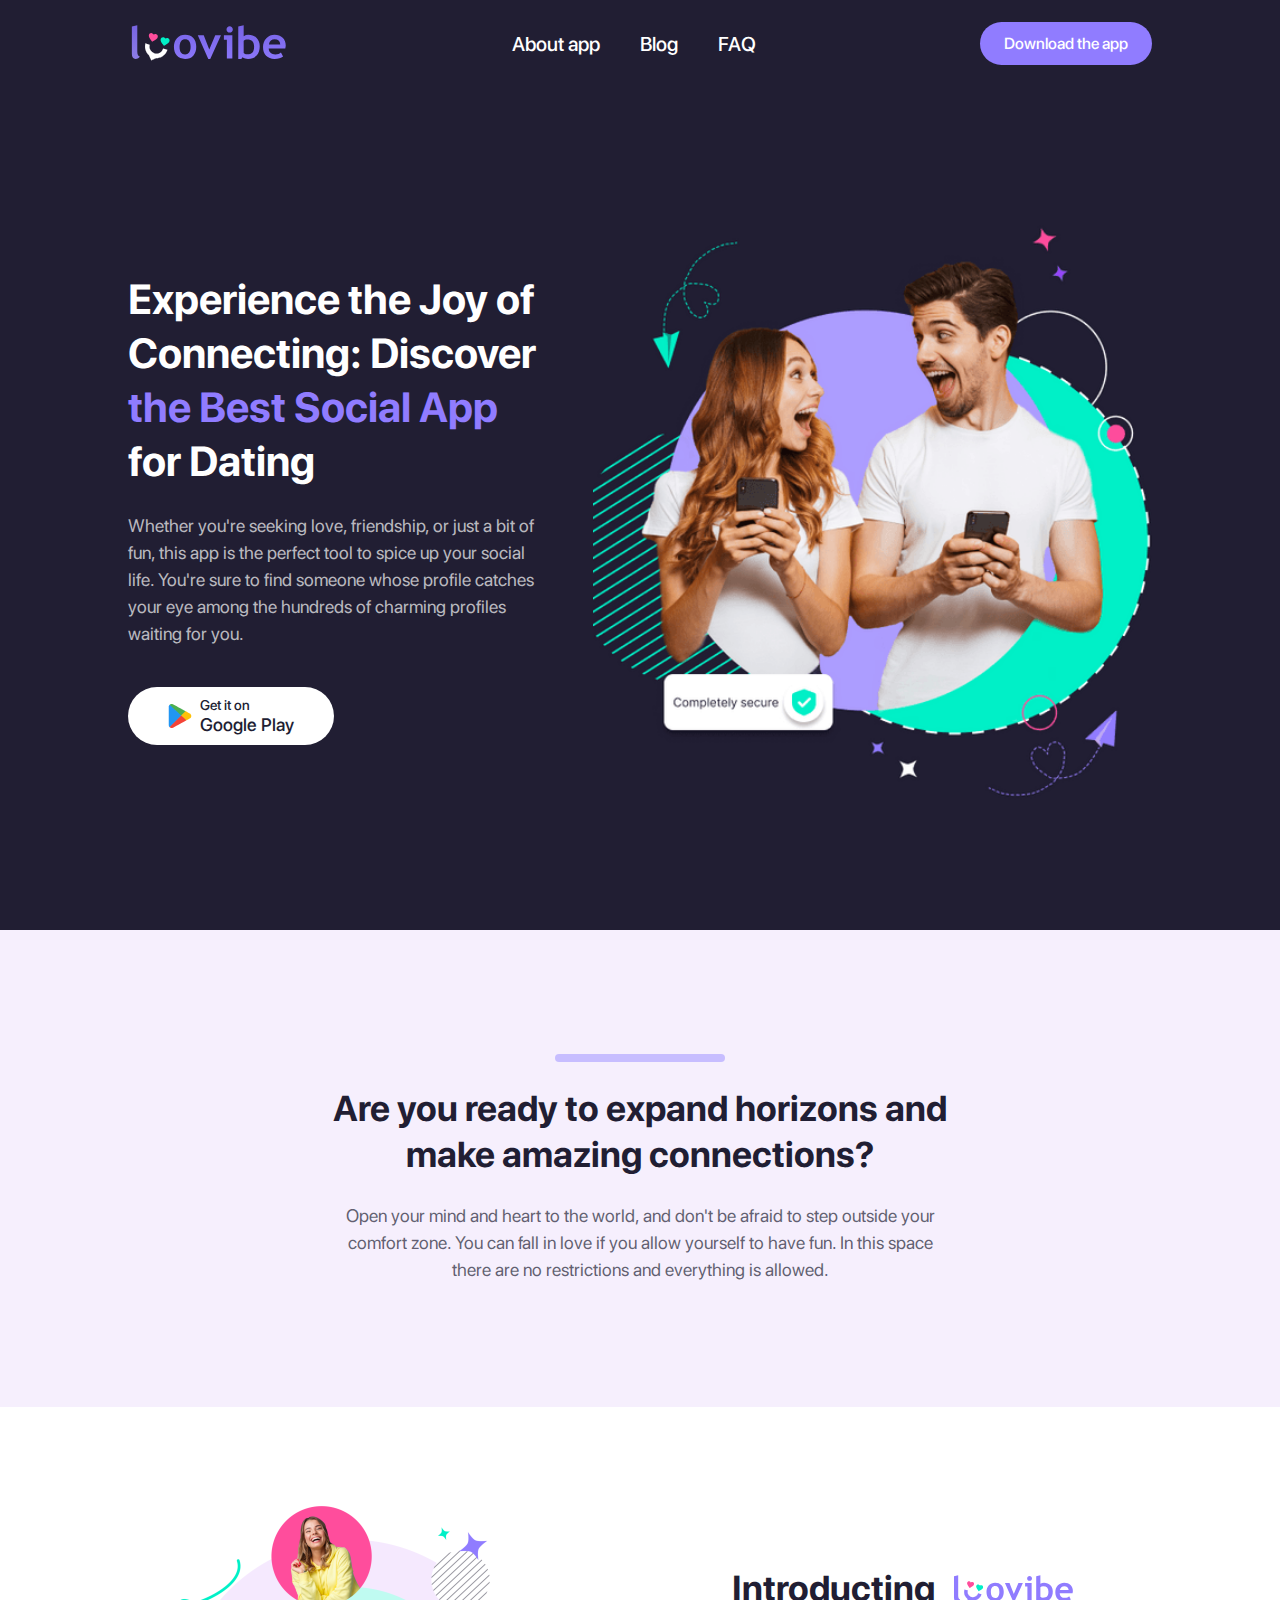
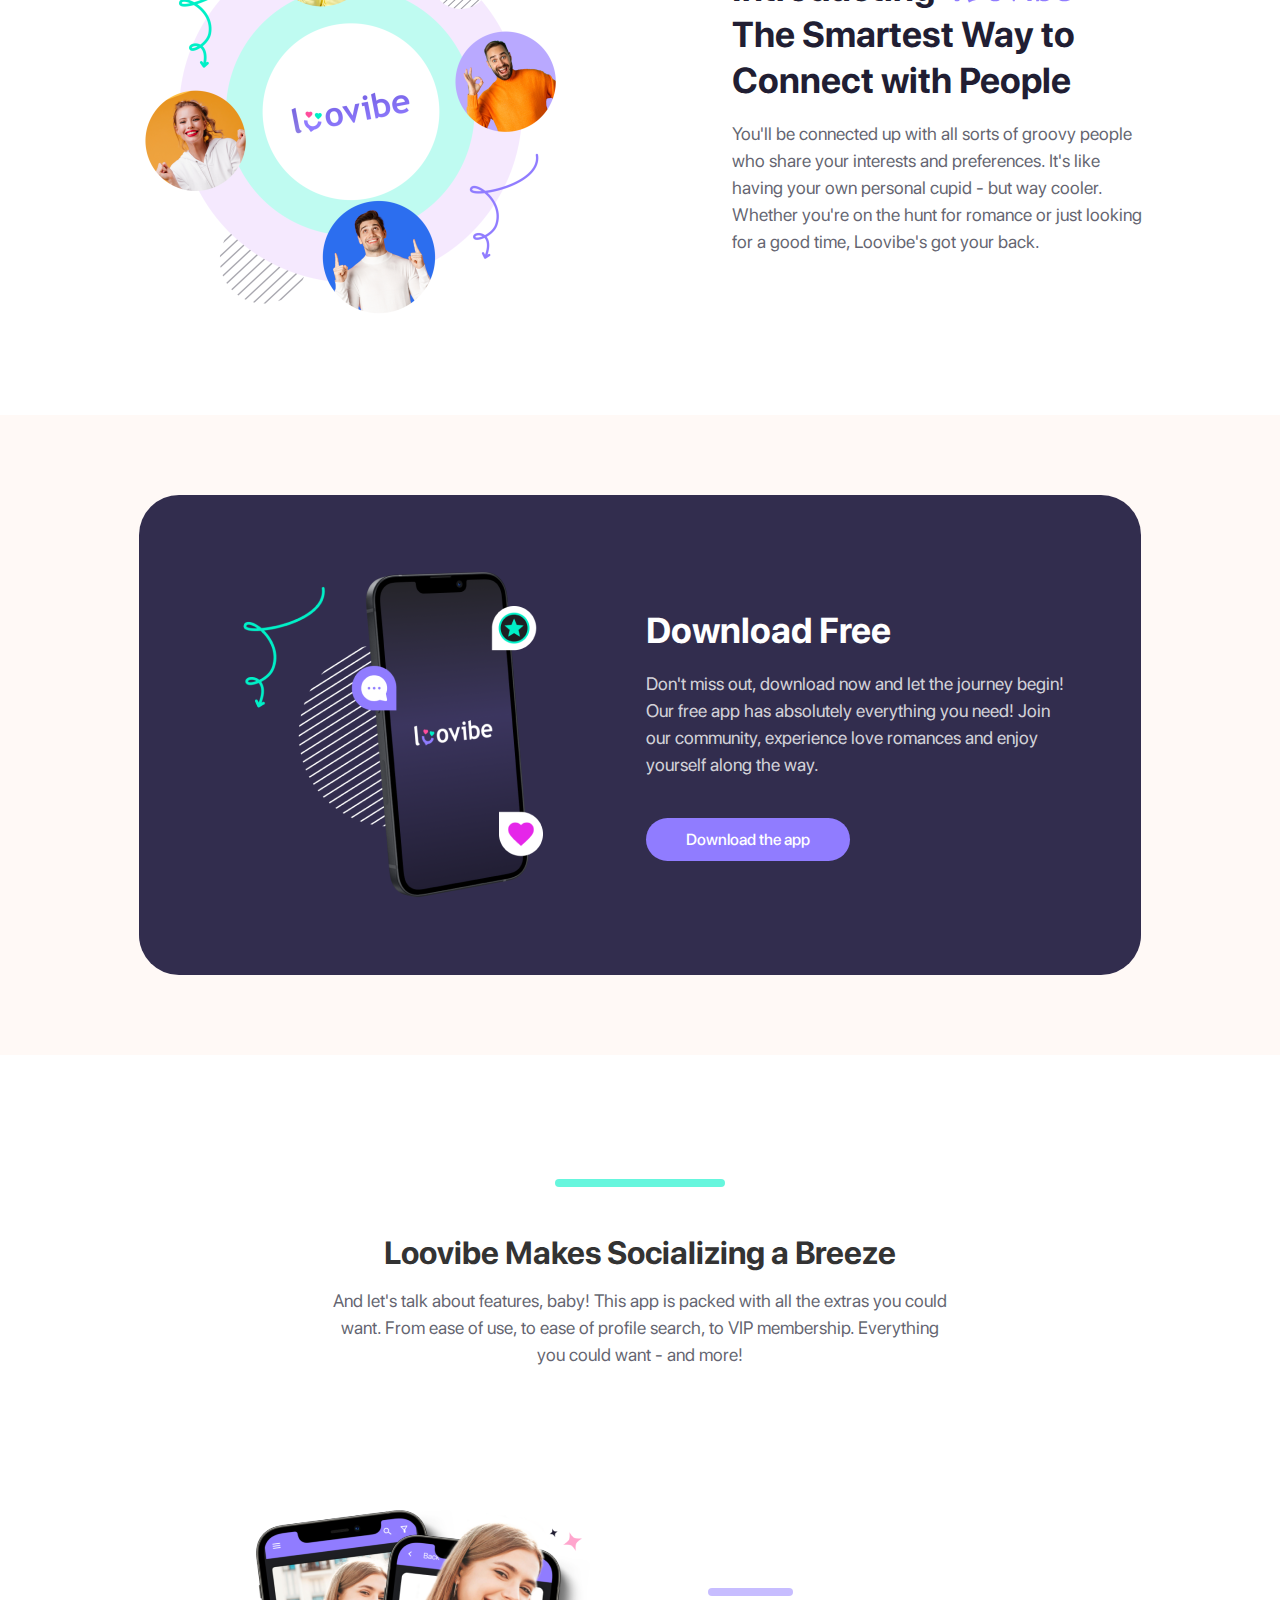
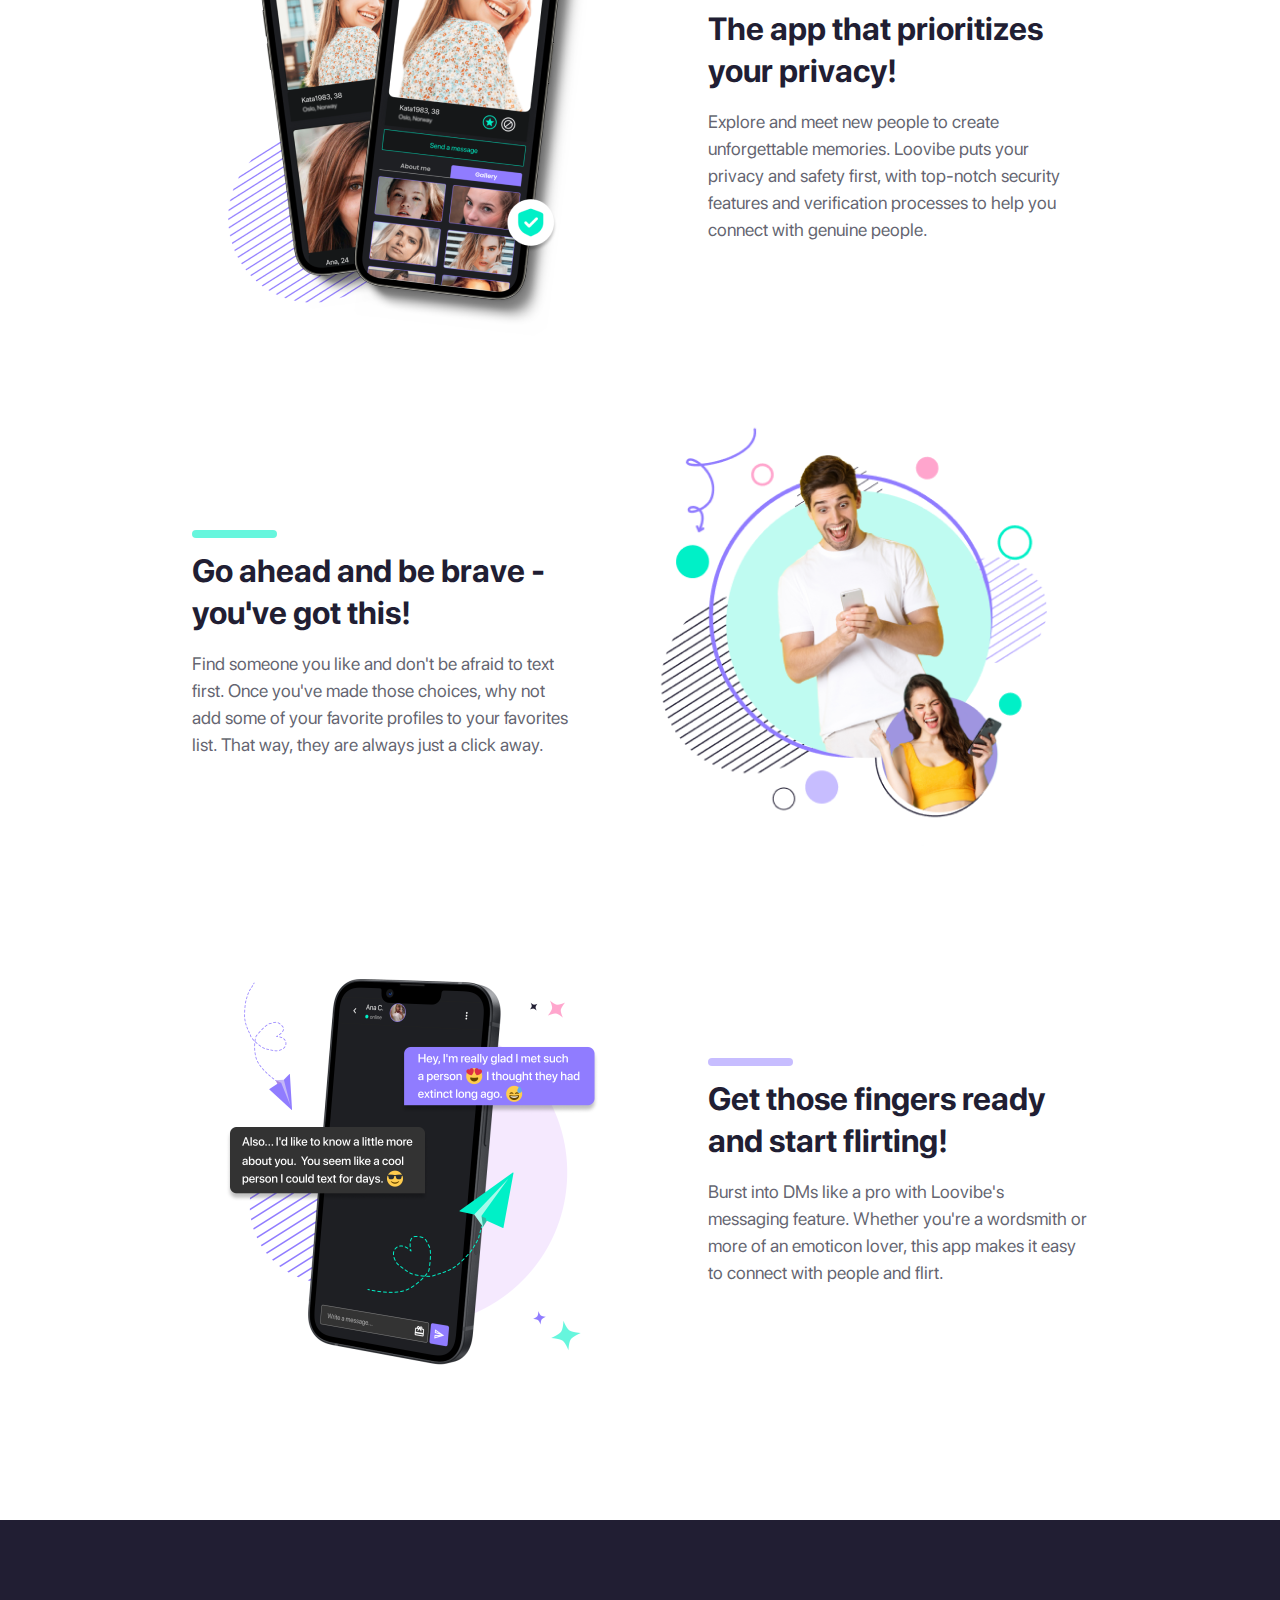
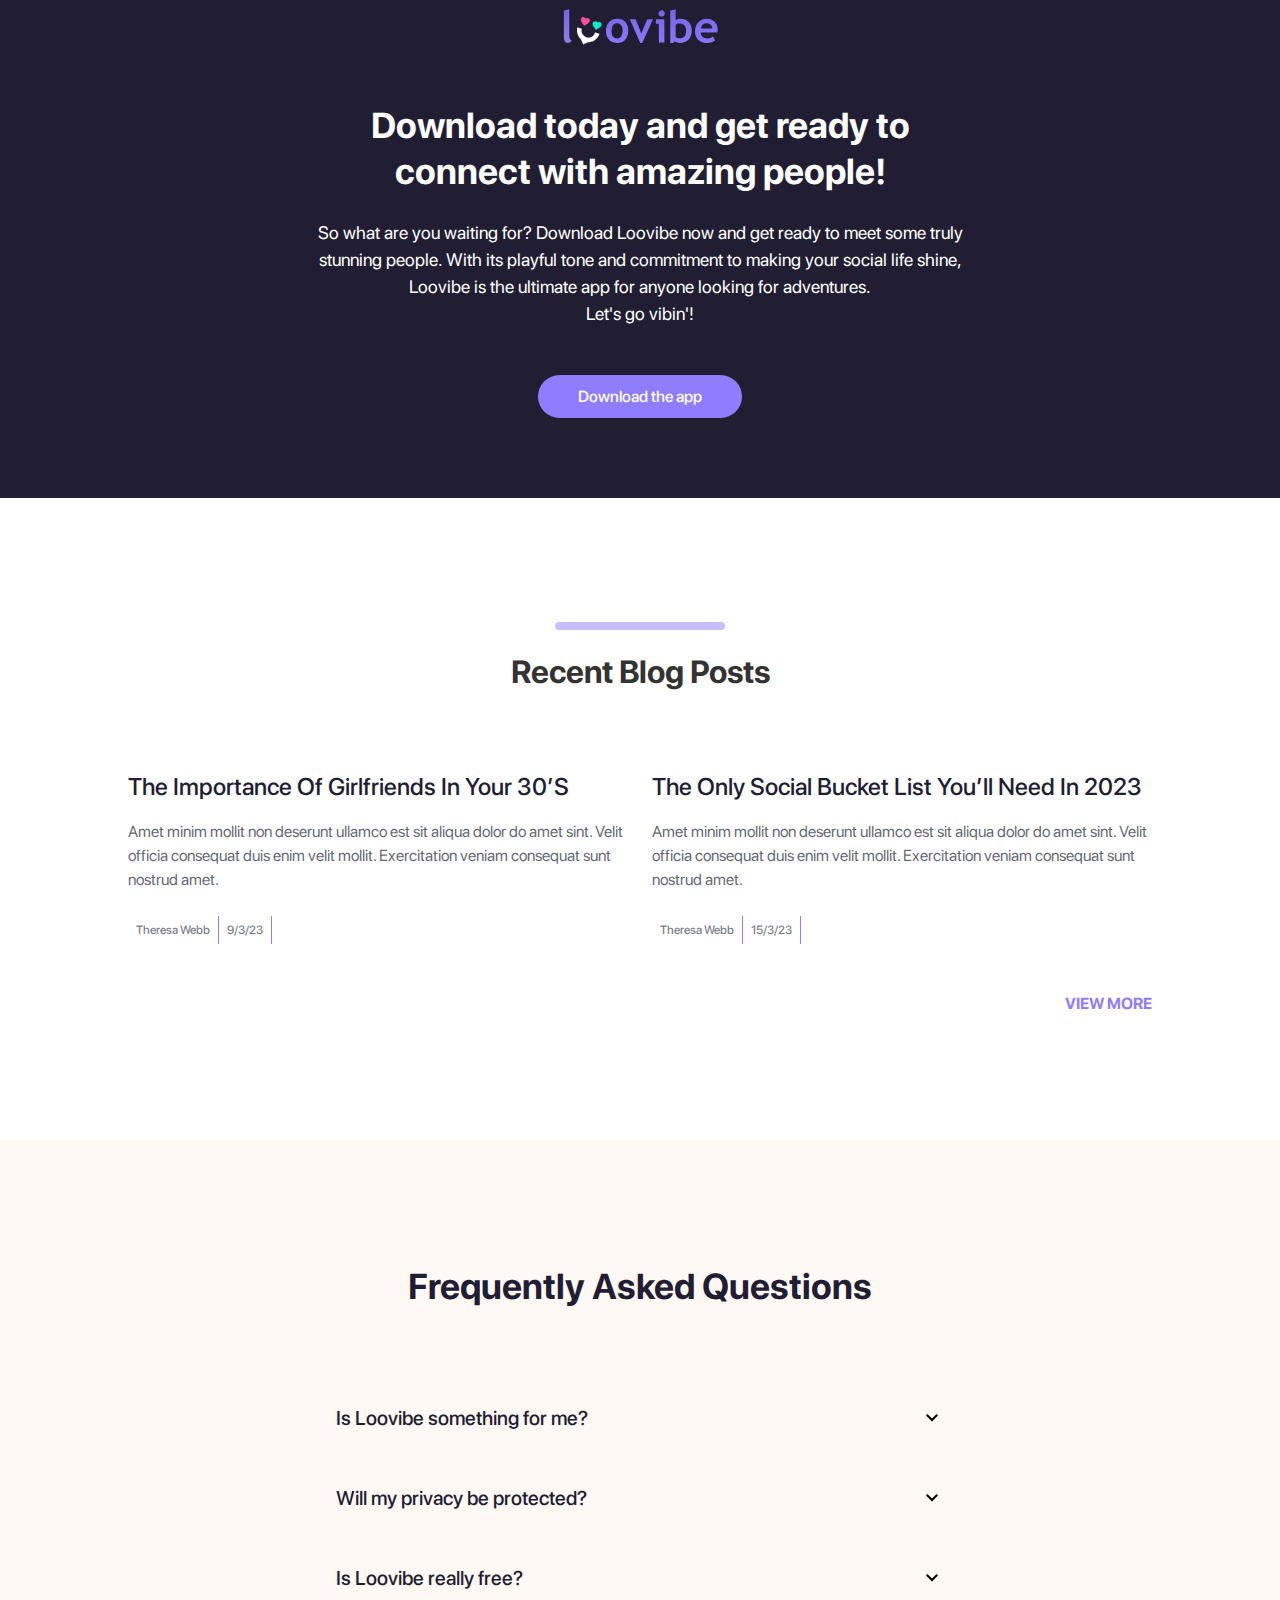
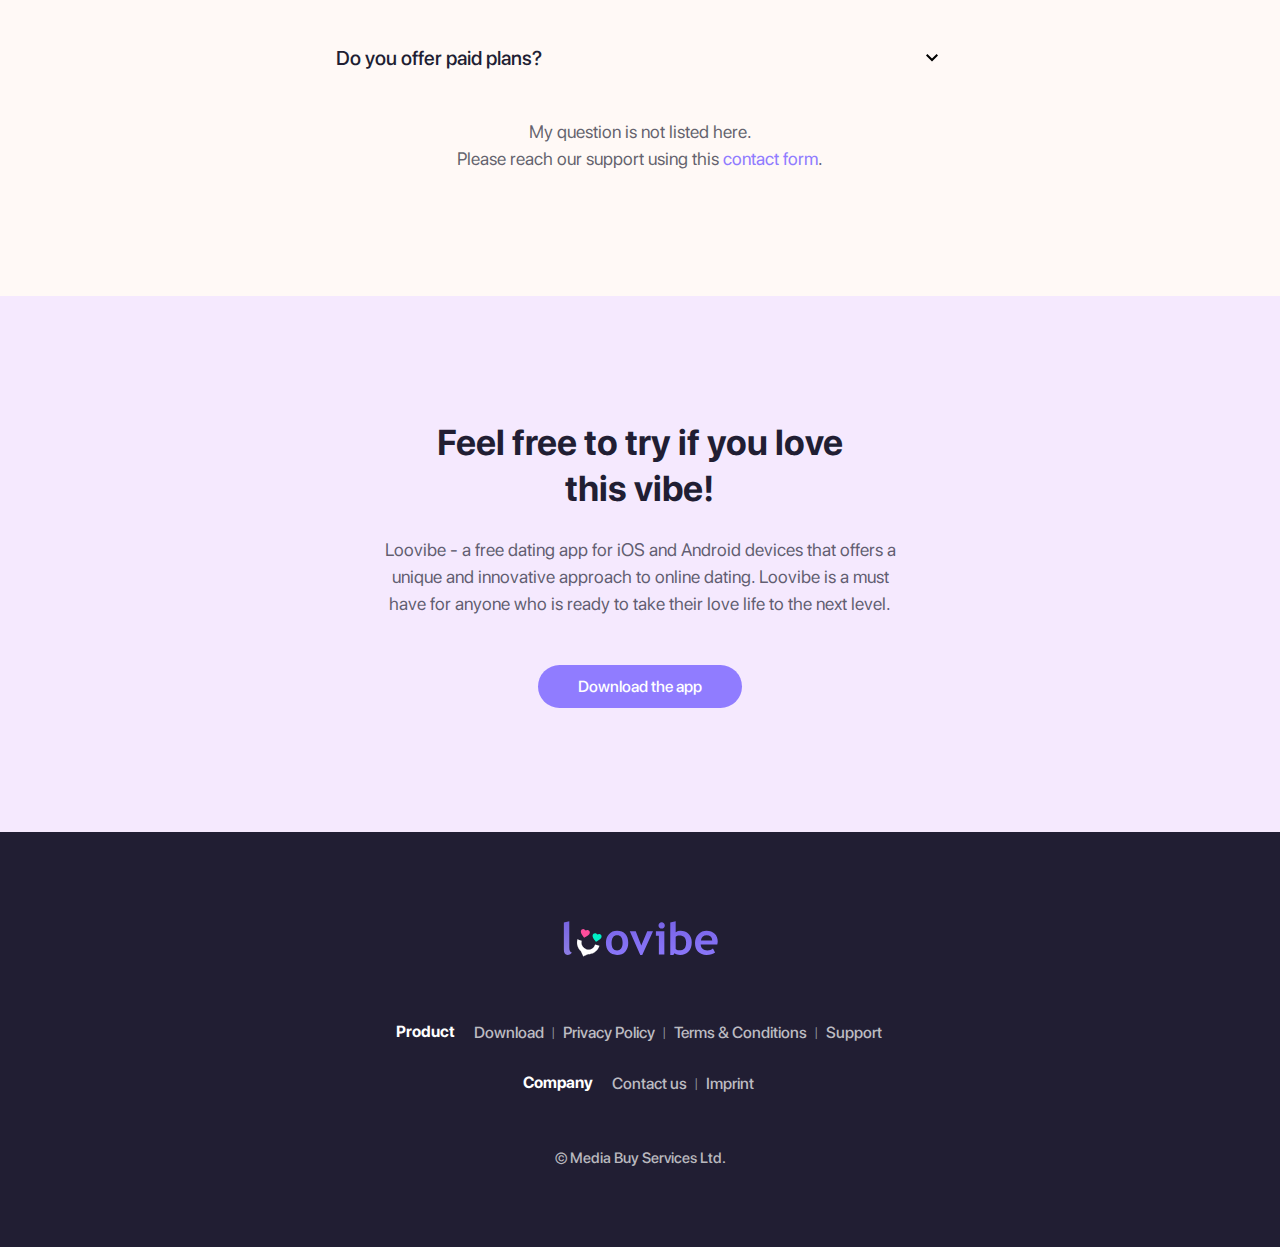
==== index.html @ 2ec96de6 "Add files via upload" ====
<!DOCTYPE html><!--  This site was created in Webflow. https://www.webflow.com  -->
<!--  Last Published: Wed Apr 12 2023 08:12:07 GMT+0000 (Coordinated Universal Time)  -->
<html data-wf-page="641c3a6ebd36a17bdd7d5344" data-wf-site="641c3a6ebd36a1222f7d5343">
<head>
  <meta charset="utf-8">
  <title>loovibe</title>
  <meta content="width=device-width, initial-scale=1" name="viewport">
  <meta content="Webflow" name="generator">
  <link href="css/normalize.css" rel="stylesheet" type="text/css">
  <link href="css/webflow.css" rel="stylesheet" type="text/css">
  <link href="css/loovibe.webflow.css" rel="stylesheet" type="text/css">
  <!-- [if lt IE 9]><script src="https://cdnjs.cloudflare.com/ajax/libs/html5shiv/3.7.3/html5shiv.min.js" type="text/javascript"></script><![endif] -->
  <script type="text/javascript">!function(o,c){var n=c.documentElement,t=" w-mod-";n.className+=t+"js",("ontouchstart"in o||o.DocumentTouch&&c instanceof DocumentTouch)&&(n.className+=t+"touch")}(window,document);</script>
  <link href="images/favicon.ico" rel="shortcut icon" type="image/x-icon">
  <link href="images/webclip.png" rel="apple-touch-icon">
</head>
<body class="body">
  <div data-animation="default" class="nav_section w-nav" data-easing2="ease-out-quad" data-easing="ease-in-quad" data-collapse="medium" role="banner" data-no-scroll="1" data-duration="300" id="nav" data-doc-height="1">
    <div class="nav_container">
      <a href="index.html" aria-current="page" class="nav_logo w-nav-brand w--current"><img src="images/loovibe-logo.svg" loading="lazy" width="160" alt="loovibe-logo" class="nav_logoimg"></a>
      <nav role="navigation" class="nav_menu w-nav-menu">
        <a href="#aboutapp" data-w-id="bc05e1d2-9b88-e75f-3259-f4c88f6879fb" class="nav_link w-nav-link">About app</a>
        <a href="#blog" data-w-id="bc05e1d2-9b88-e75f-3259-f4c88f6879fd" class="nav_link w-nav-link">Blog</a>
        <a href="#faq" data-w-id="bc05e1d2-9b88-e75f-3259-f4c88f6879ff" class="nav_link w-nav-link">FAQ</a>
      </nav>
      <a href="#" class="nav_cta w-button">Download the app</a>
      <div data-w-id="bc05e1d2-9b88-e75f-3259-f4c88f687a01" class="nav_menubtn w-nav-button"><img src="images/menu-icon.svg" loading="lazy" alt="burger-menu-icon" class="nav_menuicon"><img src="images/close-icon.svg" loading="lazy" alt="close-icon" class="nav_menuclose"></div>
    </div>
  </div>
  <section data-w-id="629a0a87-279d-8a51-fc5c-9bcc86206d7f" class="hero_section">
    <div class="hero_container">
      <div class="hero_col01">
        <div class="hero_txtcont">
          <h1 class="hero_h1">Experience the Joy of Connecting: Discover <span class="hero_h1_span">the Best Social App </span>for Dating</h1>
          <div class="hero_txt">Whether you&#x27;re seeking love, friendship, or just a bit of fun, this app is the perfect tool to spice up your social life. You&#x27;re sure to find someone whose profile catches your eye among the hundreds of charming profiles waiting for you.</div>
        </div>
        <a href="#" class="hero_googlebtn w-inline-block">
          <div class="hero_googlebtninner"><img src="images/google-play-icon.png" loading="lazy" alt="google-play-icon" class="hero_googlebtnicon">
            <div class="hero_googlebtncont">
              <div class="hero_googlebtntoptxt">Get it on</div>
              <div class="hero_googlebtntxt">Google Play</div>
            </div>
          </div>
        </a>
      </div>
      <div class="hero_col02"><img src="images/hero-image.png" loading="lazy" sizes="(max-width: 479px) 100vw, (max-width: 767px) 85vw, (max-width: 991px) 480px, 34vw" srcset="images/hero-image-p-500.png 500w, images/hero-image.png 559w" alt="hero-image" class="hero_image"></div>
    </div>
  </section>
  <div class="intro_section">
    <div class="intro_container">
      <div class="separator"></div>
      <h2 class="intro_h2">Are you ready to expand horizons and make amazing connections?</h2>
      <div class="intro_text">Open your mind and heart to the world, and don&#x27;t be afraid to step outside your comfort zone. You can fall in love if you allow yourself to have fun. In this space there are no restrictions and everything is allowed.</div>
    </div>
  </div>
  <section id="aboutapp" class="connect_section">
    <div class="connect_container">
      <div class="connect_col01"><img src="images/mockup01.png" loading="lazy" alt="mockup01" class="connect_image"></div>
      <div class="connect_col02">
        <div class="connect_txtcont">
          <div class="connect_h2topblock">
            <h2 class="connect_h2">Introducting</h2><img src="images/loovibe-logo02.svg" loading="lazy" alt="loovibe-logo" class="connect_logo">
          </div>
          <h2 class="connect_h2">The Smartest Way to Connect with People</h2>
        </div>
        <div class="connect_text">You&#x27;ll be connected up with all sorts of groovy people who share your interests and preferences. It&#x27;s like having your own personal cupid - but way cooler. Whether you&#x27;re on the hunt for romance or just looking for a good time, Loovibe&#x27;s got your back.</div>
      </div>
    </div>
  </section>
  <div class="download_section">
    <div class="download_container">
      <div class="download_col01"><img src="images/mockup02.png" loading="lazy" alt="mockup02" class="download_image"></div>
      <div class="download_col02">
        <div class="download_txtcont">
          <h2 class="download_h2">Download Free</h2>
          <div class="download_txt">Don&#x27;t miss out, download now and let the journey begin! Our free app has absolutely everything you need! Join our community, experience love romances and enjoy yourself along the way.</div>
        </div>
        <a href="#" class="download_cta w-button">Download the app</a>
      </div>
    </div>
  </div>
  <div class="features_section">
    <div class="features_topcontainer">
      <div class="separator cyan"></div>
      <div class="features_txtcont">
        <h2 class="features_h2">Loovibe Makes Socializing a Breeze</h2>
        <div class="features_text">And let&#x27;s talk about features, baby! This app is packed with all the extras you could want. From ease of use, to ease of profile search, to VIP membership. Everything you could want - and more!</div>
      </div>
    </div>
    <div class="features_container">
      <div class="profile_section">
        <div class="profile_col01"><img src="images/mockup03.png" loading="lazy" alt="mockup03" class="profile_image"></div>
        <div class="profile_col02">
          <div class="separator short"></div>
          <div class="profile_textcont">
            <h3 class="profile_h3">The app that prioritizes your privacy!</h3>
            <div class="profile_text">Explore and meet new people to create unforgettable memories. Loovibe puts your privacy and safety first, with top-notch security features and verification processes to help you connect with genuine people.</div>
          </div>
        </div>
      </div>
      <div class="favourites_section">
        <div class="favourites_col01">
          <div class="separator short cyan"></div>
          <div class="favourites_textcont">
            <h3 class="favourites_h3">Go ahead and be brave -you&#x27;ve got this!</h3>
            <div class="profile_text">Find someone you like and don&#x27;t be afraid to text first. Once you&#x27;ve made those choices, why not add some of your favorite profiles to your favorites list. That way, they are always just a click away.</div>
          </div>
        </div>
        <div class="favourites_col02"><img src="images/mockup04.png" loading="lazy" alt="mockup04" class="favourites_image"></div>
      </div>
      <div class="chat_section">
        <div class="chat_col01"><img src="images/mockup05.png" loading="lazy" alt="mockup05" class="chat_image"></div>
        <div class="chat_col02">
          <div class="separator short"></div>
          <div class="chat_textcont">
            <h3 class="chat_h3">Get those fingers ready and start flirting!</h3>
            <div class="chat_text">Burst into DMs like a pro with Loovibe&#x27;s messaging feature. Whether you&#x27;re a wordsmith or more of an emoticon lover, this app makes it easy to connect with people and flirt.</div>
          </div>
        </div>
      </div>
    </div>
  </div>
  <div class="download02_section">
    <div class="download02_container"><img src="images/loovibe-logo.svg" loading="lazy" width="160" alt="loovibe-logo" class="download02_logoimg">
      <div class="download02_content">
        <div class="download02_contentinner">
          <h2 class="download02_h2">Download today and get ready to connect with amazing people!</h2>
          <div class="download02_text">So what are you waiting for? Download Loovibe now and get ready to meet some truly stunning people. With its playful tone and commitment to making your social life shine, Loovibe is the ultimate app for anyone looking for adventures. <br>Let&#x27;s go vibin&#x27;!</div>
        </div>
        <a href="#" class="download_cta w-button">Download the app</a>
      </div>
    </div>
  </div>
  <section id="blog" class="blog_section">
    <div class="blog_topcontainer">
      <div class="separator"></div>
      <h2 class="blog_h2">Recent Blog Posts</h2>
    </div>
    <div class="blog_container">
      <div class="blog_recent">
        <div class="blog_post">
          <a href="#" class="blog_imgholder w-inline-block">
            <div class="blog_category">
              <div class="blog_categorytext">Love</div>
            </div><img src="images/blog-recentimg.png" loading="lazy" sizes="(max-width: 479px) 100vw, (max-width: 558px) 91vw, (max-width: 767px) 508px, 39vw" srcset="images/blog-recentimg-p-500.png 500w, images/blog-recentimg.png 508w" alt="blog-image" class="blog_img">
          </a>
          <div class="blog_infoblock">
            <div class="blog_postinfo">
              <a href="#" class="blog_posttitle">The Importance Of Girlfriends In Your 30’S</a>
              <div class="blog_postdescription">Amet minim mollit non deserunt ullamco est sit aliqua dolor do amet sint. Velit officia consequat duis enim velit mollit. Exercitation veniam consequat sunt nostrud amet.</div>
            </div>
            <div class="blog_writinginfo">
              <div class="blog_postwritter">Theresa Webb</div>
              <div class="blog_postdate">9/3/23</div>
            </div>
          </div>
        </div>
        <div class="blog_post">
          <a href="#" class="blog_imgholder w-inline-block">
            <div class="blog_category cat2">
              <div class="blog_categorytext cat2">Friendship</div>
            </div><img src="images/blog-recentimg-1.png" loading="lazy" sizes="(max-width: 479px) 100vw, (max-width: 558px) 91vw, (max-width: 767px) 508px, 39vw" srcset="images/blog-recentimg-1-p-500.png 500w, images/blog-recentimg-1.png 508w" alt="blog-image" class="blog_img">
          </a>
          <div class="blog_infoblock">
            <div class="blog_postinfo">
              <a href="#" class="blog_posttitle">The Only Social Bucket List You’ll Need In 2023</a>
              <div class="blog_postdescription">Amet minim mollit non deserunt ullamco est sit aliqua dolor do amet sint. Velit officia consequat duis enim velit mollit. Exercitation veniam consequat sunt nostrud amet.</div>
            </div>
            <div class="blog_writinginfo">
              <div class="blog_postwritter">Theresa Webb</div>
              <div class="blog_postdate">15/3/23</div>
            </div>
          </div>
        </div>
      </div>
      <div class="blog_bottomcontainer">
        <a href="https://blog.loovibe.com/" class="blog_viewmore">View More</a>
      </div>
    </div>
  </section>
  <section id="faq" class="faq_section">
    <div class="faq_container">
      <h2 class="faq_h2">Frequently Asked Questions</h2>
      <div class="faq_content">
        <div class="faq_accordionitem">
          <div data-w-id="cb8a6625-52f7-55cf-3844-a4502b5ee578" class="faq_accordionitemtrigger">
            <div class="faq_accordiontitle">Is Loovibe something for me?</div><img src="images/more-icon.svg" loading="lazy" style="-webkit-transform:translate3d(0, 0, 0) scale3d(1, 1, 1) rotateX(0) rotateY(0) rotateZ(0deg) skew(0, 0);-moz-transform:translate3d(0, 0, 0) scale3d(1, 1, 1) rotateX(0) rotateY(0) rotateZ(0deg) skew(0, 0);-ms-transform:translate3d(0, 0, 0) scale3d(1, 1, 1) rotateX(0) rotateY(0) rotateZ(0deg) skew(0, 0);transform:translate3d(0, 0, 0) scale3d(1, 1, 1) rotateX(0) rotateY(0) rotateZ(0deg) skew(0, 0)" alt="more-less-icon" class="faq_accordionicon">
          </div>
          <div style="height:0px" class="faq_accordionitemcategory">
            <div class="faq_accordionitemtext">Are you tired of your mundane social life and looking for some excitement? Look no further than Loovibe! With our app, you can expand your social circle and experience the thrill of flirtation without any obligations. Imagine meeting new people and deciding together what your next step will be. Worried about the cost? Registration is entirely free and gives you some free coins to try out the app. And if you decide not to go further, you can simply delete your profile - you have nothing to lose! Don&#x27;t miss out on the opportunity to meet new people and experience excitement. Register now and start exploring the possibilities!</div>
          </div>
        </div>
        <div class="faq_accordionitem">
          <div data-w-id="3a4e5a91-8314-db6e-c9ba-4a854ff11b45" class="faq_accordionitemtrigger">
            <div class="faq_accordiontitle">Will my privacy be protected?</div><img src="images/more-icon.svg" loading="lazy" style="-webkit-transform:translate3d(0, 0, 0) scale3d(1, 1, 1) rotateX(0) rotateY(0) rotateZ(0deg) skew(0, 0);-moz-transform:translate3d(0, 0, 0) scale3d(1, 1, 1) rotateX(0) rotateY(0) rotateZ(0deg) skew(0, 0);-ms-transform:translate3d(0, 0, 0) scale3d(1, 1, 1) rotateX(0) rotateY(0) rotateZ(0deg) skew(0, 0);transform:translate3d(0, 0, 0) scale3d(1, 1, 1) rotateX(0) rotateY(0) rotateZ(0deg) skew(0, 0)" alt="more-less-icon" class="faq_accordionicon">
          </div>
          <div style="height:0px" class="faq_accordionitemcategory">
            <div class="faq_accordionitemtext">At Loovibe, your privacy and security are our top priorities. Rest assured that all the information you provide to us is protected and cannot be misused by other parties. We will not use your data for commercial purposes or share it with third parties. Only Loovibe can access your data, and we do so solely for functional purposes related to the services of our site. Our strict privacy and secrecy policies ensure that your data is safe with us. So, you can enjoy the benefits of our app with complete peace of mind. Join now and connect with like-minded individuals without any privacy concerns!</div>
          </div>
        </div>
        <div class="faq_accordionitem">
          <div data-w-id="9646d0c1-8380-aa60-569c-55b79234f111" class="faq_accordionitemtrigger">
            <div class="faq_accordiontitle">Is Loovibe really free?</div><img src="images/more-icon.svg" loading="lazy" style="-webkit-transform:translate3d(0, 0, 0) scale3d(1, 1, 1) rotateX(0) rotateY(0) rotateZ(0deg) skew(0, 0);-moz-transform:translate3d(0, 0, 0) scale3d(1, 1, 1) rotateX(0) rotateY(0) rotateZ(0deg) skew(0, 0);-ms-transform:translate3d(0, 0, 0) scale3d(1, 1, 1) rotateX(0) rotateY(0) rotateZ(0deg) skew(0, 0);transform:translate3d(0, 0, 0) scale3d(1, 1, 1) rotateX(0) rotateY(0) rotateZ(0deg) skew(0, 0)" alt="more-less-icon" class="faq_accordionicon">
          </div>
          <div style="height:0px" class="faq_accordionitemcategory">
            <div class="faq_accordionitemtext">At Loovibe, we believe that meeting new people should be accessible to everyone. That&#x27;s why our app registration is entirely free and comes with some free coins to try out our app and send messages. While using our app is free, you may run out of coins and can&#x27;t send any more messages unless you top up more coins. The good news is that coins can be earned by logging in daily or can be bought directly on our app using Google Pay. We also offer a subscription plan that provides additional VIP features for those who want to enhance their experience. However, please know that you can keep using our app without paying a dime.</div>
          </div>
        </div>
        <div class="faq_accordionitem">
          <div data-w-id="e6ae7832-9a5f-fc91-de48-1d8c7c3df5b2" class="faq_accordionitemtrigger">
            <div class="faq_accordiontitle">Do you offer paid plans?</div><img src="images/more-icon.svg" loading="lazy" style="-webkit-transform:translate3d(0, 0, 0) scale3d(1, 1, 1) rotateX(0) rotateY(0) rotateZ(0deg) skew(0, 0);-moz-transform:translate3d(0, 0, 0) scale3d(1, 1, 1) rotateX(0) rotateY(0) rotateZ(0deg) skew(0, 0);-ms-transform:translate3d(0, 0, 0) scale3d(1, 1, 1) rotateX(0) rotateY(0) rotateZ(0deg) skew(0, 0);transform:translate3d(0, 0, 0) scale3d(1, 1, 1) rotateX(0) rotateY(0) rotateZ(0deg) skew(0, 0)" alt="more-less-icon" class="faq_accordionicon">
          </div>
          <div style="height:0px" class="faq_accordionitemcategory">
            <div class="faq_accordionitemtext">At Loovibe, we offer a free social chat app that lets you connect with people. However, for those who want to take their experience to the next level, we offer a premium membership (VIP) with various benefits. For more information on the exclusive perks of being a VIP member, please visit our premium membership page within our app. Join Loovibe today and start exploring the limitless possibilities!</div>
          </div>
        </div>
        <div class="faq_underaccordion">My question is not listed here.<br>Please reach our support using this <a href="support.html" class="faq_link">contact form</a>.</div>
      </div>
    </div>
  </section>
  <div class="tryfree_section">
    <div class="tryfree_container">
      <div class="tryfree_content">
        <h2 class="tryfree_h2">Feel free to try if you love this vibe!</h2>
        <div class="tryfree_text">Loovibe - a free dating app for iOS and Android devices that offers a unique and innovative approach to online dating. Loovibe is a must have for anyone who is ready to take their love life to the next level.</div>
      </div>
      <a href="#" class="download_cta w-button">Download the app</a>
    </div><img src="images/mockup06.png" loading="lazy" srcset="images/mockup06-p-500.png 500w, images/mockup06.png 638w" sizes="(max-width: 991px) 100vw, 460px" alt="mockup06" class="tryfree_image">
  </div>
  <div class="footer_section">
    <div class="footer_container">
      <a href="index.html" aria-current="page" class="download02_logoimg w-inline-block w--current"><img src="images/loovibe-logo.svg" loading="lazy" width="160" alt="loovibe-logo" class="download02_logoimg"></a>
      <div class="footer_tos">
        <div class="footer_productblock">
          <div class="footer_tostext">Product</div>
          <div class="footer_productinner">
            <a href="#" class="footer_link">Download</a>
            <div class="footer_linkseprator">|</div>
            <a href="privacy.html" class="footer_link">Privacy Policy</a>
            <div class="footer_linkseprator">|</div>
            <a href="terms.html" class="footer_link">Terms &amp; Conditions</a>
            <div class="footer_linkseprator">|</div>
            <a href="support.html" class="footer_link">Support</a>
          </div>
        </div>
        <div class="footer_productblock">
          <div class="footer_tostext">Company</div>
          <div class="footer_productinner">
            <a href="contact.html" class="footer_link">Contact us</a>
            <div class="footer_linkseprator">|</div>
            <a href="imprint.html" class="footer_link">Imprint</a>
          </div>
        </div>
      </div>
      <div class="footer_copyright">© Media Buy Services Ltd.</div>
    </div>
  </div>
  <a href="#nav" style="opacity:0;-webkit-transform:translate3d(0, 500px, 0) scale3d(1, 1, 1) rotateX(0) rotateY(0) rotateZ(0) skew(0, 0);-moz-transform:translate3d(0, 500px, 0) scale3d(1, 1, 1) rotateX(0) rotateY(0) rotateZ(0) skew(0, 0);-ms-transform:translate3d(0, 500px, 0) scale3d(1, 1, 1) rotateX(0) rotateY(0) rotateZ(0) skew(0, 0);transform:translate3d(0, 500px, 0) scale3d(1, 1, 1) rotateX(0) rotateY(0) rotateZ(0) skew(0, 0)" class="scrolltotop_block w-inline-block"><img src="images/more-icon.svg" loading="lazy" alt="more-less-icon" class="scrolltotop_icon"></a>
  <div id="modal" style="-webkit-transform:translate3d(0, 500px, 0) scale3d(1, 1, 1) rotateX(0) rotateY(0) rotateZ(0) skew(0, 0);-moz-transform:translate3d(0, 500px, 0) scale3d(1, 1, 1) rotateX(0) rotateY(0) rotateZ(0) skew(0, 0);-ms-transform:translate3d(0, 500px, 0) scale3d(1, 1, 1) rotateX(0) rotateY(0) rotateZ(0) skew(0, 0);transform:translate3d(0, 500px, 0) scale3d(1, 1, 1) rotateX(0) rotateY(0) rotateZ(0) skew(0, 0);display:none" class="cookie_bar">
    <div class="cookie_text">We use cookies to make our site work better. For more information, please check our <a href="#" data-w-id="9afa5213-35c0-133e-0913-5f9e02a175f1" class="cookie_link">Cookie Policy</a>
    </div><img src="images/close-icon02.svg" loading="lazy" data-w-id="6d38db11-4a2e-62c0-aa4f-a21ce26b2fbb" id="close-modal" alt="close-icon" class="cookie_close">
  </div>
  <div style="display:none" class="cookie_overlay">
    <div class="cookie_modal">
      <div class="cookie_modaltop">
        <div class="cookie_modaltitle">Use of Cookies and Comparable Technologies</div><img src="images/close-icon02.svg" loading="lazy" data-w-id="e570c8a0-57df-6626-ae8e-699d32980c93" alt="close-icon" class="cookie_closemodal">
      </div>
      <div class="cookie_modalbox">
        <div class="cookie_modaltext">In order to provide you with a better service and user experience, most websites utilize cookies. Cookies are helpful techniques that collect and utilize information to optimize the user experience. They enable users to remain logged in on a website and ensure that preferences, such as language and location settings, are saved.<br><br>Furthermore, cookies ensure that your shopping basket remains updated during online shopping. They also allow website owners to track user activity and analyze which pages are being visited the most. While some cookies may track online behavior, this is typically necessary for advertisers to provide relevant ads and cover the costs of maintaining the website. Overall, cookies play a crucial role in enhancing the user experience of websites.<br><br>Please note that cookies are stored on your computer and can be removed whenever desired. This can be done through a few simple steps, which are outlined in the user manual of your browser (click on one of the links below to access the manual). It&#x27;s important to keep in mind that some websites may require you to reset your preferences or log in again after removing their cookies.</div>
        <div class="cookie_modalbrowsers">
          <a href="https://support.google.com/chrome/answer/95647" target="_blank" class="cookie_modallink w-inline-block"><img src="images/chrome-icon.svg" loading="lazy" alt="chrome-icon" class="cookie_modalbrowsericon"></a>
          <a href="https://support.microsoft.com/en-us/microsoft-edge/delete-cookies-in-microsoft-edge-63947406-40ac-c3b8-57b9-2a946a29ae09" target="_blank" class="cookie_modallink w-inline-block"><img src="images/edge-icon.svg" loading="lazy" alt="edge-icon" class="cookie_modalbrowsericon"></a>
          <a href="https://support.mozilla.org/en-US/kb/cookies-information-websites-store-on-your-computer" target="_blank" class="cookie_modallink w-inline-block"><img src="images/firefox-icon.svg" loading="lazy" alt="firefox-icon" class="cookie_modalbrowsericon"></a>
          <a href="https://support.apple.com/sr-rs/guide/safari/sfri11471/mac" target="_blank" class="cookie_modallink w-inline-block"><img src="images/safari-icon.svg" loading="lazy" alt="safari-icon" class="cookie_modalbrowsericon"></a>
        </div>
        <div class="cookie_modaltext">It&#x27;s important to note that using cookies is a safe practice. Cookies do not result in email or telemarketing activities as they do not save your email address or phone number. Furthermore, advertisers are unable to construct a profile linked to a specific person through the use of cookies.</div>
        <a data-w-id="e5646a4d-a806-4cb4-6197-50e795d4041e" href="#" class="modal_cta w-button">Close this window and don&#x27;t show me again.</a>
      </div>
    </div>
  </div>
  <script src="https://d3e54v103j8qbb.cloudfront.net/js/jquery-3.5.1.min.dc5e7f18c8.js?site=641c3a6ebd36a1222f7d5343" type="text/javascript" integrity="sha256-9/aliU8dGd2tb6OSsuzixeV4y/faTqgFtohetphbbj0=" crossorigin="anonymous"></script>
  <script src="js/webflow.js" type="text/javascript"></script>
  <!-- [if lte IE 9]><script src="https://cdnjs.cloudflare.com/ajax/libs/placeholders/3.0.2/placeholders.min.js"></script><![endif] -->
  <script>
$(document).ready(function() {
  $('.nav_menubtn').click(function() {
    $('body').toggleClass('overflow__hidden');
  });
  $('.cookie_link').click(function() {
    $('body').toggleClass('overflow__hidden');
  });
  $(".nav_link").click(function() {
    $('body').removeClass('overflow__hidden');
  });
  $(".cookie_closemodal").click(function() {
    $('body').removeClass('overflow__hidden');
  });
  $(".modal_cta").click(function() {
    $('body').removeClass('overflow__hidden');
  });
});
</script>
</body>
</html>
---- css/webflow.css ----
@font-face {
  font-family: 'webflow-icons';
  src: url("[data-uri]") format('truetype');
  font-weight: normal;
  font-style: normal;
}
[class^="w-icon-"],
[class*=" w-icon-"] {
  /* use !important to prevent issues with browser extensions that change fonts */
  font-family: 'webflow-icons' !important;
  speak: none;
  font-style: normal;
  font-weight: normal;
  font-variant: normal;
  text-transform: none;
  line-height: 1;
  /* Better Font Rendering =========== */
  -webkit-font-smoothing: antialiased;
  -moz-osx-font-smoothing: grayscale;
}
.w-icon-slider-right:before {
  content: "\e600";
}
.w-icon-slider-left:before {
  content: "\e601";
}
.w-icon-nav-menu:before {
  content: "\e602";
}
.w-icon-arrow-down:before,
.w-icon-dropdown-toggle:before {
  content: "\e603";
}
.w-icon-file-upload-remove:before {
  content: "\e900";
}
.w-icon-file-upload-icon:before {
  content: "\e903";
}
* {
  -webkit-box-sizing: border-box;
  -moz-box-sizing: border-box;
  box-sizing: border-box;
}
html {
  height: 100%;
}
body {
  margin: 0;
  min-height: 100%;
  background-color: #fff;
  font-family: Arial, sans-serif;
  font-size: 14px;
  line-height: 20px;
  color: #333;
}
img {
  max-width: 100%;
  vertical-align: middle;
  display: inline-block;
}
html.w-mod-touch * {
  background-attachment: scroll !important;
}
.w-block {
  display: block;
}
.w-inline-block {
  max-width: 100%;
  display: inline-block;
}
.w-clearfix:before,
.w-clearfix:after {
  content: " ";
  display: table;
  grid-column-start: 1;
  grid-row-start: 1;
  grid-column-end: 2;
  grid-row-end: 2;
}
.w-clearfix:after {
  clear: both;
}
.w-hidden {
  display: none;
}
.w-button {
  display: inline-block;
  padding: 9px 15px;
  background-color: #3898EC;
  color: white;
  border: 0;
  line-height: inherit;
  text-decoration: none;
  cursor: pointer;
  border-radius: 0;
}
input.w-button {
  -webkit-appearance: button;
}
html[data-w-dynpage] [data-w-cloak] {
  color: transparent !important;
}
.w-webflow-badge,
.w-webflow-badge * {
  position: static;
  left: auto;
  top: auto;
  right: auto;
  bottom: auto;
  z-index: auto;
  display: block;
  visibility: visible;
  overflow: visible;
  overflow-x: visible;
  overflow-y: visible;
  box-sizing: border-box;
  width: auto;
  height: auto;
  max-height: none;
  max-width: none;
  min-height: 0;
  min-width: 0;
  margin: 0;
  padding: 0;
  float: none;
  clear: none;
  border: 0 none transparent;
  border-radius: 0;
  background: none;
  background-image: none;
  background-position: 0% 0%;
  background-size: auto auto;
  background-repeat: repeat;
  background-origin: padding-box;
  background-clip: border-box;
  background-attachment: scroll;
  background-color: transparent;
  box-shadow: none;
  opacity: 1;
  transform: none;
  transition: none;
  direction: ltr;
  font-family: inherit;
  font-weight: inherit;
  color: inherit;
  font-size: inherit;
  line-height: inherit;
  font-style: inherit;
  font-variant: inherit;
  text-align: inherit;
  letter-spacing: inherit;
  text-decoration: inherit;
  text-indent: 0;
  text-transform: inherit;
  list-style-type: disc;
  text-shadow: none;
  font-smoothing: auto;
  vertical-align: baseline;
  cursor: inherit;
  white-space: inherit;
  word-break: normal;
  word-spacing: normal;
  word-wrap: normal;
}
.w-webflow-badge {
  position: fixed !important;
  display: inline-block !important;
  visibility: visible !important;
  z-index: 2147483647 !important;
  top: auto !important;
  right: 12px !important;
  bottom: 12px !important;
  left: auto !important;
  color: #AAADB0 !important;
  background-color: #fff !important;
  border-radius: 3px !important;
  padding: 6px 8px 6px 6px !important;
  font-size: 12px !important;
  opacity: 1 !important;
  line-height: 14px !important;
  text-decoration: none !important;
  transform: none !important;
  margin: 0 !important;
  width: auto !important;
  height: auto !important;
  overflow: visible !important;
  white-space: nowrap;
  box-shadow: 0 0 0 1px rgba(0, 0, 0, 0.1), 0px 1px 3px rgba(0, 0, 0, 0.1);
  cursor: pointer;
}
.w-webflow-badge > img {
  display: inline-block !important;
  visibility: visible !important;
  opacity: 1 !important;
  vertical-align: middle !important;
}
h1,
h2,
h3,
h4,
h5,
h6 {
  font-weight: bold;
  margin-bottom: 10px;
}
h1 {
  font-size: 38px;
  line-height: 44px;
  margin-top: 20px;
}
h2 {
  font-size: 32px;
  line-height: 36px;
  margin-top: 20px;
}
h3 {
  font-size: 24px;
  line-height: 30px;
  margin-top: 20px;
}
h4 {
  font-size: 18px;
  line-height: 24px;
  margin-top: 10px;
}
h5 {
  font-size: 14px;
  line-height: 20px;
  margin-top: 10px;
}
h6 {
  font-size: 12px;
  line-height: 18px;
  margin-top: 10px;
}
p {
  margin-top: 0;
  margin-bottom: 10px;
}
blockquote {
  margin: 0 0 10px 0;
  padding: 10px 20px;
  border-left: 5px solid #E2E2E2;
  font-size: 18px;
  line-height: 22px;
}
figure {
  margin: 0;
  margin-bottom: 10px;
}
figcaption {
  margin-top: 5px;
  text-align: center;
}
ul,
ol {
  margin-top: 0px;
  margin-bottom: 10px;
  padding-left: 40px;
}
.w-list-unstyled {
  padding-left: 0;
  list-style: none;
}
.w-embed:before,
.w-embed:after {
  content: " ";
  display: table;
  grid-column-start: 1;
  grid-row-start: 1;
  grid-column-end: 2;
  grid-row-end: 2;
}
.w-embed:after {
  clear: both;
}
.w-video {
  width: 100%;
  position: relative;
  padding: 0;
}
.w-video iframe,
.w-video object,
.w-video embed {
  position: absolute;
  top: 0;
  left: 0;
  width: 100%;
  height: 100%;
  border: none;
}
fieldset {
  padding: 0;
  margin: 0;
  border: 0;
}
button,
[type='button'],
[type='reset'] {
  border: 0;
  cursor: pointer;
  -webkit-appearance: button;
}
.w-form {
  margin: 0 0 15px;
}
.w-form-done {
  display: none;
  padding: 20px;
  text-align: center;
  background-color: #dddddd;
}
.w-form-fail {
  display: none;
  margin-top: 10px;
  padding: 10px;
  background-color: #ffdede;
}
label {
  display: block;
  margin-bottom: 5px;
  font-weight: bold;
}
.w-input,
.w-select {
  display: block;
  width: 100%;
  height: 38px;
  padding: 8px 12px;
  margin-bottom: 10px;
  font-size: 14px;
  line-height: 1.42857143;
  color: #333333;
  vertical-align: middle;
  background-color: #ffffff;
  border: 1px solid #cccccc;
}
.w-input:-moz-placeholder,
.w-select:-moz-placeholder {
  color: #999;
}
.w-input::-moz-placeholder,
.w-select::-moz-placeholder {
  color: #999;
  opacity: 1;
}
.w-input:-ms-input-placeholder,
.w-select:-ms-input-placeholder {
  color: #999;
}
.w-input::-webkit-input-placeholder,
.w-select::-webkit-input-placeholder {
  color: #999;
}
.w-input:focus,
.w-select:focus {
  border-color: #3898EC;
  outline: 0;
}
.w-input[disabled],
.w-select[disabled],
.w-input[readonly],
.w-select[readonly],
fieldset[disabled] .w-input,
fieldset[disabled] .w-select {
  cursor: not-allowed;
}
.w-input[disabled]:not(.w-input-disabled),
.w-select[disabled]:not(.w-input-disabled),
.w-input[readonly],
.w-select[readonly],
fieldset[disabled]:not(.w-input-disabled) .w-input,
fieldset[disabled]:not(.w-input-disabled) .w-select {
  background-color: #eeeeee;
}
textarea.w-input,
textarea.w-select {
  height: auto;
}
.w-select {
  background-color: #f3f3f3;
}
.w-select[multiple] {
  height: auto;
}
.w-form-label {
  display: inline-block;
  cursor: pointer;
  font-weight: normal;
  margin-bottom: 0px;
}
.w-radio {
  display: block;
  margin-bottom: 5px;
  padding-left: 20px;
}
.w-radio:before,
.w-radio:after {
  content: " ";
  display: table;
  grid-column-start: 1;
  grid-row-start: 1;
  grid-column-end: 2;
  grid-row-end: 2;
}
.w-radio:after {
  clear: both;
}
.w-radio-input {
  margin: 4px 0 0;
  margin-top: 1px \9;
  line-height: normal;
  float: left;
  margin-left: -20px;
}
.w-radio-input {
  margin-top: 3px;
}
.w-file-upload {
  display: block;
  margin-bottom: 10px;
}
.w-file-upload-input {
  width: 0.1px;
  height: 0.1px;
  opacity: 0;
  overflow: hidden;
  position: absolute;
  z-index: -100;
}
.w-file-upload-default,
.w-file-upload-uploading,
.w-file-upload-success {
  display: inline-block;
  color: #333333;
}
.w-file-upload-error {
  display: block;
  margin-top: 10px;
}
.w-file-upload-default.w-hidden,
.w-file-upload-uploading.w-hidden,
.w-file-upload-error.w-hidden,
.w-file-upload-success.w-hidden {
  display: none;
}
.w-file-upload-uploading-btn {
  display: flex;
  font-size: 14px;
  font-weight: normal;
  cursor: pointer;
  margin: 0;
  padding: 8px 12px;
  border: 1px solid #cccccc;
  background-color: #fafafa;
}
.w-file-upload-file {
  display: flex;
  flex-grow: 1;
  justify-content: space-between;
  margin: 0;
  padding: 8px 9px 8px 11px;
  border: 1px solid #cccccc;
  background-color: #fafafa;
}
.w-file-upload-file-name {
  font-size: 14px;
  font-weight: normal;
  display: block;
}
.w-file-remove-link {
  margin-top: 3px;
  margin-left: 10px;
  width: auto;
  height: auto;
  padding: 3px;
  display: block;
  cursor: pointer;
}
.w-icon-file-upload-remove {
  margin: auto;
  font-size: 10px;
}
.w-file-upload-error-msg {
  display: inline-block;
  color: #ea384c;
  padding: 2px 0;
}
.w-file-upload-info {
  display: inline-block;
  line-height: 38px;
  padding: 0 12px;
}
.w-file-upload-label {
  display: inline-block;
  font-size: 14px;
  font-weight: normal;
  cursor: pointer;
  margin: 0;
  padding: 8px 12px;
  border: 1px solid #cccccc;
  background-color: #fafafa;
}
.w-icon-file-upload-icon,
.w-icon-file-upload-uploading {
  display: inline-block;
  margin-right: 8px;
  width: 20px;
}
.w-icon-file-upload-uploading {
  height: 20px;
}
.w-container {
  margin-left: auto;
  margin-right: auto;
  max-width: 940px;
}
.w-container:before,
.w-container:after {
  content: " ";
  display: table;
  grid-column-start: 1;
  grid-row-start: 1;
  grid-column-end: 2;
  grid-row-end: 2;
}
.w-container:after {
  clear: both;
}
.w-container .w-row {
  margin-left: -10px;
  margin-right: -10px;
}
.w-row:before,
.w-row:after {
  content: " ";
  display: table;
  grid-column-start: 1;
  grid-row-start: 1;
  grid-column-end: 2;
  grid-row-end: 2;
}
.w-row:after {
  clear: both;
}
.w-row .w-row {
  margin-left: 0;
  margin-right: 0;
}
.w-col {
  position: relative;
  float: left;
  width: 100%;
  min-height: 1px;
  padding-left: 10px;
  padding-right: 10px;
}
.w-col .w-col {
  padding-left: 0;
  padding-right: 0;
}
.w-col-1 {
  width: 8.33333333%;
}
.w-col-2 {
  width: 16.66666667%;
}
.w-col-3 {
  width: 25%;
}
.w-col-4 {
  width: 33.33333333%;
}
.w-col-5 {
  width: 41.66666667%;
}
.w-col-6 {
  width: 50%;
}
.w-col-7 {
  width: 58.33333333%;
}
.w-col-8 {
  width: 66.66666667%;
}
.w-col-9 {
  width: 75%;
}
.w-col-10 {
  width: 83.33333333%;
}
.w-col-11 {
  width: 91.66666667%;
}
.w-col-12 {
  width: 100%;
}
.w-hidden-main {
  display: none !important;
}
@media screen and (max-width: 991px) {
  .w-container {
    max-width: 728px;
  }
  .w-hidden-main {
    display: inherit !important;
  }
  .w-hidden-medium {
    display: none !important;
  }
  .w-col-medium-1 {
    width: 8.33333333%;
  }
  .w-col-medium-2 {
    width: 16.66666667%;
  }
  .w-col-medium-3 {
    width: 25%;
  }
  .w-col-medium-4 {
    width: 33.33333333%;
  }
  .w-col-medium-5 {
    width: 41.66666667%;
  }
  .w-col-medium-6 {
    width: 50%;
  }
  .w-col-medium-7 {
    width: 58.33333333%;
  }
  .w-col-medium-8 {
    width: 66.66666667%;
  }
  .w-col-medium-9 {
    width: 75%;
  }
  .w-col-medium-10 {
    width: 83.33333333%;
  }
  .w-col-medium-11 {
    width: 91.66666667%;
  }
  .w-col-medium-12 {
    width: 100%;
  }
  .w-col-stack {
    width: 100%;
    left: auto;
    right: auto;
  }
}
@media screen and (max-width: 767px) {
  .w-hidden-main {
    display: inherit !important;
  }
  .w-hidden-medium {
    display: inherit !important;
  }
  .w-hidden-small {
    display: none !important;
  }
  .w-row,
  .w-container .w-row {
    margin-left: 0;
    margin-right: 0;
  }
  .w-col {
    width: 100%;
    left: auto;
    right: auto;
  }
  .w-col-small-1 {
    width: 8.33333333%;
  }
  .w-col-small-2 {
    width: 16.66666667%;
  }
  .w-col-small-3 {
    width: 25%;
  }
  .w-col-small-4 {
    width: 33.33333333%;
  }
  .w-col-small-5 {
    width: 41.66666667%;
  }
  .w-col-small-6 {
    width: 50%;
  }
  .w-col-small-7 {
    width: 58.33333333%;
  }
  .w-col-small-8 {
    width: 66.66666667%;
  }
  .w-col-small-9 {
    width: 75%;
  }
  .w-col-small-10 {
    width: 83.33333333%;
  }
  .w-col-small-11 {
    width: 91.66666667%;
  }
  .w-col-small-12 {
    width: 100%;
  }
}
@media screen and (max-width: 479px) {
  .w-container {
    max-width: none;
  }
  .w-hidden-main {
    display: inherit !important;
  }
  .w-hidden-medium {
    display: inherit !important;
  }
  .w-hidden-small {
    display: inherit !important;
  }
  .w-hidden-tiny {
    display: none !important;
  }
  .w-col {
    width: 100%;
  }
  .w-col-tiny-1 {
    width: 8.33333333%;
  }
  .w-col-tiny-2 {
    width: 16.66666667%;
  }
  .w-col-tiny-3 {
    width: 25%;
  }
  .w-col-tiny-4 {
    width: 33.33333333%;
  }
  .w-col-tiny-5 {
    width: 41.66666667%;
  }
  .w-col-tiny-6 {
    width: 50%;
  }
  .w-col-tiny-7 {
    width: 58.33333333%;
  }
  .w-col-tiny-8 {
    width: 66.66666667%;
  }
  .w-col-tiny-9 {
    width: 75%;
  }
  .w-col-tiny-10 {
    width: 83.33333333%;
  }
  .w-col-tiny-11 {
    width: 91.66666667%;
  }
  .w-col-tiny-12 {
    width: 100%;
  }
}
.w-widget {
  position: relative;
}
.w-widget-map {
  width: 100%;
  height: 400px;
}
.w-widget-map label {
  width: auto;
  display: inline;
}
.w-widget-map img {
  max-width: inherit;
}
.w-widget-map .gm-style-iw {
  text-align: center;
}
.w-widget-map .gm-style-iw > button {
  display: none !important;
}
.w-widget-twitter {
  overflow: hidden;
}
.w-widget-twitter-count-shim {
  display: inline-block;
  vertical-align: top;
  position: relative;
  width: 28px;
  height: 20px;
  text-align: center;
  background: white;
  border: #758696 solid 1px;
  border-radius: 3px;
}
.w-widget-twitter-count-shim * {
  pointer-events: none;
  -webkit-user-select: none;
  -moz-user-select: none;
  -ms-user-select: none;
  user-select: none;
}
.w-widget-twitter-count-shim .w-widget-twitter-count-inner {
  position: relative;
  font-size: 15px;
  line-height: 12px;
  text-align: center;
  color: #999;
  font-family: serif;
}
.w-widget-twitter-count-shim .w-widget-twitter-count-clear {
  position: relative;
  display: block;
}
.w-widget-twitter-count-shim.w--large {
  width: 36px;
  height: 28px;
}
.w-widget-twitter-count-shim.w--large .w-widget-twitter-count-inner {
  font-size: 18px;
  line-height: 18px;
}
.w-widget-twitter-count-shim:not(.w--vertical) {
  margin-left: 5px;
  margin-right: 8px;
}
.w-widget-twitter-count-shim:not(.w--vertical).w--large {
  margin-left: 6px;
}
.w-widget-twitter-count-shim:not(.w--vertical):before,
.w-widget-twitter-count-shim:not(.w--vertical):after {
  top: 50%;
  left: 0;
  border: solid transparent;
  content: ' ';
  height: 0;
  width: 0;
  position: absolute;
  pointer-events: none;
}
.w-widget-twitter-count-shim:not(.w--vertical):before {
  border-color: rgba(117, 134, 150, 0);
  border-right-color: #5d6c7b;
  border-width: 4px;
  margin-left: -9px;
  margin-top: -4px;
}
.w-widget-twitter-count-shim:not(.w--vertical).w--large:before {
  border-width: 5px;
  margin-left: -10px;
  margin-top: -5px;
}
.w-widget-twitter-count-shim:not(.w--vertical):after {
  border-color: rgba(255, 255, 255, 0);
  border-right-color: white;
  border-width: 4px;
  margin-left: -8px;
  margin-top: -4px;
}
.w-widget-twitter-count-shim:not(.w--vertical).w--large:after {
  border-width: 5px;
  margin-left: -9px;
  margin-top: -5px;
}
.w-widget-twitter-count-shim.w--vertical {
  width: 61px;
  height: 33px;
  margin-bottom: 8px;
}
.w-widget-twitter-count-shim.w--vertical:before,
.w-widget-twitter-count-shim.w--vertical:after {
  top: 100%;
  left: 50%;
  border: solid transparent;
  content: ' ';
  height: 0;
  width: 0;
  position: absolute;
  pointer-events: none;
}
.w-widget-twitter-count-shim.w--vertical:before {
  border-color: rgba(117, 134, 150, 0);
  border-top-color: #5d6c7b;
  border-width: 5px;
  margin-left: -5px;
}
.w-widget-twitter-count-shim.w--vertical:after {
  border-color: rgba(255, 255, 255, 0);
  border-top-color: white;
  border-width: 4px;
  margin-left: -4px;
}
.w-widget-twitter-count-shim.w--vertical .w-widget-twitter-count-inner {
  font-size: 18px;
  line-height: 22px;
}
.w-widget-twitter-count-shim.w--vertical.w--large {
  width: 76px;
}
.w-background-video {
  position: relative;
  overflow: hidden;
  height: 500px;
  color: white;
}
.w-background-video > video {
  background-size: cover;
  background-position: 50% 50%;
  position: absolute;
  margin: auto;
  width: 100%;
  height: 100%;
  right: -100%;
  bottom: -100%;
  top: -100%;
  left: -100%;
  object-fit: cover;
  z-index: -100;
}
.w-background-video > video::-webkit-media-controls-start-playback-button {
  display: none !important;
  -webkit-appearance: none;
}
.w-background-video--control {
  position: absolute;
  bottom: 1em;
  right: 1em;
  background-color: transparent;
  padding: 0;
}
.w-background-video--control > [hidden] {
  display: none !important;
}
.w-slider {
  position: relative;
  height: 300px;
  text-align: center;
  background: #dddddd;
  clear: both;
  -webkit-tap-highlight-color: rgba(0, 0, 0, 0);
  tap-highlight-color: rgba(0, 0, 0, 0);
}
.w-slider-mask {
  position: relative;
  display: block;
  overflow: hidden;
  z-index: 1;
  left: 0;
  right: 0;
  height: 100%;
  white-space: nowrap;
}
.w-slide {
  position: relative;
  display: inline-block;
  vertical-align: top;
  width: 100%;
  height: 100%;
  white-space: normal;
  text-align: left;
}
.w-slider-nav {
  position: absolute;
  z-index: 2;
  top: auto;
  right: 0;
  bottom: 0;
  left: 0;
  margin: auto;
  padding-top: 10px;
  height: 40px;
  text-align: center;
  -webkit-tap-highlight-color: rgba(0, 0, 0, 0);
  tap-highlight-color: rgba(0, 0, 0, 0);
}
.w-slider-nav.w-round > div {
  border-radius: 100%;
}
.w-slider-nav.w-num > div {
  width: auto;
  height: auto;
  padding: 0.2em 0.5em;
  font-size: inherit;
  line-height: inherit;
}
.w-slider-nav.w-shadow > div {
  box-shadow: 0 0 3px rgba(51, 51, 51, 0.4);
}
.w-slider-nav-invert {
  color: #fff;
}
.w-slider-nav-invert > div {
  background-color: rgba(34, 34, 34, 0.4);
}
.w-slider-nav-invert > div.w-active {
  background-color: #222;
}
.w-slider-dot {
  position: relative;
  display: inline-block;
  width: 1em;
  height: 1em;
  background-color: rgba(255, 255, 255, 0.4);
  cursor: pointer;
  margin: 0 3px 0.5em;
  transition: background-color 100ms, color 100ms;
}
.w-slider-dot.w-active {
  background-color: #fff;
}
.w-slider-dot:focus {
  outline: none;
  box-shadow: 0px 0px 0px 2px #fff;
}
.w-slider-dot:focus.w-active {
  box-shadow: none;
}
.w-slider-arrow-left,
.w-slider-arrow-right {
  position: absolute;
  width: 80px;
  top: 0;
  right: 0;
  bottom: 0;
  left: 0;
  margin: auto;
  cursor: pointer;
  overflow: hidden;
  color: white;
  font-size: 40px;
  -webkit-tap-highlight-color: rgba(0, 0, 0, 0);
  tap-highlight-color: rgba(0, 0, 0, 0);
  -webkit-user-select: none;
  -moz-user-select: none;
  -ms-user-select: none;
  user-select: none;
}
.w-slider-arrow-left [class^='w-icon-'],
.w-slider-arrow-right [class^='w-icon-'],
.w-slider-arrow-left [class*=' w-icon-'],
.w-slider-arrow-right [class*=' w-icon-'] {
  position: absolute;
}
.w-slider-arrow-left:focus,
.w-slider-arrow-right:focus {
  outline: 0;
}
.w-slider-arrow-left {
  z-index: 3;
  right: auto;
}
.w-slider-arrow-right {
  z-index: 4;
  left: auto;
}
.w-icon-slider-left,
.w-icon-slider-right {
  top: 0;
  right: 0;
  bottom: 0;
  left: 0;
  margin: auto;
  width: 1em;
  height: 1em;
}
.w-slider-aria-label {
  border: 0;
  clip: rect(0 0 0 0);
  height: 1px;
  margin: -1px;
  overflow: hidden;
  padding: 0;
  position: absolute;
  width: 1px;
}
.w-slider-force-show {
  display: block !important;
}
.w-dropdown {
  display: inline-block;
  position: relative;
  text-align: left;
  margin-left: auto;
  margin-right: auto;
  z-index: 900;
}
.w-dropdown-btn,
.w-dropdown-toggle,
.w-dropdown-link {
  position: relative;
  vertical-align: top;
  text-decoration: none;
  color: #222222;
  padding: 20px;
  text-align: left;
  margin-left: auto;
  margin-right: auto;
  white-space: nowrap;
}
.w-dropdown-toggle {
  -webkit-user-select: none;
  -moz-user-select: none;
  -ms-user-select: none;
  user-select: none;
  display: inline-block;
  cursor: pointer;
  padding-right: 40px;
}
.w-dropdown-toggle:focus {
  outline: 0;
}
.w-icon-dropdown-toggle {
  position: absolute;
  top: 0;
  right: 0;
  bottom: 0;
  margin: auto;
  margin-right: 20px;
  width: 1em;
  height: 1em;
}
.w-dropdown-list {
  position: absolute;
  background: #dddddd;
  display: none;
  min-width: 100%;
}
.w-dropdown-list.w--open {
  display: block;
}
.w-dropdown-link {
  padding: 10px 20px;
  display: block;
  color: #222222;
}
.w-dropdown-link.w--current {
  color: #0082f3;
}
.w-dropdown-link:focus {
  outline: 0;
}
@media screen and (max-width: 767px) {
  .w-nav-brand {
    padding-left: 10px;
  }
}
/**
 * ## Note
 * Safari (on both iOS and OS X) does not handle viewport units (vh, vw) well.
 * For example percentage units do not work on descendants of elements that
 * have any dimensions expressed in viewport units. It also doesn’t handle them at
 * all in `calc()`.
 */
/**
 * Wrapper around all lightbox elements
 *
 * 1. Since the lightbox can receive focus, IE also gives it an outline.
 * 2. Fixes flickering on Chrome when a transition is in progress
 *    underneath the lightbox.
 */
.w-lightbox-backdrop {
  cursor: auto;
  font-style: normal;
  letter-spacing: normal;
  list-style: disc;
  text-indent: 0;
  text-shadow: none;
  text-transform: none;
  visibility: visible;
  white-space: normal;
  word-break: normal;
  word-spacing: normal;
  word-wrap: normal;
  position: fixed;
  top: 0;
  right: 0;
  bottom: 0;
  left: 0;
  color: #fff;
  font-family: "Helvetica Neue", Helvetica, Ubuntu, "Segoe UI", Verdana, sans-serif;
  font-size: 17px;
  line-height: 1.2;
  font-weight: 300;
  text-align: center;
  background: rgba(0, 0, 0, 0.9);
  z-index: 2000;
  outline: 0;
  /* 1 */
  opacity: 0;
  -webkit-user-select: none;
  -moz-user-select: none;
  -ms-user-select: none;
  -webkit-tap-highlight-color: transparent;
  -webkit-transform: translate(0, 0);
  /* 2 */
}
/**
 * Neat trick to bind the rubberband effect to our canvas instead of the whole
 * document on iOS. It also prevents a bug that causes the document underneath to scroll.
 */
.w-lightbox-backdrop,
.w-lightbox-container {
  height: 100%;
  overflow: auto;
  -webkit-overflow-scrolling: touch;
}
.w-lightbox-content {
  position: relative;
  height: 100vh;
  overflow: hidden;
}
.w-lightbox-view {
  position: absolute;
  width: 100vw;
  height: 100vh;
  opacity: 0;
}
.w-lightbox-view:before {
  content: "";
  height: 100vh;
}
/* .w-lightbox-content */
.w-lightbox-group,
.w-lightbox-group .w-lightbox-view,
.w-lightbox-group .w-lightbox-view:before {
  height: 86vh;
}
.w-lightbox-frame,
.w-lightbox-view:before {
  display: inline-block;
  vertical-align: middle;
}
/*
 * 1. Remove default margin set by user-agent on the <figure> element.
 */
.w-lightbox-figure {
  position: relative;
  margin: 0;
  /* 1 */
}
.w-lightbox-group .w-lightbox-figure {
  cursor: pointer;
}
/**
 * IE adds image dimensions as width and height attributes on the IMG tag,
 * but we need both width and height to be set to auto to enable scaling.
 */
.w-lightbox-img {
  width: auto;
  height: auto;
  max-width: none;
}
/**
 * 1. Reset if style is set by user on "All Images"
 */
.w-lightbox-image {
  display: block;
  float: none;
  /* 1 */
  max-width: 100vw;
  max-height: 100vh;
}
.w-lightbox-group .w-lightbox-image {
  max-height: 86vh;
}
.w-lightbox-caption {
  position: absolute;
  right: 0;
  bottom: 0;
  left: 0;
  padding: 0.5em 1em;
  background: rgba(0, 0, 0, 0.4);
  text-align: left;
  text-overflow: ellipsis;
  white-space: nowrap;
  overflow: hidden;
}
.w-lightbox-embed {
  position: absolute;
  top: 0;
  right: 0;
  bottom: 0;
  left: 0;
  width: 100%;
  height: 100%;
}
.w-lightbox-control {
  position: absolute;
  top: 0;
  width: 4em;
  background-size: 24px;
  background-repeat: no-repeat;
  background-position: center;
  cursor: pointer;
  -webkit-transition: all 0.3s;
  transition: all 0.3s;
}
.w-lightbox-left {
  display: none;
  bottom: 0;
  left: 0;
  /* <svg xmlns="http://www.w3.org/2000/svg" viewBox="-20 0 24 40" width="24" height="40"><g transform="rotate(45)"><path d="m0 0h5v23h23v5h-28z" opacity=".4"/><path d="m1 1h3v23h23v3h-26z" fill="#fff"/></g></svg> */
  background-image: url("[data-uri]");
}
.w-lightbox-right {
  display: none;
  right: 0;
  bottom: 0;
  /* <svg xmlns="http://www.w3.org/2000/svg" viewBox="-4 0 24 40" width="24" height="40"><g transform="rotate(45)"><path d="m0-0h28v28h-5v-23h-23z" opacity=".4"/><path d="m1 1h26v26h-3v-23h-23z" fill="#fff"/></g></svg> */
  background-image: url("[data-uri]");
}
/*
 * Without specifying the with and height inside the SVG, all versions of IE render the icon too small.
 * The bug does not seem to manifest itself if the elements are tall enough such as the above arrows.
 * (http://stackoverflow.com/questions/16092114/background-size-differs-in-internet-explorer)
 */
.w-lightbox-close {
  right: 0;
  height: 2.6em;
  /* <svg xmlns="http://www.w3.org/2000/svg" viewBox="-4 0 18 17" width="18" height="17"><g transform="rotate(45)"><path d="m0 0h7v-7h5v7h7v5h-7v7h-5v-7h-7z" opacity=".4"/><path d="m1 1h7v-7h3v7h7v3h-7v7h-3v-7h-7z" fill="#fff"/></g></svg> */
  background-image: url("[data-uri]");
  background-size: 18px;
}
/**
 * 1. All IE versions add extra space at the bottom without this.
 */
.w-lightbox-strip {
  position: absolute;
  bottom: 0;
  left: 0;
  right: 0;
  padding: 0 1vh;
  line-height: 0;
  /* 1 */
  white-space: nowrap;
  overflow-x: auto;
  overflow-y: hidden;
}
/*
 * 1. We use content-box to avoid having to do `width: calc(10vh + 2vw)`
 *    which doesn’t work in Safari anyway.
 * 2. Chrome renders images pixelated when switching to GPU. Making sure
 *    the parent is also rendered on the GPU (by setting translate3d for
 *    example) fixes this behavior.
 */
.w-lightbox-item {
  display: inline-block;
  width: 10vh;
  padding: 2vh 1vh;
  box-sizing: content-box;
  /* 1 */
  cursor: pointer;
  -webkit-transform: translate3d(0, 0, 0);
  /* 2 */
}
.w-lightbox-active {
  opacity: 0.3;
}
.w-lightbox-thumbnail {
  position: relative;
  height: 10vh;
  background: #222;
  overflow: hidden;
}
.w-lightbox-thumbnail-image {
  position: absolute;
  top: 0;
  left: 0;
}
.w-lightbox-thumbnail .w-lightbox-tall {
  top: 50%;
  width: 100%;
  -webkit-transform: translate(0, -50%);
  -ms-transform: translate(0, -50%);
  transform: translate(0, -50%);
}
.w-lightbox-thumbnail .w-lightbox-wide {
  left: 50%;
  height: 100%;
  -webkit-transform: translate(-50%, 0);
  -ms-transform: translate(-50%, 0);
  transform: translate(-50%, 0);
}
/*
 * Spinner
 *
 * Absolute pixel values are used to avoid rounding errors that would cause
 * the white spinning element to be misaligned with the track.
 */
.w-lightbox-spinner {
  position: absolute;
  top: 50%;
  left: 50%;
  box-sizing: border-box;
  width: 40px;
  height: 40px;
  margin-top: -20px;
  margin-left: -20px;
  border: 5px solid rgba(0, 0, 0, 0.4);
  border-radius: 50%;
  -webkit-animation: spin 0.8s infinite linear;
  animation: spin 0.8s infinite linear;
}
.w-lightbox-spinner:after {
  content: "";
  position: absolute;
  top: -4px;
  right: -4px;
  bottom: -4px;
  left: -4px;
  border: 3px solid transparent;
  border-bottom-color: #fff;
  border-radius: 50%;
}
/*
 * Utility classes
 */
.w-lightbox-hide {
  display: none;
}
.w-lightbox-noscroll {
  overflow: hidden;
}
@media (min-width: 768px) {
  .w-lightbox-content {
    height: 96vh;
    margin-top: 2vh;
  }
  .w-lightbox-view,
  .w-lightbox-view:before {
    height: 96vh;
  }
  /* .w-lightbox-content */
  .w-lightbox-group,
  .w-lightbox-group .w-lightbox-view,
  .w-lightbox-group .w-lightbox-view:before {
    height: 84vh;
  }
  .w-lightbox-image {
    max-width: 96vw;
    max-height: 96vh;
  }
  .w-lightbox-group .w-lightbox-image {
    max-width: 82.3vw;
    max-height: 84vh;
  }
  .w-lightbox-left,
  .w-lightbox-right {
    display: block;
    opacity: 0.5;
  }
  .w-lightbox-close {
    opacity: 0.8;
  }
  .w-lightbox-control:hover {
    opacity: 1;
  }
}
.w-lightbox-inactive,
.w-lightbox-inactive:hover {
  opacity: 0;
}
.w-richtext:before,
.w-richtext:after {
  content: " ";
  display: table;
  grid-column-start: 1;
  grid-row-start: 1;
  grid-column-end: 2;
  grid-row-end: 2;
}
.w-richtext:after {
  clear: both;
}
.w-richtext[contenteditable="true"]:before,
.w-richtext[contenteditable="true"]:after {
  white-space: initial;
}
.w-richtext ol,
.w-richtext ul {
  overflow: hidden;
}
.w-richtext .w-richtext-figure-selected.w-richtext-figure-type-video div:after,
.w-richtext .w-richtext-figure-selected[data-rt-type="video"] div:after {
  outline: 2px solid #2895f7;
}
.w-richtext .w-richtext-figure-selected.w-richtext-figure-type-image div,
.w-richtext .w-richtext-figure-selected[data-rt-type="image"] div {
  outline: 2px solid #2895f7;
}
.w-richtext figure.w-richtext-figure-type-video > div:after,
.w-richtext figure[data-rt-type="video"] > div:after {
  content: '';
  position: absolute;
  display: none;
  left: 0;
  top: 0;
  right: 0;
  bottom: 0;
}
.w-richtext figure {
  position: relative;
  max-width: 60%;
}
.w-richtext figure > div:before {
  cursor: default!important;
}
.w-richtext figure img {
  width: 100%;
}
.w-richtext figure figcaption.w-richtext-figcaption-placeholder {
  opacity: 0.6;
}
.w-richtext figure div {
  /* fix incorrectly sized selection border in the data manager */
  font-size: 0px;
  color: transparent;
}
.w-richtext figure.w-richtext-figure-type-image,
.w-richtext figure[data-rt-type="image"] {
  display: table;
}
.w-richtext figure.w-richtext-figure-type-image > div,
.w-richtext figure[data-rt-type="image"] > div {
  display: inline-block;
}
.w-richtext figure.w-richtext-figure-type-image > figcaption,
.w-richtext figure[data-rt-type="image"] > figcaption {
  display: table-caption;
  caption-side: bottom;
}
.w-richtext figure.w-richtext-figure-type-video,
.w-richtext figure[data-rt-type="video"] {
  width: 60%;
  height: 0;
}
.w-richtext figure.w-richtext-figure-type-video iframe,
.w-richtext figure[data-rt-type="video"] iframe {
  position: absolute;
  top: 0;
  left: 0;
  width: 100%;
  height: 100%;
}
.w-richtext figure.w-richtext-figure-type-video > div,
.w-richtext figure[data-rt-type="video"] > div {
  width: 100%;
}
.w-richtext figure.w-richtext-align-center {
  margin-right: auto;
  margin-left: auto;
  clear: both;
}
.w-richtext figure.w-richtext-align-center.w-richtext-figure-type-image > div,
.w-richtext figure.w-richtext-align-center[data-rt-type="image"] > div {
  max-width: 100%;
}
.w-richtext figure.w-richtext-align-normal {
  clear: both;
}
.w-richtext figure.w-richtext-align-fullwidth {
  width: 100%;
  max-width: 100%;
  text-align: center;
  clear: both;
  display: block;
  margin-right: auto;
  margin-left: auto;
}
.w-richtext figure.w-richtext-align-fullwidth > div {
  display: inline-block;
  /* padding-bottom is used for aspect ratios in video figures
      we want the div to inherit that so hover/selection borders in the designer-canvas
      fit right*/
  padding-bottom: inherit;
}
.w-richtext figure.w-richtext-align-fullwidth > figcaption {
  display: block;
}
.w-richtext figure.w-richtext-align-floatleft {
  float: left;
  margin-right: 15px;
  clear: none;
}
.w-richtext figure.w-richtext-align-floatright {
  float: right;
  margin-left: 15px;
  clear: none;
}
.w-nav {
  position: relative;
  background: #dddddd;
  z-index: 1000;
}
.w-nav:before,
.w-nav:after {
  content: " ";
  display: table;
  grid-column-start: 1;
  grid-row-start: 1;
  grid-column-end: 2;
  grid-row-end: 2;
}
.w-nav:after {
  clear: both;
}
.w-nav-brand {
  position: relative;
  float: left;
  text-decoration: none;
  color: #333333;
}
.w-nav-link {
  position: relative;
  display: inline-block;
  vertical-align: top;
  text-decoration: none;
  color: #222222;
  padding: 20px;
  text-align: left;
  margin-left: auto;
  margin-right: auto;
}
.w-nav-link.w--current {
  color: #0082f3;
}
.w-nav-menu {
  position: relative;
  float: right;
}
[data-nav-menu-open] {
  display: block !important;
  position: absolute;
  top: 100%;
  left: 0;
  right: 0;
  background: #C8C8C8;
  text-align: center;
  overflow: visible;
  min-width: 200px;
}
.w--nav-link-open {
  display: block;
  position: relative;
}
.w-nav-overlay {
  position: absolute;
  overflow: hidden;
  display: none;
  top: 100%;
  left: 0;
  right: 0;
  width: 100%;
}
.w-nav-overlay [data-nav-menu-open] {
  top: 0;
}
.w-nav[data-animation="over-left"] .w-nav-overlay {
  width: auto;
}
.w-nav[data-animation="over-left"] .w-nav-overlay,
.w-nav[data-animation="over-left"] [data-nav-menu-open] {
  right: auto;
  z-index: 1;
  top: 0;
}
.w-nav[data-animation="over-right"] .w-nav-overlay {
  width: auto;
}
.w-nav[data-animation="over-right"] .w-nav-overlay,
.w-nav[data-animation="over-right"] [data-nav-menu-open] {
  left: auto;
  z-index: 1;
  top: 0;
}
.w-nav-button {
  position: relative;
  float: right;
  padding: 18px;
  font-size: 24px;
  display: none;
  cursor: pointer;
  -webkit-tap-highlight-color: rgba(0, 0, 0, 0);
  tap-highlight-color: rgba(0, 0, 0, 0);
  -webkit-user-select: none;
  -moz-user-select: none;
  -ms-user-select: none;
  user-select: none;
}
.w-nav-button:focus {
  outline: 0;
}
.w-nav-button.w--open {
  background-color: #C8C8C8;
  color: white;
}
.w-nav[data-collapse="all"] .w-nav-menu {
  display: none;
}
.w-nav[data-collapse="all"] .w-nav-button {
  display: block;
}
.w--nav-dropdown-open {
  display: block;
}
.w--nav-dropdown-toggle-open {
  display: block;
}
.w--nav-dropdown-list-open {
  position: static;
}
@media screen and (max-width: 991px) {
  .w-nav[data-collapse="medium"] .w-nav-menu {
    display: none;
  }
  .w-nav[data-collapse="medium"] .w-nav-button {
    display: block;
  }
}
@media screen and (max-width: 767px) {
  .w-nav[data-collapse="small"] .w-nav-menu {
    display: none;
  }
  .w-nav[data-collapse="small"] .w-nav-button {
    display: block;
  }
  .w-nav-brand {
    padding-left: 10px;
  }
}
@media screen and (max-width: 479px) {
  .w-nav[data-collapse="tiny"] .w-nav-menu {
    display: none;
  }
  .w-nav[data-collapse="tiny"] .w-nav-button {
    display: block;
  }
}
.w-tabs {
  position: relative;
}
.w-tabs:before,
.w-tabs:after {
  content: " ";
  display: table;
  grid-column-start: 1;
  grid-row-start: 1;
  grid-column-end: 2;
  grid-row-end: 2;
}
.w-tabs:after {
  clear: both;
}
.w-tab-menu {
  position: relative;
}
.w-tab-link {
  position: relative;
  display: inline-block;
  vertical-align: top;
  text-decoration: none;
  padding: 9px 30px;
  text-align: left;
  cursor: pointer;
  color: #222222;
  background-color: #dddddd;
}
.w-tab-link.w--current {
  background-color: #C8C8C8;
}
.w-tab-link:focus {
  outline: 0;
}
.w-tab-content {
  position: relative;
  display: block;
  overflow: hidden;
}
.w-tab-pane {
  position: relative;
  display: none;
}
.w--tab-active {
  display: block;
}
@media screen and (max-width: 479px) {
  .w-tab-link {
    display: block;
  }
}
.w-ix-emptyfix:after {
  content: "";
}
@keyframes spin {
  0% {
    transform: rotate(0deg);
  }
  100% {
    transform: rotate(360deg);
  }
}
.w-dyn-empty {
  padding: 10px;
  background-color: #dddddd;
}
.w-dyn-hide {
  display: none !important;
}
.w-dyn-bind-empty {
  display: none !important;
}
.w-condition-invisible {
  display: none !important;
}
---- css/loovibe.webflow.css ----
.w-form-formrecaptcha {
  margin-bottom: 8px;
}

.nav_section {
  z-index: 9998;
  width: 100%;
  padding-top: 16px;
  padding-bottom: 16px;
  background-color: #211e33;
}

.nav_container {
  display: flex;
  width: 80%;
  max-width: 1145px;
  margin-right: auto;
  margin-left: auto;
  justify-content: space-between;
  align-items: center;
}

.nav_logo {
  flex: 0 0 auto;
}

.nav_menu {
  display: flex;
  justify-content: center;
  align-items: center;
  flex: 0 0 auto;
  grid-column-gap: 40px;
}

.nav_link {
  padding: 0px;
  transition: all 300ms ease-in-out;
  color: #fff;
  font-size: 20px;
  line-height: 24px;
  font-weight: 500;
  text-align: center;
  text-decoration: none;
  cursor: pointer;
}

.nav_link:hover {
  color: #907cff;
}

.body {
  font-family: 'SF Pro Display', sans-serif;
}

.nav_logoimg {
  width: 160px;
}

.nav_cta {
  padding: 12px 24px;
  flex: 0 0 auto;
  border-radius: 640px;
  background-color: #907cff;
  transition: background-color 300ms ease-in-out;
  color: #fff;
  font-size: 16px;
  line-height: 19px;
  font-weight: 500;
  text-align: center;
  text-decoration: none;
  cursor: pointer;
}

.nav_cta:hover {
  background-color: #725ee1;
}

.hero_section {
  display: flex;
  width: 100%;
  padding-top: 124px;
  padding-bottom: 124px;
  justify-content: center;
  align-items: center;
  background-color: #211e33;
}

.hero_container {
  display: flex;
  width: 80%;
  max-width: 1145px;
  justify-content: space-between;
  align-items: center;
  grid-column-gap: 32px;
  grid-row-gap: 32px;
}

.hero_col01 {
  display: flex;
  width: 100%;
  max-width: 420px;
  flex-direction: column;
  justify-content: flex-start;
  align-items: flex-start;
  grid-row-gap: 40px;
}

.hero_col02 {
  width: 559px;
  min-width: 340px;
}

.hero_image {
  width: 100%;
}

.hero_h1 {
  margin-top: 0px;
  margin-bottom: 0px;
  color: #fff;
  font-size: 42px;
  line-height: 54px;
  text-align: left;
}

.hero_h1_span {
  color: #907cff;
}

.hero_txt {
  color: hsla(0, 0%, 100%, 0.7);
  font-size: 18px;
  line-height: 27px;
  font-weight: 400;
}

.hero_googlebtn {
  display: inline-block;
  padding: 10px 40px;
  justify-content: center;
  align-items: center;
  border-radius: 640px;
  background-color: #fff;
  transition: background-color 300ms ease-in-out;
  text-decoration: none;
  cursor: pointer;
}

.hero_googlebtn:hover {
  background-color: #ece5f3;
}

.hero_googlebtnicon {
  width: 24px;
  height: 24px;
}

.hero_googlebtninner {
  display: flex;
  justify-content: center;
  align-items: center;
  grid-column-gap: 8px;
}

.hero_googlebtntoptxt {
  color: #211e33;
  font-size: 14px;
  line-height: 17px;
  font-weight: 500;
  text-align: left;
}

.hero_googlebtntxt {
  color: #211e33;
  font-size: 18px;
  line-height: 21px;
  font-weight: 500;
  text-align: left;
}

.intro_section {
  display: flex;
  width: 100%;
  padding-top: 124px;
  padding-bottom: 124px;
  justify-content: center;
  align-items: center;
  background-color: #f6effd;
}

.intro_container {
  display: flex;
  width: 100%;
  max-width: 620px;
  flex-direction: column;
  justify-content: flex-start;
  align-items: center;
  grid-row-gap: 24px;
}

.separator {
  width: 170px;
  height: 8px;
  flex: 0 0 auto;
  border-radius: 640px;
  background-color: #c7bdff;
}

.separator.cyan {
  background-color: rgba(0, 240, 199, 0.6);
}

.separator.short {
  width: 85px;
}

.intro_h2 {
  margin-top: 0px;
  margin-bottom: 0px;
  color: #211e33;
  font-size: 36px;
  line-height: 46px;
  font-weight: 700;
  text-align: center;
}

.hero_txtcont {
  display: flex;
  width: 100%;
  flex-direction: column;
  justify-content: flex-start;
  align-items: flex-start;
  grid-row-gap: 24px;
}

.intro_text {
  color: rgba(33, 30, 51, 0.7);
  font-size: 18px;
  line-height: 27px;
  font-weight: 400;
  text-align: center;
}

.connect_section {
  display: flex;
  width: 100%;
  padding-top: 80px;
  padding-bottom: 80px;
  justify-content: center;
  align-items: center;
  background-color: #fff;
}

.connect_container {
  display: flex;
  width: 80%;
  max-width: 1023px;
  justify-content: space-between;
  align-items: center;
  grid-column-gap: 32px;
  grid-row-gap: 32px;
}

.connect_col01 {
  width: 448px;
  min-width: 340px;
}

.connect_image {
  width: 100%;
}

.connect_col02 {
  display: flex;
  width: 100%;
  max-width: 420px;
  flex-direction: column;
  justify-content: flex-start;
  align-items: flex-start;
  grid-row-gap: 16px;
}

.connect_h2 {
  margin-top: 0px;
  margin-bottom: 0px;
  color: #211e33;
  font-size: 36px;
  line-height: 46px;
  font-weight: 700;
  text-align: left;
}

.connect_logo {
  width: 124px;
}

.connect_h2topblock {
  display: flex;
  width: 100%;
  justify-content: flex-start;
  align-items: center;
  grid-column-gap: 16px;
}

.connect_text {
  color: rgba(33, 30, 51, 0.7);
  font-size: 18px;
  line-height: 27px;
  font-weight: 400;
  text-align: left;
}

.download_section {
  display: flex;
  width: 100%;
  padding-top: 80px;
  padding-bottom: 80px;
  justify-content: center;
  align-items: center;
  background-color: #fff9f6;
}

.download_container {
  display: flex;
  width: 80%;
  max-width: 1002px;
  padding: 40px 64px;
  justify-content: center;
  align-items: center;
  grid-column-gap: 32px;
  grid-row-gap: 32px;
  border-radius: 40px;
  background-color: #322d4e;
}

.download_col01 {
  width: 400px;
  min-width: 280px;
}

.download_image {
  width: 100%;
}

.download_col02 {
  display: flex;
  width: 100%;
  max-width: 420px;
  flex-direction: column;
  justify-content: flex-start;
  align-items: flex-start;
  grid-row-gap: 40px;
}

.download_txtcont {
  display: flex;
  width: 100%;
  flex-direction: column;
  justify-content: flex-start;
  align-items: flex-start;
  grid-row-gap: 16px;
}

.download_h2 {
  margin-top: 0px;
  margin-bottom: 0px;
  color: #fff;
  font-size: 36px;
  line-height: 46px;
  font-weight: 700;
  text-align: left;
}

.download_txt {
  color: hsla(0, 0%, 100%, 0.8);
  font-size: 18px;
  line-height: 27px;
  font-weight: 400;
}

.download_cta {
  padding: 12px 40px;
  flex: 0 0 auto;
  border-radius: 640px;
  background-color: #907cff;
  transition: background-color 300ms ease-in-out;
  color: #fff;
  font-size: 16px;
  line-height: 19px;
  font-weight: 500;
  text-align: center;
  text-decoration: none;
  cursor: pointer;
}

.download_cta:hover {
  background-color: #725ee1;
}

.features_section {
  display: flex;
  width: 100%;
  padding-top: 124px;
  padding-bottom: 124px;
  flex-direction: column;
  justify-content: flex-start;
  align-items: center;
  grid-row-gap: 124px;
  background-color: #fff;
}

.features_topcontainer {
  display: flex;
  width: 100%;
  max-width: 620px;
  flex-direction: column;
  justify-content: flex-start;
  align-items: center;
  grid-row-gap: 48px;
}

.features_h2 {
  display: flex;
  margin-top: 0px;
  margin-bottom: 0px;
  flex-direction: column;
}

.features_text {
  color: rgba(33, 30, 51, 0.7);
  font-size: 18px;
  line-height: 27px;
  font-weight: 400;
  text-align: center;
}

.features_txtcont {
  display: flex;
  width: 100%;
  flex-direction: column;
  justify-content: flex-start;
  align-items: center;
  grid-row-gap: 16px;
}

.features_container {
  display: flex;
  width: 70%;
  max-width: 984px;
  flex-direction: column;
  justify-content: flex-start;
  align-items: center;
  grid-row-gap: 80px;
}

.profile_section {
  display: flex;
  width: 100%;
  justify-content: space-between;
  align-items: center;
  grid-column-gap: 32px;
  grid-row-gap: 32px;
}

.profile_col01 {
  width: 448px;
  min-width: 320px;
}

.profile_image {
  width: 100%;
}

.profile_col02 {
  display: flex;
  width: 100%;
  max-width: 380px;
  flex-direction: column;
  justify-content: flex-start;
  align-items: flex-start;
  grid-row-gap: 12px;
}

.profile_h3 {
  margin-top: 0px;
  margin-bottom: 0px;
  color: #211e33;
  font-size: 32px;
  line-height: 42px;
  font-weight: 700;
  text-align: left;
}

.profile_text {
  color: rgba(33, 30, 51, 0.7);
  font-size: 18px;
  line-height: 27px;
  font-weight: 400;
  text-align: left;
}

.profile_textcont {
  display: flex;
  width: 100%;
  flex-direction: column;
  justify-content: flex-start;
  align-items: flex-start;
  grid-row-gap: 16px;
}

.chat_section {
  display: flex;
  width: 100%;
  justify-content: space-between;
  align-items: center;
  grid-column-gap: 32px;
  grid-row-gap: 32px;
}

.chat_col01 {
  width: 448px;
  min-width: 320px;
}

.chat_image {
  width: 100%;
}

.chat_col02 {
  display: flex;
  width: 100%;
  max-width: 380px;
  flex-direction: column;
  justify-content: flex-start;
  align-items: flex-start;
  grid-row-gap: 12px;
}

.chat_text {
  color: rgba(33, 30, 51, 0.7);
  font-size: 18px;
  line-height: 27px;
  font-weight: 400;
  text-align: left;
}

.chat_h3 {
  margin-top: 0px;
  margin-bottom: 0px;
  color: #211e33;
  font-size: 32px;
  line-height: 42px;
  font-weight: 700;
  text-align: left;
}

.chat_textcont {
  display: flex;
  width: 100%;
  flex-direction: column;
  justify-content: flex-start;
  align-items: flex-start;
  grid-row-gap: 16px;
}

.favourites_section {
  display: flex;
  width: 100%;
  justify-content: space-between;
  align-items: center;
  grid-column-gap: 32px;
  grid-row-gap: 32px;
}

.favourites_col02 {
  width: 448px;
  min-width: 320px;
}

.favourites_image {
  width: 100%;
}

.favourites_col01 {
  display: flex;
  width: 100%;
  max-width: 380px;
  flex-direction: column;
  justify-content: flex-start;
  align-items: flex-start;
  grid-row-gap: 12px;
}

.favourites_textcont {
  display: flex;
  width: 100%;
  flex-direction: column;
  justify-content: flex-start;
  align-items: flex-start;
  grid-row-gap: 16px;
}

.favourites_h3 {
  margin-top: 0px;
  margin-bottom: 0px;
  color: #211e33;
  font-size: 32px;
  line-height: 42px;
  font-weight: 700;
  text-align: left;
}

.download02_section {
  display: flex;
  width: 100%;
  padding-top: 80px;
  padding-bottom: 80px;
  justify-content: center;
  align-items: center;
  background-color: #211e33;
}

.download02_container {
  display: flex;
  width: 100%;
  max-width: 660px;
  flex-direction: column;
  justify-content: flex-start;
  align-items: center;
  grid-row-gap: 48px;
}

.download02_logoimg {
  width: 160px;
}

.download02_content {
  display: flex;
  width: 100%;
  flex-direction: column;
  justify-content: flex-start;
  align-items: center;
  grid-row-gap: 48px;
}

.download02_contentinner {
  display: flex;
  width: 100%;
  flex-direction: column;
  justify-content: flex-start;
  align-items: center;
  grid-row-gap: 24px;
}

.download02_h2 {
  margin-top: 0px;
  margin-bottom: 0px;
  font-family: 'SF Pro Display', sans-serif;
  color: #fff;
  font-size: 36px;
  line-height: 46px;
  font-weight: 700;
  text-align: center;
}

.download02_text {
  font-family: 'SF Pro Display', sans-serif;
  color: #fff;
  font-size: 18px;
  line-height: 27px;
  font-weight: 400;
  text-align: center;
}

.tryfree_section {
  position: relative;
  display: flex;
  overflow: hidden;
  padding-top: 124px;
  padding-bottom: 124px;
  justify-content: center;
  align-items: center;
  background-color: #f5e9fe;
}

.tryfree_h2 {
  width: 80%;
  margin-top: 0px;
  margin-bottom: 0px;
  color: #211e33;
  font-size: 36px;
  line-height: 46px;
  font-weight: 700;
  text-align: center;
}

.tryfree_text {
  color: rgba(33, 30, 51, 0.7);
  font-size: 18px;
  line-height: 27px;
  font-weight: 400;
  text-align: center;
}

.tryfree_container {
  position: relative;
  z-index: 1;
  display: flex;
  width: 100%;
  max-width: 526px;
  flex-direction: column;
  justify-content: flex-start;
  align-items: center;
  grid-row-gap: 48px;
}

.tryfree_content {
  display: flex;
  width: 100%;
  flex-direction: column;
  justify-content: flex-start;
  align-items: center;
  grid-row-gap: 24px;
}

.tryfree_image {
  position: absolute;
  left: auto;
  top: auto;
  right: 0%;
  bottom: 0%;
  z-index: 0;
  width: 460px;
}

.footer_section {
  display: flex;
  width: 100%;
  padding: 80px 24px;
  justify-content: center;
  align-items: center;
  background-color: #211e33;
}

.footer_container {
  display: flex;
  width: 520px;
  flex-direction: column;
  justify-content: flex-start;
  align-items: center;
  grid-row-gap: 48px;
}

.footer_tos {
  display: flex;
  width: 100%;
  flex-direction: column;
  justify-content: flex-start;
  align-items: center;
  grid-row-gap: 16px;
}

.footer_productblock {
  display: flex;
  justify-content: flex-start;
  align-items: center;
  grid-column-gap: 16px;
}

.footer_tostext {
  font-family: 'SF Pro Display', sans-serif;
  color: #fff;
  font-size: 16px;
  line-height: 24px;
  font-weight: 700;
  text-align: left;
}

.footer_productinner {
  display: flex;
  width: 100%;
  justify-content: flex-start;
  align-items: center;
  grid-column-gap: 4px;
}

.footer_link {
  padding: 8px 3px;
  transition: color 300ms ease-in-out;
  font-family: 'SF Pro Display', sans-serif;
  color: #bcbbc1;
  font-size: 16px;
  line-height: 19px;
  font-weight: 500;
  text-align: center;
  text-decoration: none;
  cursor: pointer;
}

.footer_link:hover {
  color: #fff;
}

.footer_linkseprator {
  color: rgba(188, 187, 193, 0.7);
}

.footer_copyright {
  font-family: 'SF Pro Display', sans-serif;
  color: hsla(0, 0%, 100%, 0.7);
  font-size: 15px;
  line-height: 18px;
  font-weight: 500;
  text-align: center;
}

.faq_section {
  display: flex;
  width: 100%;
  padding-top: 124px;
  padding-bottom: 124px;
  justify-content: center;
  align-items: center;
  background-color: #fff9f6;
}

.faq_container {
  display: flex;
  width: 100%;
  max-width: 624px;
  flex-direction: column;
  justify-content: flex-start;
  align-items: center;
  grid-row-gap: 88px;
}

.faq_h2 {
  width: 80%;
  margin-top: 0px;
  margin-bottom: 0px;
  color: #211e33;
  font-size: 36px;
  line-height: 46px;
  font-weight: 700;
  text-align: center;
}

.faq_content {
  display: flex;
  width: 100%;
  flex-direction: column;
  justify-content: flex-start;
  align-items: center;
  grid-row-gap: 24px;
}

.faq_accordionitem {
  display: flex;
  width: 100%;
  padding: 8px;
  flex-direction: column;
  justify-content: flex-start;
  align-items: center;
  grid-row-gap: 16px;
}

.faq_accordionitemtrigger {
  display: flex;
  width: 100%;
  justify-content: space-between;
  align-items: center;
  grid-column-gap: 8px;
  cursor: pointer;
}

.faq_accordiontitle {
  font-family: 'SF Pro Display', sans-serif;
  color: #211e33;
  font-size: 20px;
  line-height: 24px;
  font-weight: 500;
  text-align: left;
}

.faq_accordionicon {
  width: 24px;
  height: 24px;
}

.faq_accordionitemcategory {
  overflow: hidden;
}

.faq_accordionitemtext {
  font-family: 'SF Pro Display', sans-serif;
  color: rgba(33, 30, 51, 0.7);
  font-size: 18px;
  line-height: 27px;
  font-weight: 400;
  text-align: left;
}

.blog_section {
  display: flex;
  padding-top: 124px;
  padding-bottom: 124px;
  flex-direction: column;
  justify-content: flex-start;
  align-items: center;
  grid-row-gap: 64px;
  background-color: #fff;
}

.blog_topcontainer {
  display: flex;
  width: 100%;
  max-width: 620px;
  flex-direction: column;
  justify-content: flex-start;
  align-items: center;
  grid-row-gap: 24px;
}

.blog_h2 {
  display: flex;
  margin-top: 0px;
  margin-bottom: 0px;
  flex-direction: column;
}

.blog_recent {
  display: flex;
  width: 100%;
  grid-column-gap: 24px;
  grid-row-gap: 24px;
}

.blog_container {
  display: flex;
  width: 80%;
  max-width: 1040px;
  flex-direction: column;
  justify-content: flex-start;
  align-items: center;
  grid-row-gap: 48px;
}

.blog_post {
  display: flex;
  width: 100%;
  max-width: 508px;
  flex-direction: column;
  justify-content: flex-start;
  align-items: flex-start;
  grid-row-gap: 16px;
  text-decoration: none;
  cursor: pointer;
}

.blog_imgholder {
  position: relative;
  display: flex;
  overflow: hidden;
  width: 100%;
  justify-content: center;
  align-items: center;
  border-radius: 8px;
  cursor: pointer;
}

.blog_img {
  transition: all 300ms ease-in-out;
}

.blog_img:hover {
  transform: scale(1.2);
}

.blog_infoblock {
  display: flex;
  width: 100%;
  flex-direction: column;
  justify-content: flex-start;
  align-items: flex-start;
  grid-row-gap: 24px;
}

.blog_postinfo {
  display: flex;
  width: 100%;
  flex-direction: column;
  justify-content: flex-start;
  align-items: flex-start;
  grid-row-gap: 16px;
  text-decoration: none;
}

.blog_posttitle {
  margin-top: 0px;
  margin-bottom: 0px;
  transition: all 300ms ease-in-out;
  color: #211e33;
  font-size: 24px;
  line-height: 34px;
  font-weight: 500;
  text-align: left;
  text-decoration: none;
  cursor: pointer;
}

.blog_posttitle:hover {
  text-decoration: underline;
}

.blog_postdescription {
  color: rgba(33, 30, 51, 0.7);
  font-size: 16px;
  line-height: 24px;
  font-weight: 400;
  text-align: left;
  text-decoration: none;
}

.blog_writinginfo {
  display: flex;
  width: 100%;
  justify-content: flex-start;
  align-items: center;
}

.blog_postwritter {
  padding: 2px 8px;
  color: rgba(33, 30, 51, 0.6);
  font-size: 12px;
  line-height: 24px;
  font-weight: 500;
}

.blog_postdate {
  padding: 2px 8px;
  border-right: 1px solid #907cff;
  border-left: 1px solid #907cff;
  color: rgba(33, 30, 51, 0.6);
  font-size: 12px;
  line-height: 24px;
  font-weight: 500;
}

.blog_category {
  position: absolute;
  left: 16px;
  top: 16px;
  right: auto;
  bottom: auto;
  z-index: 2;
  display: flex;
  padding: 10px 40px;
  justify-content: center;
  align-items: center;
  border-radius: 8px;
  background-color: #907cff;
}

.blog_category.cat2 {
  background-color: #00f0c7;
}

.blog_categorytext {
  color: #fff;
  font-size: 12px;
  line-height: 14px;
  font-weight: 500;
  text-transform: uppercase;
}

.blog_categorytext.cat2 {
  color: #211e33;
}

.blog_bottomcontainer {
  display: flex;
  width: 100%;
  justify-content: flex-end;
}

.blog_viewmore {
  transition: all 300ms ease-in-out;
  color: #907cff;
  font-size: 16px;
  line-height: 24px;
  font-weight: 700;
  text-align: right;
  text-decoration: none;
  text-transform: uppercase;
  cursor: pointer;
}

.blog_viewmore:hover {
  text-decoration: underline;
}

.scrolltotop_block {
  position: fixed;
  left: auto;
  top: auto;
  right: 48px;
  bottom: 48px;
  z-index: 90;
  display: flex;
  width: 48px;
  height: 48px;
  justify-content: center;
  align-items: center;
  border-radius: 50%;
  background-color: #00f0c7;
  transition: all 1200ms ease-in-out;
  cursor: pointer;
}

.scrolltotop_icon {
  width: 24px;
  height: 24px;
  transform: rotateX(180deg) rotateY(0deg) rotateZ(0deg);
  transform-style: preserve-3d;
}

.utility-page-wrap {
  display: flex;
  width: 100vw;
  height: 100vh;
  max-height: 100%;
  max-width: 100%;
  justify-content: center;
  align-items: center;
}

.utility-page-content {
  display: flex;
  width: 260px;
  flex-direction: column;
  text-align: center;
}

.utility-page-form {
  display: flex;
  flex-direction: column;
  align-items: stretch;
}

.tosheader_section {
  width: 100%;
  padding: 48px 24px;
  background-color: #211e33;
}

.tosheader_container {
  display: flex;
  width: 100%;
  flex-direction: column;
  justify-content: flex-start;
  align-items: center;
  grid-row-gap: 24px;
}

.tosheader_logo {
  width: 200px;
  flex: 0 0 auto;
  cursor: pointer;
}

.tosheader_h1 {
  margin-top: 0px;
  margin-bottom: 0px;
  color: #fff;
  font-size: 36px;
  line-height: 43px;
  font-weight: 700;
  text-align: center;
}

.tosmain_container {
  display: flex;
  width: 100%;
  max-width: 994px;
  margin-right: auto;
  margin-left: auto;
  padding: 80px 24px;
  flex-direction: column;
  justify-content: flex-start;
  align-items: flex-start;
  grid-row-gap: 48px;
}

.tosmain_section {
  display: flex;
  width: 100%;
  flex-direction: column;
  justify-content: flex-start;
  align-items: flex-start;
  grid-row-gap: 24px;
}

.tosmain_h2 {
  margin-top: 0px;
  margin-bottom: 0px;
  color: #211e33;
  font-size: 32px;
  line-height: 38px;
  text-align: left;
}

.tosmain_text {
  color: rgba(33, 30, 51, 0.7);
  font-size: 18px;
  line-height: 27px;
  font-weight: 400;
  text-align: left;
}

.tosmain_h3 {
  margin-top: 0px;
  margin-bottom: 0px;
  color: #211e33;
  font-size: 24px;
  line-height: 29px;
  text-align: left;
}

.tos_scrolltotop_block {
  position: fixed;
  left: auto;
  top: auto;
  right: 48px;
  bottom: 48px;
  z-index: 99;
  display: flex;
  width: 48px;
  height: 48px;
  justify-content: center;
  align-items: center;
  border-radius: 50%;
  background-color: #00f0c7;
  transition: all 1200ms ease-in-out;
  cursor: pointer;
}

.cookie_bar {
  position: fixed;
  left: 0%;
  top: auto;
  right: 0%;
  bottom: 0%;
  z-index: 99;
  display: none;
  width: 100%;
  padding: 24px;
  justify-content: center;
  align-items: center;
  grid-column-gap: 24px;
  background-color: #fff;
}

.cookie_text {
  color: #211e33;
  font-size: 16px;
  line-height: 24px;
  font-weight: 400;
  text-align: center;
}

.cookie_link {
  transition: all 300ms ease-in-out;
  color: #907cff;
  font-weight: 500;
  text-decoration: none;
}

.cookie_link:hover {
  text-decoration: underline;
}

.cookie_close {
  width: 24px;
  height: 24px;
  cursor: pointer;
}

.tosmain_listblock {
  display: flex;
  width: 100%;
  margin-top: 0px;
  margin-bottom: 0px;
  padding-left: 24px;
  flex-direction: column;
  justify-content: flex-start;
  align-items: flex-start;
  grid-row-gap: 8px;
}

.tosmain_link {
  transition: all 300ms ease-in-out;
  color: #907cff;
  text-decoration: none;
  cursor: pointer;
}

.tosmain_link:hover {
  text-decoration: underline;
}

.faq_underaccordion {
  font-family: 'SF Pro Display', sans-serif;
  color: rgba(33, 30, 51, 0.7);
  font-size: 18px;
  line-height: 27px;
  font-weight: 400;
  text-align: center;
}

.faq_link {
  transition: all 300ms ease-in-out;
  color: #907cff;
  text-decoration: none;
  cursor: pointer;
}

.faq_link:hover {
  text-decoration: underline;
}

.cookie_overlay {
  position: fixed;
  left: 0%;
  top: 0%;
  right: 0%;
  bottom: 0%;
  z-index: 9999;
  display: none;
  width: 100vw;
  height: 100vh;
  padding: 64px;
  justify-content: center;
  align-items: center;
  background-color: rgba(0, 0, 0, 0.7);
}

.cookie_modal {
  position: absolute;
  left: auto;
  top: auto;
  right: auto;
  bottom: auto;
  display: flex;
  width: 100%;
  max-width: 1024px;
  flex-direction: column;
  justify-content: flex-start;
  align-items: center;
  border-radius: 16px;
}

.cookie_modaltop {
  position: relative;
  width: 100%;
  padding: 12px 24px;
  background-color: #f6effd;
}

.cookie_modaltitle {
  color: #211e33;
  font-size: 20px;
  line-height: 24px;
  font-weight: 700;
  text-align: center;
}

.cookie_closemodal {
  position: absolute;
  left: auto;
  top: 12px;
  right: 24px;
  bottom: 12px;
  width: 24px;
  height: 24px;
  cursor: pointer;
}

.cookie_modalbox {
  position: relative;
  display: flex;
  width: 100%;
  padding: 32px 24px;
  flex-direction: column;
  justify-content: flex-start;
  align-items: center;
  grid-row-gap: 16px;
  background-color: #fff;
}

.cookie_modaltext {
  color: rgba(33, 30, 51, 0.7);
  font-size: 18px;
  line-height: 27px;
  font-weight: 400;
  text-align: left;
}

.cookie_modalbrowsers {
  display: flex;
  width: 100%;
  justify-content: center;
  align-items: center;
  grid-column-gap: 24px;
}

.cookie_modallink {
  width: 48px;
  height: 48px;
  flex: 0 0 auto;
  cursor: pointer;
}

.modal_cta {
  padding: 12px 40px;
  flex: 0 0 auto;
  border-radius: 640px;
  background-color: #907cff;
  transition: background-color 300ms ease-in-out;
  color: #fff;
  font-size: 16px;
  line-height: 19px;
  font-weight: 500;
  text-align: center;
  text-decoration: none;
  cursor: pointer;
}

.modal_cta:hover {
  background-color: #725ee1;
}

.contact_formblock {
  width: 100%;
  max-width: 600px;
  margin-right: auto;
  margin-bottom: 0px;
  margin-left: auto;
  padding: 64px;
  box-shadow: 0 0 4px 0 rgba(0, 0, 0, 0.25);
}

.contact_input {
  width: 100%;
  height: 56px;
  margin-bottom: 0px;
  padding: 16px;
  border-style: solid;
  border-width: 1px;
  border-color: rgba(33, 30, 51, 0.5);
  border-radius: 4px;
  background-color: #fff;
  transition: all 300ms ease-in-out;
  color: #211e33;
  font-size: 16px;
  line-height: 24px;
  font-weight: 400;
  text-align: left;
  cursor: text;
}

.contact_input:hover {
  border-color: rgba(33, 30, 51, 0.72);
}

.contact_input:focus {
  border-color: #907cff;
}

.contact_input:focus-visible {
  border-color: #907cff;
}

.contact_input[data-wf-focus-visible] {
  border-color: #907cff;
}

.contact_input::-moz-placeholder {
  color: #211e33;
  text-align: left;
}

.contact_input::-ms-input-placeholder {
  color: #211e33;
  text-align: left;
}

.contact_input::placeholder {
  color: #211e33;
  text-align: left;
}

.contact_form {
  display: flex;
  width: 100%;
  flex-direction: column;
  justify-content: flex-start;
  align-items: flex-start;
  grid-row-gap: 32px;
}

.contact_msgbox {
  overflow: auto;
  width: 100%;
  height: 100%;
  max-height: 244px;
  min-height: 244px;
  margin-bottom: 0px;
  border-style: solid;
  border-width: 1px;
  border-color: rgba(33, 30, 51, 0.5);
  border-radius: 4px;
  background-color: #fff;
  color: #211e33;
  font-size: 16px;
  line-height: 24px;
  text-align: left;
  cursor: text;
}

.contact_msgbox:hover {
  border-color: rgba(33, 30, 51, 0.72);
}

.contact_msgbox:focus {
  border-color: #907cff;
}

.contact_msgbox::-moz-placeholder {
  color: #211e33;
  font-weight: 400;
  text-align: left;
}

.contact_msgbox::-ms-input-placeholder {
  color: #211e33;
  font-weight: 400;
  text-align: left;
}

.contact_msgbox::placeholder {
  color: #211e33;
  font-weight: 400;
  text-align: left;
}

.contact_recaptcha {
  margin-bottom: 0px;
}

.contact_cta {
  width: 100%;
  max-width: 364px;
  margin-right: auto;
  margin-left: auto;
  padding: 12px 40px;
  flex: 0 0 auto;
  border-radius: 640px;
  background-color: #907cff;
  transition: background-color 300ms ease-in-out;
  color: #fff;
  font-size: 24px;
  line-height: 28px;
  font-weight: 500;
  text-align: center;
  text-decoration: none;
  cursor: pointer;
}

.contact_cta:hover {
  background-color: #725ee1;
}

@media screen and (max-width: 991px) {
  .nav_container {
    width: 100%;
    max-width: 85%;
  }

  .nav_menu {
    z-index: 9999;
    overflow: hidden;
    width: 100%;
    min-height: 100%;
    background-color: #211e33;
  }

  .nav_link {
    padding-top: 32px;
    padding-bottom: 32px;
    background-color: #211e33;
    font-size: 28px;
    line-height: 42px;
  }

  .body.overflow__hidden {
    overflow: hidden;
  }

  .nav_cta {
    display: none;
  }

  .hero_section {
    padding-top: 80px;
    padding-bottom: 80px;
  }

  .hero_container {
    width: 100%;
    max-width: 85%;
    flex-direction: column;
  }

  .hero_col01 {
    max-width: 100%;
  }

  .hero_col02 {
    width: 480px;
  }

  .intro_section {
    padding-top: 80px;
    padding-bottom: 80px;
  }

  .intro_container {
    max-width: 85%;
    grid-row-gap: 16px;
  }

  .hero_txtcont {
    width: 70%;
  }

  .connect_section {
    padding-top: 40px;
    padding-bottom: 40px;
  }

  .connect_container {
    width: 100%;
    max-width: 85%;
    flex-direction: column-reverse;
  }

  .connect_col01 {
    width: 400px;
  }

  .connect_col02 {
    max-width: 100%;
    align-items: center;
    grid-row-gap: 12px;
  }

  .connect_h2 {
    text-align: center;
  }

  .connect_txtcont {
    display: flex;
    width: 75%;
    flex-direction: column;
    justify-content: flex-start;
    align-items: center;
  }

  .connect_h2topblock {
    justify-content: center;
  }

  .download_section {
    padding-top: 40px;
    padding-bottom: 40px;
  }

  .download_container {
    width: 100%;
    max-width: 85%;
    flex-direction: column-reverse;
  }

  .download_col02 {
    max-width: 400px;
    align-items: center;
    grid-row-gap: 32px;
  }

  .download_txtcont {
    align-items: center;
    grid-row-gap: 12px;
  }

  .download_txt {
    text-align: center;
  }

  .features_section {
    padding-top: 80px;
    padding-bottom: 80px;
    grid-row-gap: 80px;
  }

  .features_topcontainer {
    max-width: 85%;
    grid-row-gap: 32px;
  }

  .features_txtcont {
    grid-row-gap: 12px;
  }

  .features_container {
    width: 100%;
    max-width: 85%;
    grid-row-gap: 40px;
  }

  .profile_section {
    flex-direction: column-reverse;
  }

  .profile_col01 {
    width: 400px;
  }

  .profile_col02 {
    max-width: 100%;
    grid-row-gap: 8px;
  }

  .profile_textcont {
    grid-row-gap: 12px;
  }

  .chat_section {
    flex-direction: column-reverse;
  }

  .chat_col01 {
    width: 400px;
  }

  .chat_col02 {
    max-width: 100%;
    grid-row-gap: 8px;
  }

  .chat_textcont {
    grid-row-gap: 12px;
  }

  .favourites_section {
    flex-direction: column;
  }

  .favourites_col02 {
    width: 400px;
  }

  .favourites_col01 {
    max-width: 100%;
    grid-row-gap: 8px;
  }

  .favourites_textcont {
    grid-row-gap: 12px;
  }

  .download02_section {
    padding-top: 64px;
    padding-bottom: 64px;
  }

  .tryfree_section {
    padding-top: 80px;
    padding-bottom: 0px;
    flex-direction: column;
    grid-row-gap: 32px;
  }

  .tryfree_container {
    grid-row-gap: 32px;
  }

  .tryfree_content {
    grid-row-gap: 16px;
  }

  .tryfree_image {
    position: relative;
    width: 100%;
  }

  .footer_section {
    padding-top: 64px;
    padding-bottom: 64px;
  }

  .faq_section {
    padding-top: 80px;
    padding-bottom: 80px;
  }

  .faq_container {
    grid-row-gap: 64px;
  }

  .blog_section {
    padding-top: 80px;
    padding-bottom: 80px;
  }

  .blog_category {
    left: 12px;
    top: 12px;
  }

  .nav_menubtn {
    display: flex;
    padding: 16px;
    flex-direction: column;
    justify-content: center;
    align-items: center;
  }

  .nav_menubtn.w--open {
    background-color: #211e33;
  }

  .nav_menuicon {
    width: 24px;
    height: 24px;
  }

  .scrolltotop_block {
    right: 32px;
    bottom: 32px;
  }

  .tosheader_section {
    padding-top: 32px;
    padding-bottom: 32px;
  }

  .tosmain_container {
    max-width: 100%;
    padding-top: 40px;
    padding-bottom: 40px;
    grid-row-gap: 24px;
  }

  .tosmain_section {
    grid-row-gap: 16px;
  }

  .tos_scrolltotop_block {
    right: 32px;
    bottom: 32px;
  }

  .cookie_bar {
    z-index: 999;
    grid-column-gap: 16px;
  }

  .nav_menuclose {
    display: none;
    width: 24px;
    height: 24px;
  }

  .cookie_overlay {
    padding-right: 40px;
    padding-left: 40px;
  }

  .cookie_modal {
    width: 90%;
  }

  .cookie_modalbox {
    padding-top: 24px;
    padding-bottom: 24px;
  }
}

@media screen and (max-width: 767px) {
  .nav_section {
    padding-right: 24px;
    padding-left: 24px;
  }

  .nav_container {
    max-width: 100%;
  }

  .nav_logoimg {
    width: 118px;
  }

  .hero_section {
    padding-top: 24px;
    padding-bottom: 24px;
  }

  .hero_col02 {
    width: 100%;
  }

  .hero_h1 {
    font-size: 32px;
    line-height: 42px;
  }

  .hero_txt {
    font-size: 16px;
    line-height: 24px;
  }

  .hero_googlebtn {
    padding: 4px 24px;
  }

  .hero_googlebtntxt {
    font-size: 16px;
    line-height: 19px;
  }

  .intro_section {
    padding: 40px 24px;
  }

  .intro_container {
    max-width: 100%;
  }

  .separator {
    width: 136px;
  }

  .intro_h2 {
    font-size: 26px;
    line-height: 34px;
  }

  .hero_txtcont {
    width: 100%;
  }

  .intro_text {
    font-size: 16px;
    line-height: 24px;
  }

  .connect_section {
    padding-right: 24px;
    padding-left: 24px;
  }

  .connect_container {
    max-width: 100%;
  }

  .connect_col01 {
    width: 100%;
  }

  .connect_h2 {
    font-size: 26px;
    line-height: 34px;
  }

  .connect_logo {
    width: 98px;
  }

  .connect_txtcont {
    width: 100%;
  }

  .connect_h2topblock {
    grid-column-gap: 8px;
  }

  .connect_text {
    font-size: 16px;
    line-height: 24px;
  }

  .download_section {
    padding: 24px;
  }

  .download_container {
    max-width: 100%;
    padding: 24px;
    border-radius: 24px;
  }

  .download_col01 {
    width: 100%;
  }

  .download_col02 {
    max-width: 100%;
    align-items: flex-start;
  }

  .download_txtcont {
    align-items: flex-start;
    grid-row-gap: 16px;
  }

  .download_h2 {
    font-size: 26px;
    line-height: 34px;
  }

  .download_txt {
    font-size: 16px;
    line-height: 24px;
    text-align: left;
  }

  .download_cta {
    padding: 10px 24px;
    font-size: 14px;
    line-height: 16px;
  }

  .features_section {
    padding: 40px 24px;
    grid-row-gap: 64px;
  }

  .features_topcontainer {
    max-width: 100%;
    grid-row-gap: 16px;
  }

  .features_h2 {
    font-size: 26px;
    line-height: 34px;
    text-align: center;
  }

  .features_text {
    font-size: 16px;
    line-height: 24px;
  }

  .features_txtcont {
    grid-row-gap: 16px;
  }

  .features_container {
    max-width: 100%;
    grid-row-gap: 80px;
  }

  .profile_col01 {
    width: 100%;
  }

  .profile_col02 {
    grid-row-gap: 12px;
  }

  .profile_h3 {
    font-size: 22px;
    line-height: 28px;
  }

  .profile_text {
    font-size: 16px;
    line-height: 24px;
  }

  .profile_textcont {
    grid-row-gap: 16px;
  }

  .chat_col01 {
    width: 100%;
  }

  .chat_col02 {
    grid-row-gap: 12px;
  }

  .chat_text {
    font-size: 16px;
    line-height: 24px;
  }

  .chat_h3 {
    font-size: 22px;
    line-height: 28px;
  }

  .chat_textcont {
    grid-row-gap: 16px;
  }

  .favourites_col02 {
    width: 100%;
  }

  .favourites_col01 {
    grid-row-gap: 12px;
  }

  .favourites_textcont {
    grid-row-gap: 16px;
  }

  .favourites_h3 {
    font-size: 22px;
    line-height: 28px;
  }

  .download02_section {
    padding: 40px 24px;
  }

  .download02_container {
    max-width: 100%;
    grid-row-gap: 32px;
  }

  .download02_logoimg {
    width: 120px;
  }

  .download02_content {
    grid-row-gap: 32px;
  }

  .download02_contentinner {
    grid-row-gap: 16px;
  }

  .download02_h2 {
    font-size: 26px;
    line-height: 34px;
  }

  .download02_text {
    font-size: 16px;
    line-height: 24px;
  }

  .tryfree_section {
    padding-top: 40px;
  }

  .tryfree_h2 {
    width: 100%;
    max-width: 288px;
    font-size: 26px;
    line-height: 34px;
  }

  .tryfree_container {
    max-width: 100%;
    padding-right: 24px;
    padding-left: 24px;
  }

  .tryfree_content {
    grid-row-gap: 24px;
  }

  .footer_section {
    padding-top: 24px;
    padding-bottom: 24px;
  }

  .footer_container {
    width: 100%;
    grid-row-gap: 24px;
  }

  .footer_productblock {
    flex-direction: column;
    justify-content: flex-start;
    grid-row-gap: 8px;
  }

  .footer_tostext {
    font-size: 14px;
    line-height: 16px;
  }

  .footer_link {
    padding-top: 4px;
    padding-bottom: 4px;
    font-size: 12px;
    line-height: 14px;
  }

  .footer_copyright {
    font-size: 12px;
    line-height: 14px;
  }

  .faq_section {
    padding: 40px 24px;
  }

  .faq_container {
    max-width: 100%;
    grid-row-gap: 32px;
  }

  .faq_h2 {
    width: auto;
    font-size: 26px;
    line-height: 34px;
  }

  .faq_accordionitem {
    grid-row-gap: 8px;
  }

  .faq_accordiontitle {
    font-size: 16px;
    line-height: 18px;
  }

  .faq_accordionitemtext {
    font-size: 14px;
    line-height: 21px;
  }

  .blog_section {
    padding: 40px 24px;
    grid-row-gap: 32px;
  }

  .blog_topcontainer {
    max-width: 100%;
    grid-row-gap: 16px;
  }

  .blog_h2 {
    font-size: 26px;
    line-height: 34px;
  }

  .blog_recent {
    flex-direction: column;
    justify-content: flex-start;
    align-items: center;
  }

  .blog_container {
    width: 100%;
    max-width: 100%;
    grid-row-gap: 16px;
  }

  .blog_img:hover {
    transform: scale(1.1);
  }

  .blog_infoblock {
    grid-row-gap: 16px;
  }

  .blog_postinfo {
    grid-row-gap: 5px;
  }

  .blog_posttitle {
    font-size: 20px;
    line-height: 27px;
  }

  .blog_postdescription {
    font-size: 14px;
    line-height: 21px;
  }

  .blog_category {
    left: 16px;
    top: 16px;
    padding: 4px 16px;
  }

  .blog_viewmore {
    font-size: 14px;
  }

  .scrolltotop_block {
    right: 24px;
    bottom: 24px;
    width: 40px;
    height: 40px;
  }

  .tosheader_logo {
    width: 128px;
  }

  .tosheader_h1 {
    font-size: 28px;
    line-height: 33px;
  }

  .tosmain_container {
    padding-top: 32px;
    padding-bottom: 32px;
  }

  .tosmain_h2 {
    font-size: 24px;
    line-height: 28px;
  }

  .tosmain_text {
    font-size: 16px;
    line-height: 24px;
  }

  .tosmain_h3 {
    font-size: 20px;
    line-height: 24px;
  }

  .tos_scrolltotop_block {
    right: 24px;
    bottom: 24px;
    width: 40px;
    height: 40px;
  }

  .cookie_bar {
    padding-top: 8px;
    flex-direction: column-reverse;
    align-items: flex-end;
  }

  .cookie_text {
    font-size: 14px;
    line-height: 21px;
  }

  .cookie_close {
    width: 16px;
    height: 16px;
  }

  .faq_underaccordion {
    font-size: 14px;
    line-height: 21px;
  }

  .cookie_overlay {
    z-index: 9999;
    overflow: auto;
    height: 100%;
    min-height: 100vh;
    padding: 0px;
  }

  .cookie_modal {
    top: 0%;
    bottom: 0%;
    overflow: auto;
    width: 100%;
    max-width: 100%;
    border-radius: 0px;
  }

  .cookie_modaltop {
    padding-right: 16px;
    padding-left: 16px;
  }

  .cookie_modaltitle {
    font-size: 16px;
  }

  .cookie_closemodal {
    top: 14px;
    right: 16px;
    bottom: 14px;
    width: 20px;
    height: 20px;
  }

  .cookie_modalbox {
    padding-right: 16px;
    padding-bottom: 64px;
    padding-left: 16px;
  }

  .cookie_modaltext {
    font-size: 16px;
    line-height: 24px;
  }

  .cookie_modallink {
    width: 40px;
    height: 40px;
  }

  .modal_cta {
    padding: 10px 24px;
    font-size: 14px;
    line-height: 16px;
  }

  .contact_formblock {
    padding: 24px;
  }

  .contact_input {
    height: 48px;
    padding-top: 12px;
    padding-bottom: 12px;
    font-size: 14px;
    line-height: 20px;
  }

  .contact_msgbox {
    max-height: 122px;
    min-height: 122px;
    font-size: 14px;
    line-height: 20px;
  }

  .contact_cta {
    max-width: 100%;
    font-size: 18px;
    line-height: 22px;
  }
}

@media screen and (max-width: 479px) {
  .cookie_modaltitle {
    text-align: left;
  }

  .cookie_modalbrowsers {
    grid-column-gap: 16px;
  }
}

@font-face {
  font-family: 'SF Pro Display';
  src: url('../fonts/SF-Pro-Display-Regular.OTF') format('opentype');
  font-weight: 400;
  font-style: normal;
  font-display: swap;
}
@font-face {
  font-family: 'SF Pro Display';
  src: url('../fonts/SF-Pro-Display-Medium.OTF') format('opentype');
  font-weight: 500;
  font-style: normal;
  font-display: swap;
}
@font-face {
  font-family: 'SF Pro Display';
  src: url('../fonts/SF-Pro-Display-Bold.OTF') format('opentype');
  font-weight: 700;
  font-style: normal;
  font-display: swap;
}
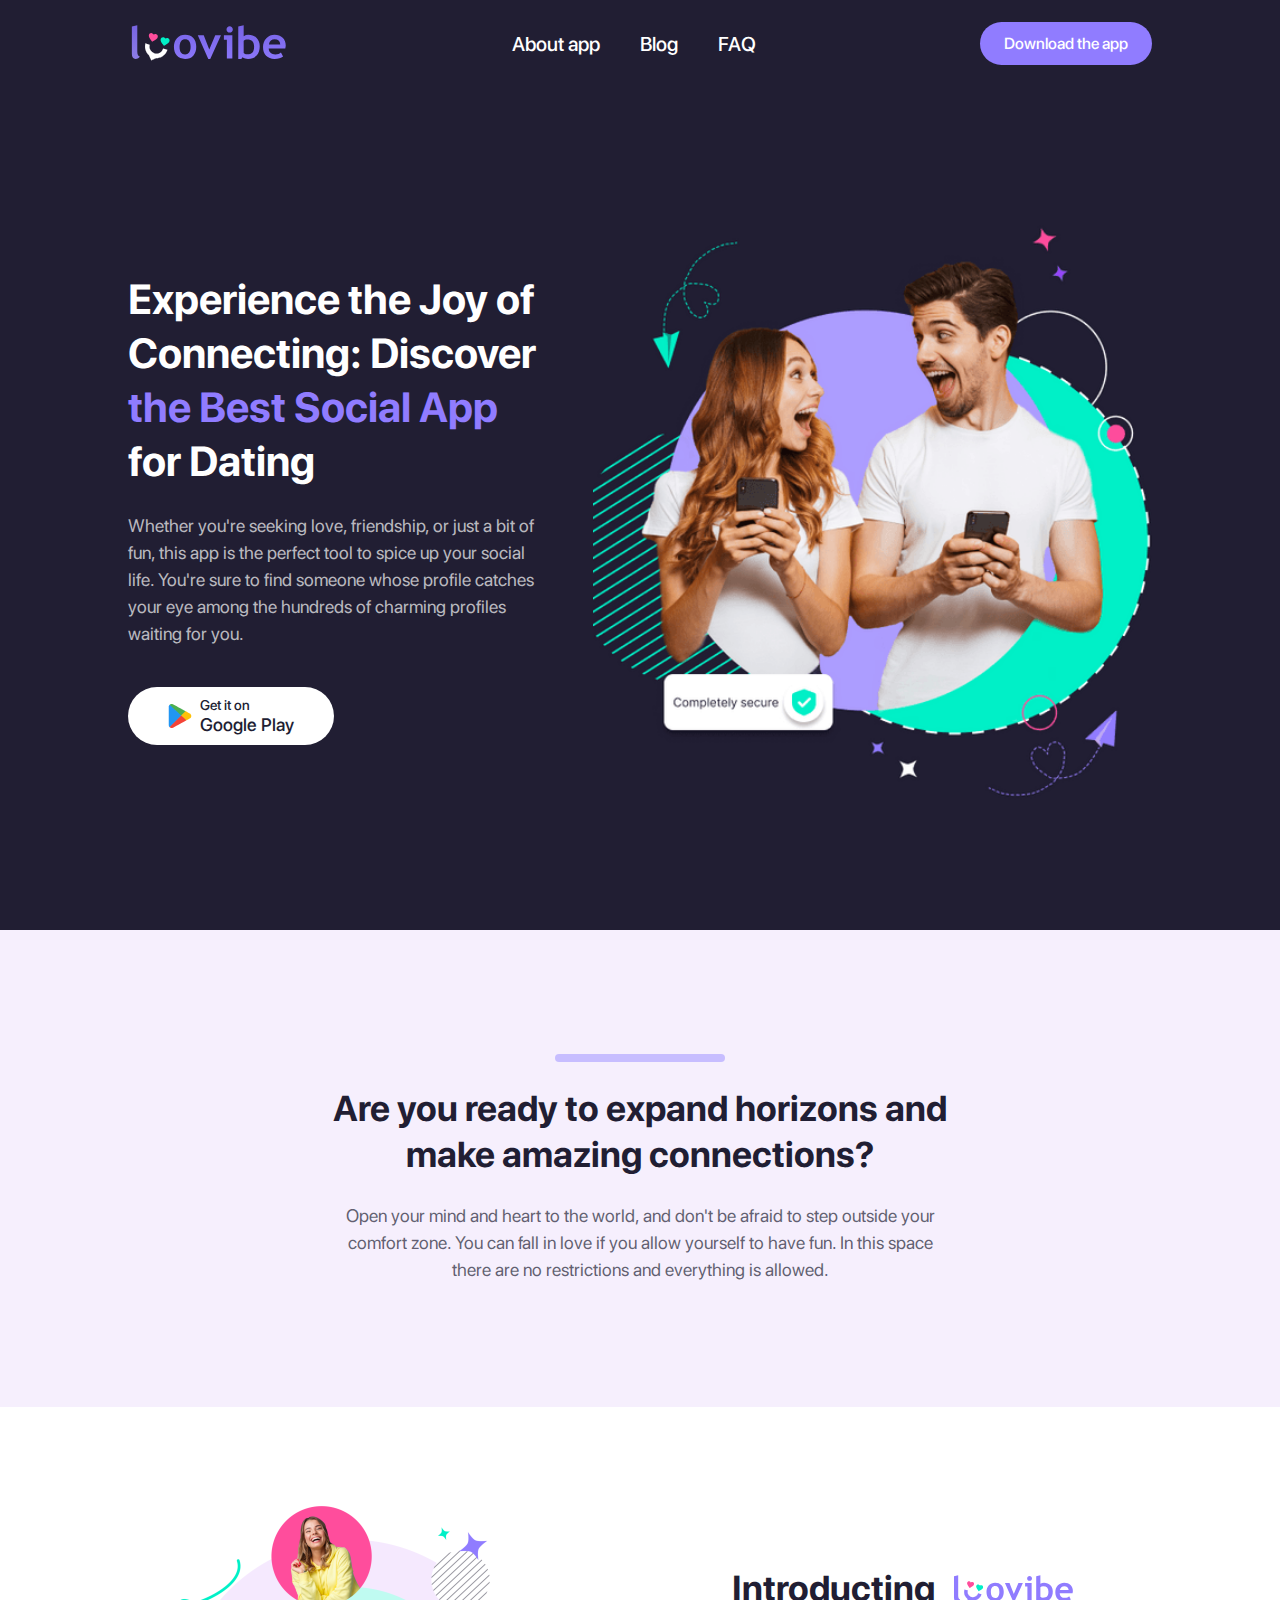
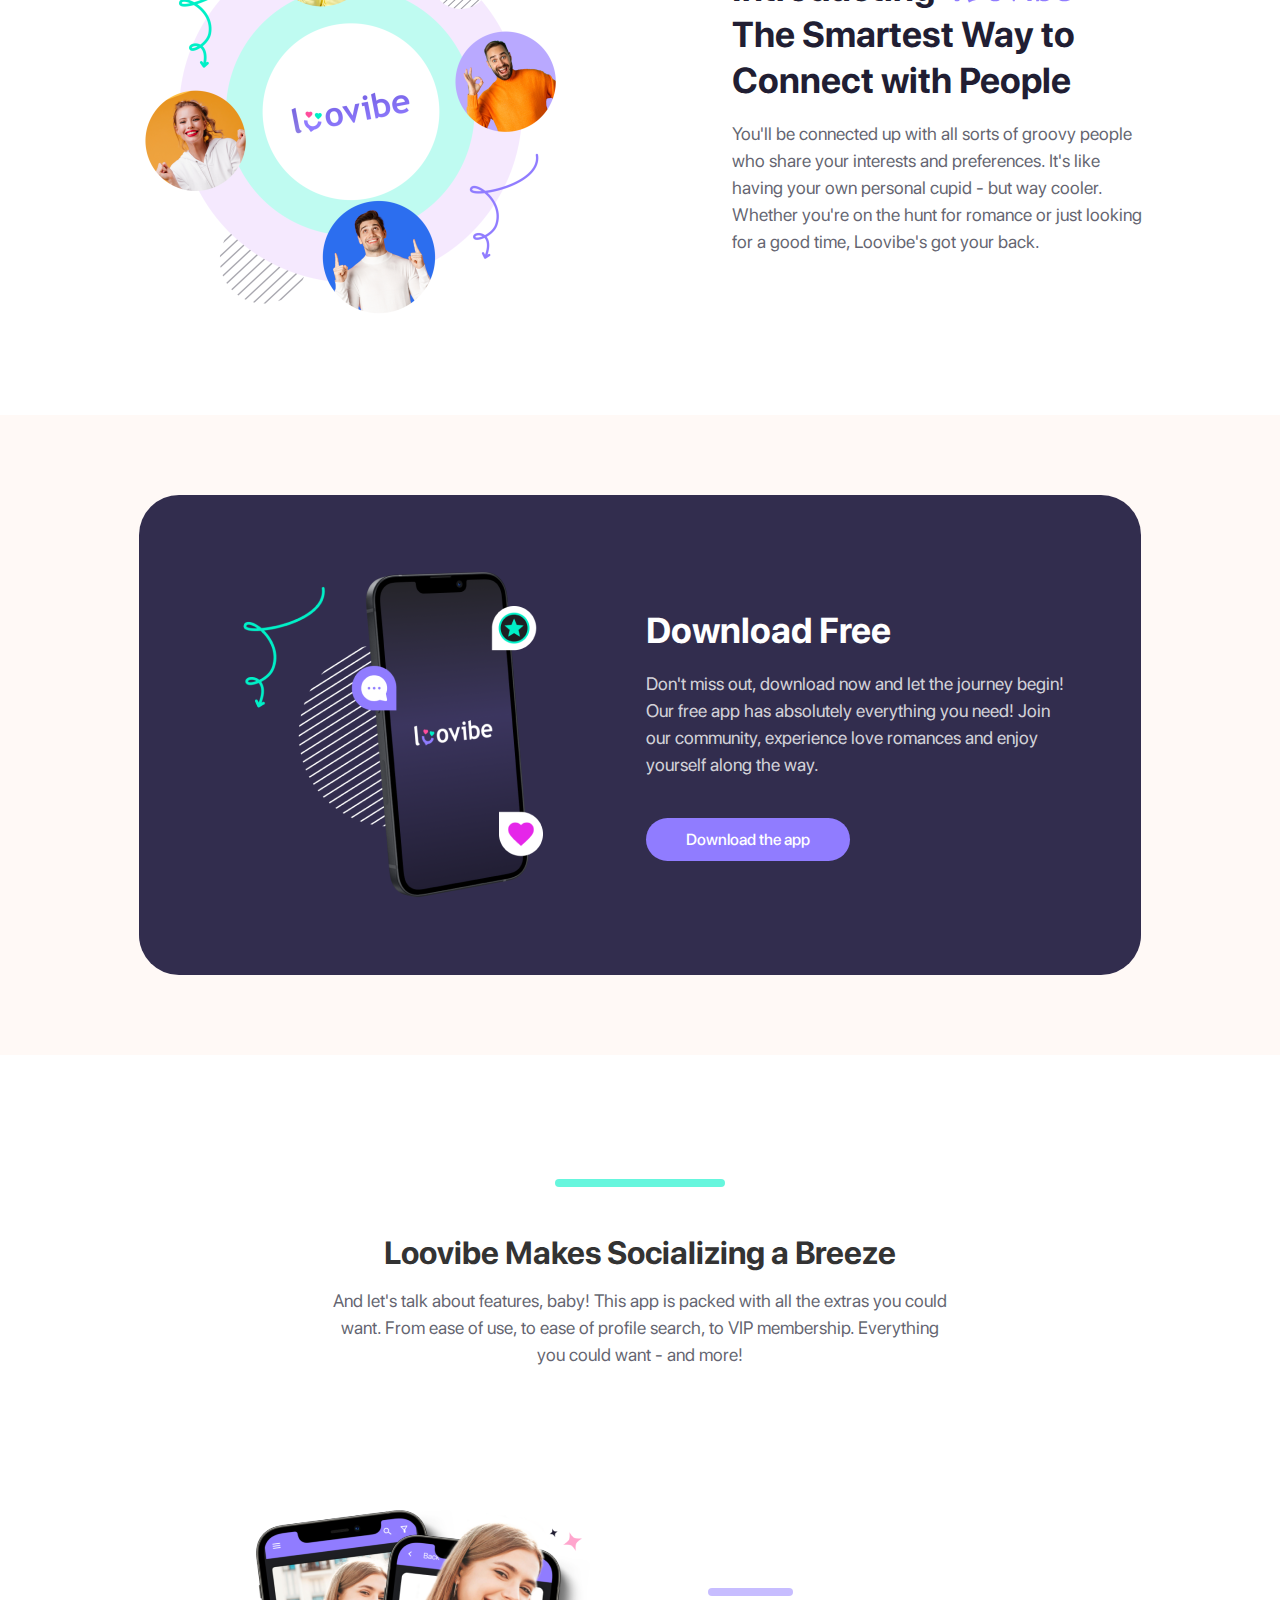
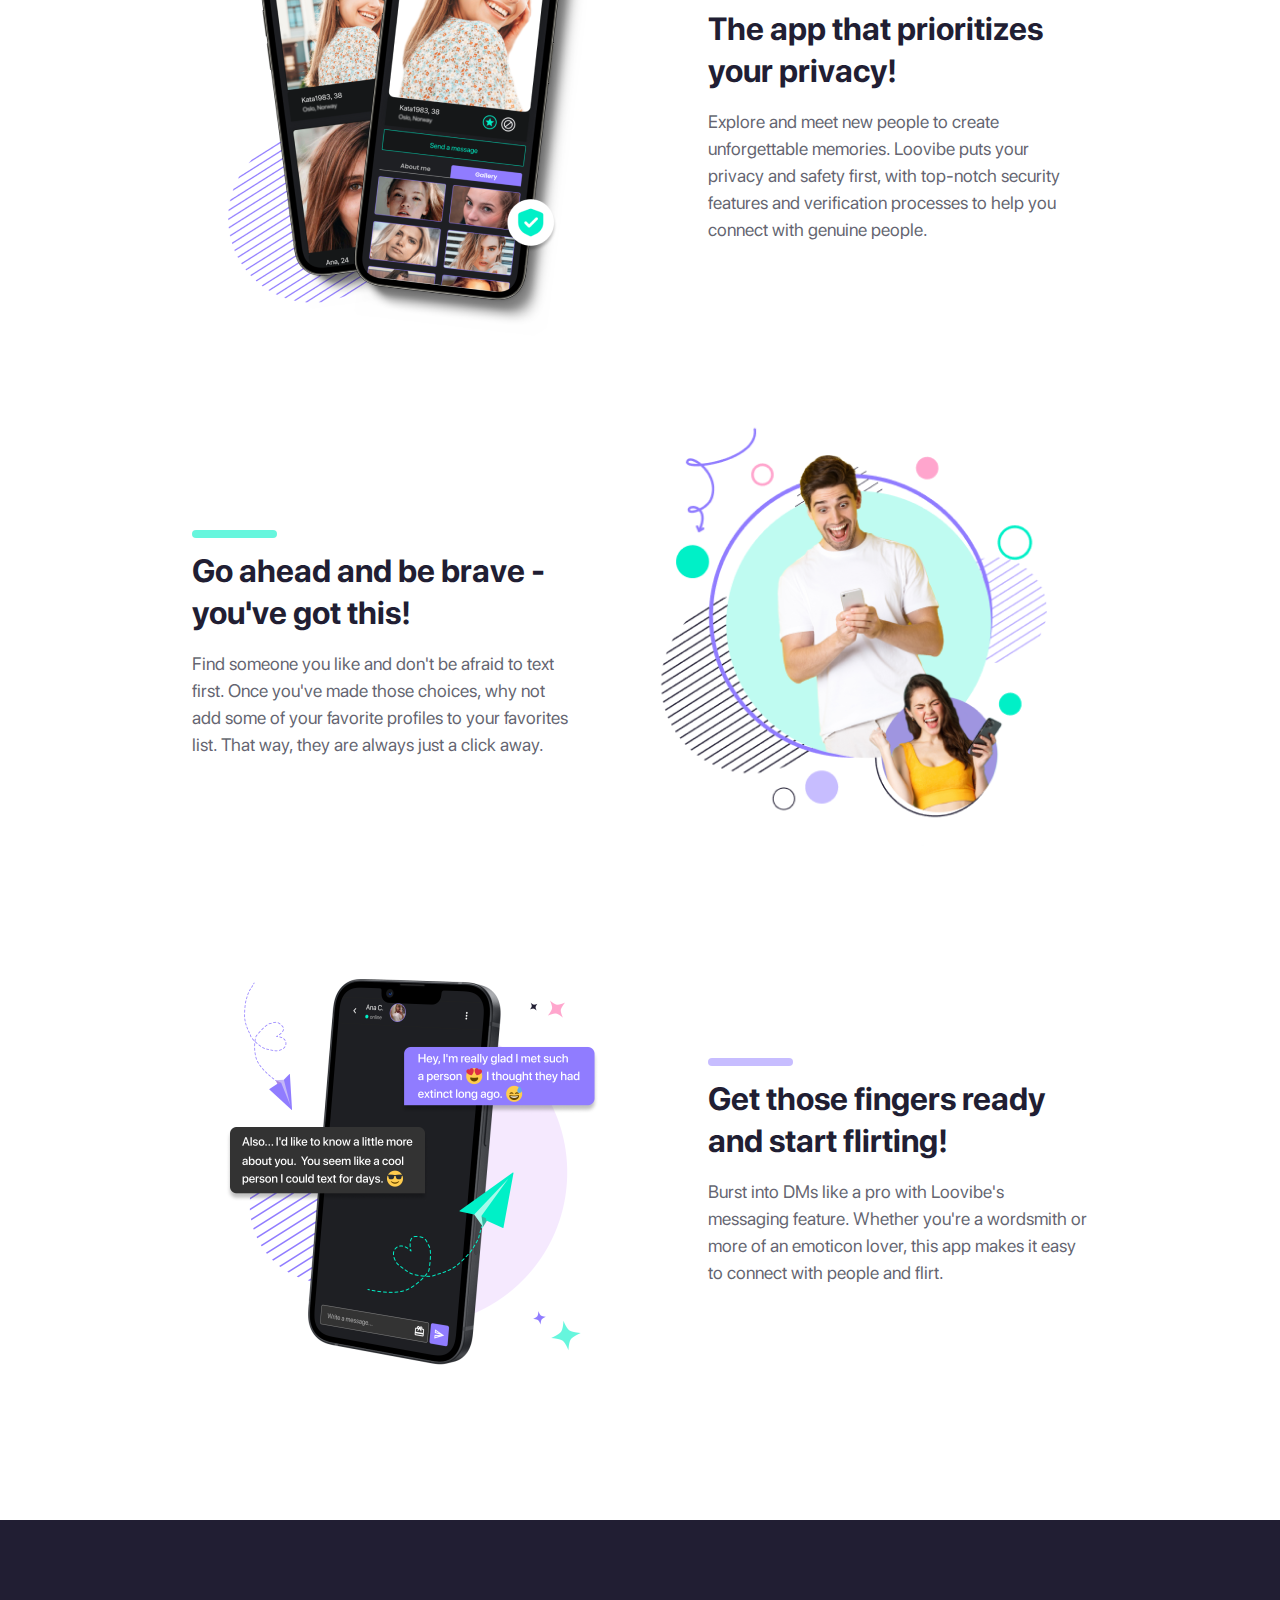
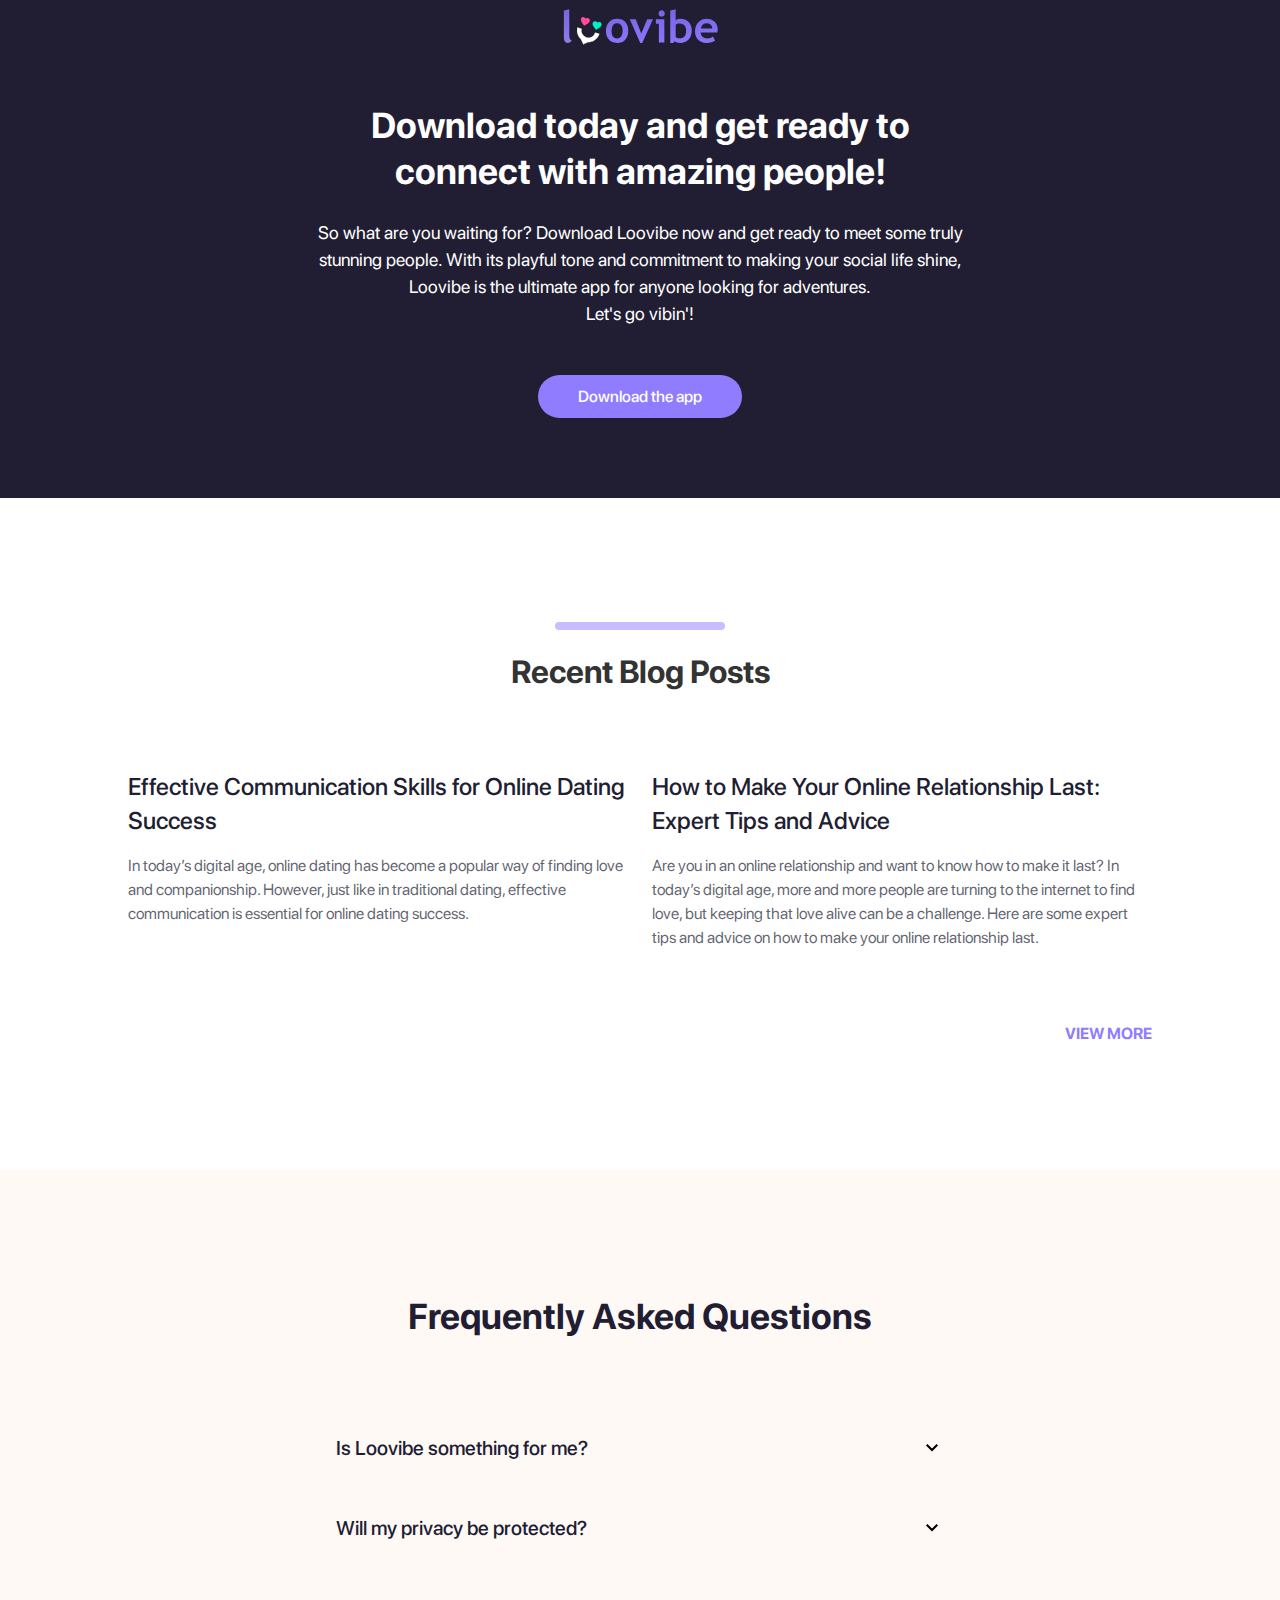
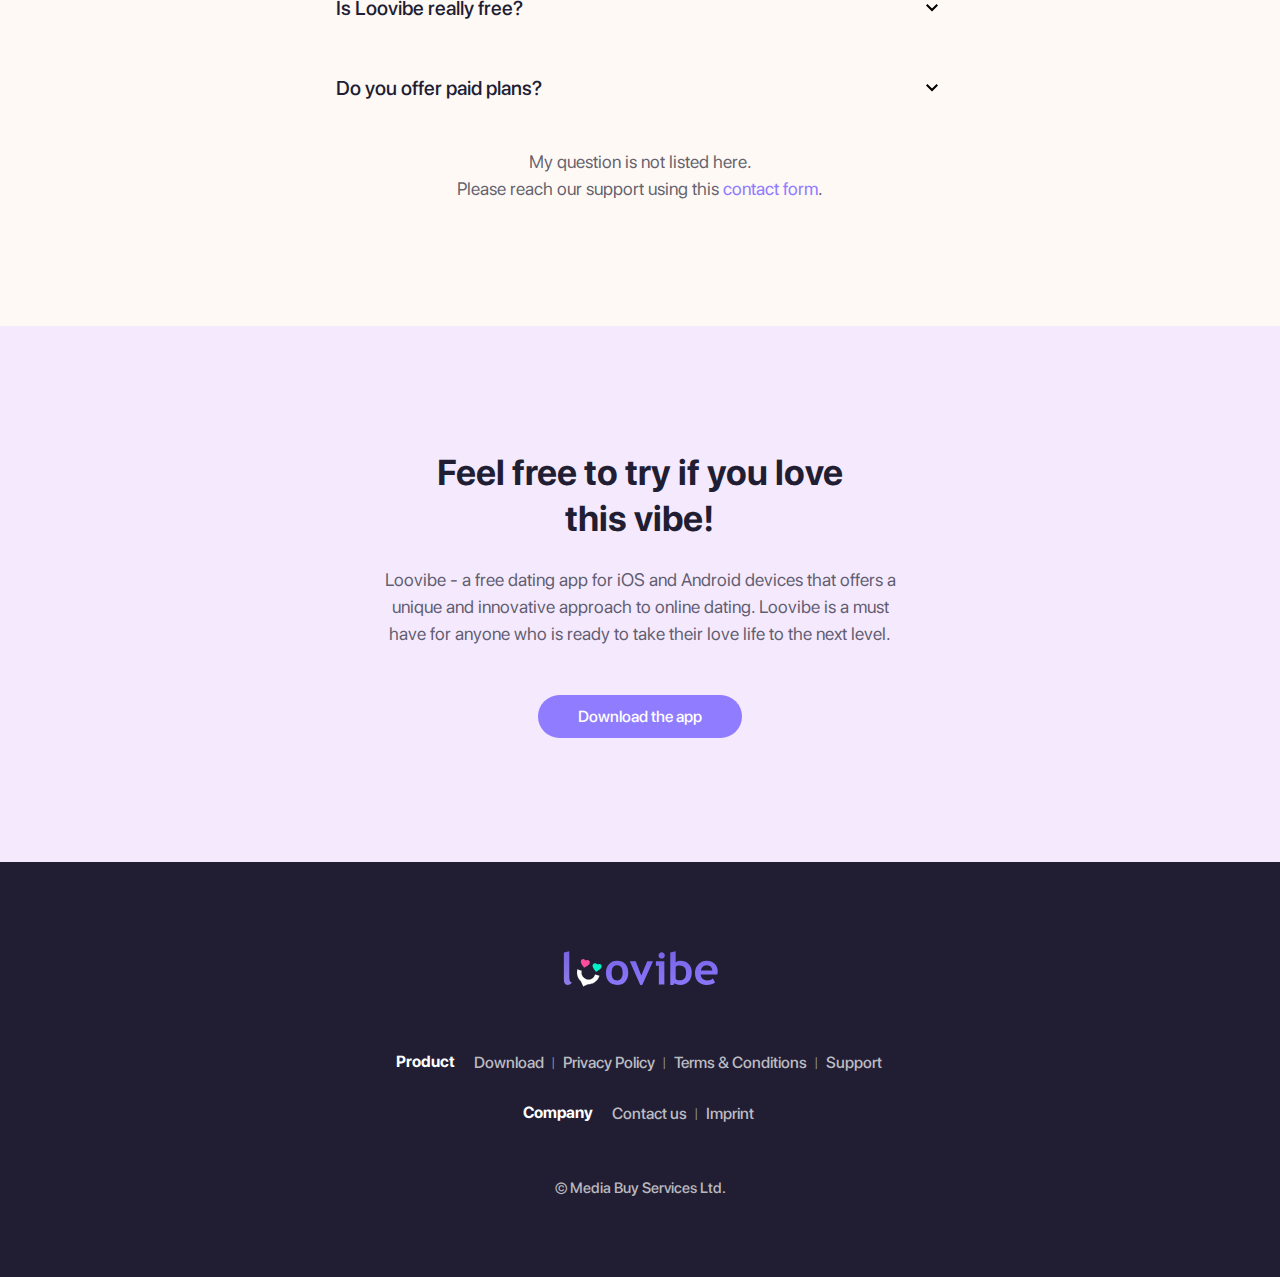
==== commit b5eb0ea8: "Update index.html" ====
--- a/index.html
+++ b/index.html
@@ -1,304 +1,559 @@
-<!DOCTYPE html><!--  This site was created in Webflow. https://www.webflow.com  -->
-<!--  Last Published: Wed Apr 12 2023 08:12:07 GMT+0000 (Coordinated Universal Time)  -->
+
+<!DOCTYPE html>
+
+
 <html data-wf-page="641c3a6ebd36a17bdd7d5344" data-wf-site="641c3a6ebd36a1222f7d5343">
 <head>
-  <meta charset="utf-8">
-  <title>loovibe</title>
-  <meta content="width=device-width, initial-scale=1" name="viewport">
-  <meta content="Webflow" name="generator">
-  <link href="css/normalize.css" rel="stylesheet" type="text/css">
-  <link href="css/webflow.css" rel="stylesheet" type="text/css">
-  <link href="css/loovibe.webflow.css" rel="stylesheet" type="text/css">
-  <!-- [if lt IE 9]><script src="https://cdnjs.cloudflare.com/ajax/libs/html5shiv/3.7.3/html5shiv.min.js" type="text/javascript"></script><![endif] -->
-  <script type="text/javascript">!function(o,c){var n=c.documentElement,t=" w-mod-";n.className+=t+"js",("ontouchstart"in o||o.DocumentTouch&&c instanceof DocumentTouch)&&(n.className+=t+"touch")}(window,document);</script>
-  <link href="images/favicon.ico" rel="shortcut icon" type="image/x-icon">
-  <link href="images/webclip.png" rel="apple-touch-icon">
+<meta charset="utf-8" />
+<title>loovibe</title>
+<meta content="width=device-width, initial-scale=1" name="viewport" />
+<meta content="Webflow" name="generator" />
+<link href="css/normalize.css" rel="stylesheet" type="text/css" />
+<link href="css/webflow.css" rel="stylesheet" type="text/css" />
+<link href="css/loovibe.webflow.css" rel="stylesheet" type="text/css" />
+<!-- [if lt IE 9]><script src="https://cdnjs.cloudflare.com/ajax/libs/html5shiv/3.7.3/html5shiv.min.js" type="text/javascript"></script><![endif] -->
+<script type="text/javascript">
+      !(function (o, c) {
+        var n = c.documentElement,
+          t = ' w-mod-';
+        (n.className += t + 'js'),
+          ('ontouchstart' in o ||
+            (o.DocumentTouch && c instanceof DocumentTouch)) &&
+            (n.className += t + 'touch');
+      })(window, document);
+    </script>
+<link href="images/favicon.ico" rel="shortcut icon" type="image/x-icon" />
+<link href="images/webclip.png" rel="apple-touch-icon" />
 </head>
 <body class="body">
-  <div data-animation="default" class="nav_section w-nav" data-easing2="ease-out-quad" data-easing="ease-in-quad" data-collapse="medium" role="banner" data-no-scroll="1" data-duration="300" id="nav" data-doc-height="1">
-    <div class="nav_container">
-      <a href="index.html" aria-current="page" class="nav_logo w-nav-brand w--current"><img src="images/loovibe-logo.svg" loading="lazy" width="160" alt="loovibe-logo" class="nav_logoimg"></a>
-      <nav role="navigation" class="nav_menu w-nav-menu">
-        <a href="#aboutapp" data-w-id="bc05e1d2-9b88-e75f-3259-f4c88f6879fb" class="nav_link w-nav-link">About app</a>
-        <a href="#blog" data-w-id="bc05e1d2-9b88-e75f-3259-f4c88f6879fd" class="nav_link w-nav-link">Blog</a>
-        <a href="#faq" data-w-id="bc05e1d2-9b88-e75f-3259-f4c88f6879ff" class="nav_link w-nav-link">FAQ</a>
-      </nav>
-      <a href="#" class="nav_cta w-button">Download the app</a>
-      <div data-w-id="bc05e1d2-9b88-e75f-3259-f4c88f687a01" class="nav_menubtn w-nav-button"><img src="images/menu-icon.svg" loading="lazy" alt="burger-menu-icon" class="nav_menuicon"><img src="images/close-icon.svg" loading="lazy" alt="close-icon" class="nav_menuclose"></div>
-    </div>
-  </div>
-  <section data-w-id="629a0a87-279d-8a51-fc5c-9bcc86206d7f" class="hero_section">
-    <div class="hero_container">
-      <div class="hero_col01">
-        <div class="hero_txtcont">
-          <h1 class="hero_h1">Experience the Joy of Connecting: Discover <span class="hero_h1_span">the Best Social App </span>for Dating</h1>
-          <div class="hero_txt">Whether you&#x27;re seeking love, friendship, or just a bit of fun, this app is the perfect tool to spice up your social life. You&#x27;re sure to find someone whose profile catches your eye among the hundreds of charming profiles waiting for you.</div>
-        </div>
-        <a href="#" class="hero_googlebtn w-inline-block">
-          <div class="hero_googlebtninner"><img src="images/google-play-icon.png" loading="lazy" alt="google-play-icon" class="hero_googlebtnicon">
-            <div class="hero_googlebtncont">
-              <div class="hero_googlebtntoptxt">Get it on</div>
-              <div class="hero_googlebtntxt">Google Play</div>
-            </div>
-          </div>
-        </a>
-      </div>
-      <div class="hero_col02"><img src="images/hero-image.png" loading="lazy" sizes="(max-width: 479px) 100vw, (max-width: 767px) 85vw, (max-width: 991px) 480px, 34vw" srcset="images/hero-image-p-500.png 500w, images/hero-image.png 559w" alt="hero-image" class="hero_image"></div>
-    </div>
-  </section>
-  <div class="intro_section">
-    <div class="intro_container">
-      <div class="separator"></div>
-      <h2 class="intro_h2">Are you ready to expand horizons and make amazing connections?</h2>
-      <div class="intro_text">Open your mind and heart to the world, and don&#x27;t be afraid to step outside your comfort zone. You can fall in love if you allow yourself to have fun. In this space there are no restrictions and everything is allowed.</div>
-    </div>
-  </div>
-  <section id="aboutapp" class="connect_section">
-    <div class="connect_container">
-      <div class="connect_col01"><img src="images/mockup01.png" loading="lazy" alt="mockup01" class="connect_image"></div>
-      <div class="connect_col02">
-        <div class="connect_txtcont">
-          <div class="connect_h2topblock">
-            <h2 class="connect_h2">Introducting</h2><img src="images/loovibe-logo02.svg" loading="lazy" alt="loovibe-logo" class="connect_logo">
-          </div>
-          <h2 class="connect_h2">The Smartest Way to Connect with People</h2>
-        </div>
-        <div class="connect_text">You&#x27;ll be connected up with all sorts of groovy people who share your interests and preferences. It&#x27;s like having your own personal cupid - but way cooler. Whether you&#x27;re on the hunt for romance or just looking for a good time, Loovibe&#x27;s got your back.</div>
-      </div>
-    </div>
-  </section>
-  <div class="download_section">
-    <div class="download_container">
-      <div class="download_col01"><img src="images/mockup02.png" loading="lazy" alt="mockup02" class="download_image"></div>
-      <div class="download_col02">
-        <div class="download_txtcont">
-          <h2 class="download_h2">Download Free</h2>
-          <div class="download_txt">Don&#x27;t miss out, download now and let the journey begin! Our free app has absolutely everything you need! Join our community, experience love romances and enjoy yourself along the way.</div>
-        </div>
-        <a href="#" class="download_cta w-button">Download the app</a>
-      </div>
-    </div>
-  </div>
-  <div class="features_section">
-    <div class="features_topcontainer">
-      <div class="separator cyan"></div>
-      <div class="features_txtcont">
-        <h2 class="features_h2">Loovibe Makes Socializing a Breeze</h2>
-        <div class="features_text">And let&#x27;s talk about features, baby! This app is packed with all the extras you could want. From ease of use, to ease of profile search, to VIP membership. Everything you could want - and more!</div>
-      </div>
-    </div>
-    <div class="features_container">
-      <div class="profile_section">
-        <div class="profile_col01"><img src="images/mockup03.png" loading="lazy" alt="mockup03" class="profile_image"></div>
-        <div class="profile_col02">
-          <div class="separator short"></div>
-          <div class="profile_textcont">
-            <h3 class="profile_h3">The app that prioritizes your privacy!</h3>
-            <div class="profile_text">Explore and meet new people to create unforgettable memories. Loovibe puts your privacy and safety first, with top-notch security features and verification processes to help you connect with genuine people.</div>
-          </div>
-        </div>
-      </div>
-      <div class="favourites_section">
-        <div class="favourites_col01">
-          <div class="separator short cyan"></div>
-          <div class="favourites_textcont">
-            <h3 class="favourites_h3">Go ahead and be brave -you&#x27;ve got this!</h3>
-            <div class="profile_text">Find someone you like and don&#x27;t be afraid to text first. Once you&#x27;ve made those choices, why not add some of your favorite profiles to your favorites list. That way, they are always just a click away.</div>
-          </div>
-        </div>
-        <div class="favourites_col02"><img src="images/mockup04.png" loading="lazy" alt="mockup04" class="favourites_image"></div>
-      </div>
-      <div class="chat_section">
-        <div class="chat_col01"><img src="images/mockup05.png" loading="lazy" alt="mockup05" class="chat_image"></div>
-        <div class="chat_col02">
-          <div class="separator short"></div>
-          <div class="chat_textcont">
-            <h3 class="chat_h3">Get those fingers ready and start flirting!</h3>
-            <div class="chat_text">Burst into DMs like a pro with Loovibe&#x27;s messaging feature. Whether you&#x27;re a wordsmith or more of an emoticon lover, this app makes it easy to connect with people and flirt.</div>
-          </div>
-        </div>
-      </div>
-    </div>
-  </div>
-  <div class="download02_section">
-    <div class="download02_container"><img src="images/loovibe-logo.svg" loading="lazy" width="160" alt="loovibe-logo" class="download02_logoimg">
-      <div class="download02_content">
-        <div class="download02_contentinner">
-          <h2 class="download02_h2">Download today and get ready to connect with amazing people!</h2>
-          <div class="download02_text">So what are you waiting for? Download Loovibe now and get ready to meet some truly stunning people. With its playful tone and commitment to making your social life shine, Loovibe is the ultimate app for anyone looking for adventures. <br>Let&#x27;s go vibin&#x27;!</div>
-        </div>
-        <a href="#" class="download_cta w-button">Download the app</a>
-      </div>
-    </div>
-  </div>
-  <section id="blog" class="blog_section">
-    <div class="blog_topcontainer">
-      <div class="separator"></div>
-      <h2 class="blog_h2">Recent Blog Posts</h2>
-    </div>
-    <div class="blog_container">
-      <div class="blog_recent">
-        <div class="blog_post">
-          <a href="#" class="blog_imgholder w-inline-block">
-            <div class="blog_category">
-              <div class="blog_categorytext">Love</div>
-            </div><img src="images/blog-recentimg.png" loading="lazy" sizes="(max-width: 479px) 100vw, (max-width: 558px) 91vw, (max-width: 767px) 508px, 39vw" srcset="images/blog-recentimg-p-500.png 500w, images/blog-recentimg.png 508w" alt="blog-image" class="blog_img">
-          </a>
-          <div class="blog_infoblock">
-            <div class="blog_postinfo">
-              <a href="#" class="blog_posttitle">The Importance Of Girlfriends In Your 30’S</a>
-              <div class="blog_postdescription">Amet minim mollit non deserunt ullamco est sit aliqua dolor do amet sint. Velit officia consequat duis enim velit mollit. Exercitation veniam consequat sunt nostrud amet.</div>
-            </div>
-            <div class="blog_writinginfo">
-              <div class="blog_postwritter">Theresa Webb</div>
-              <div class="blog_postdate">9/3/23</div>
-            </div>
-          </div>
-        </div>
-        <div class="blog_post">
-          <a href="#" class="blog_imgholder w-inline-block">
-            <div class="blog_category cat2">
-              <div class="blog_categorytext cat2">Friendship</div>
-            </div><img src="images/blog-recentimg-1.png" loading="lazy" sizes="(max-width: 479px) 100vw, (max-width: 558px) 91vw, (max-width: 767px) 508px, 39vw" srcset="images/blog-recentimg-1-p-500.png 500w, images/blog-recentimg-1.png 508w" alt="blog-image" class="blog_img">
-          </a>
-          <div class="blog_infoblock">
-            <div class="blog_postinfo">
-              <a href="#" class="blog_posttitle">The Only Social Bucket List You’ll Need In 2023</a>
-              <div class="blog_postdescription">Amet minim mollit non deserunt ullamco est sit aliqua dolor do amet sint. Velit officia consequat duis enim velit mollit. Exercitation veniam consequat sunt nostrud amet.</div>
-            </div>
-            <div class="blog_writinginfo">
-              <div class="blog_postwritter">Theresa Webb</div>
-              <div class="blog_postdate">15/3/23</div>
-            </div>
-          </div>
-        </div>
-      </div>
-      <div class="blog_bottomcontainer">
-        <a href="https://blog.loovibe.com/" class="blog_viewmore">View More</a>
-      </div>
-    </div>
-  </section>
-  <section id="faq" class="faq_section">
-    <div class="faq_container">
-      <h2 class="faq_h2">Frequently Asked Questions</h2>
-      <div class="faq_content">
-        <div class="faq_accordionitem">
-          <div data-w-id="cb8a6625-52f7-55cf-3844-a4502b5ee578" class="faq_accordionitemtrigger">
-            <div class="faq_accordiontitle">Is Loovibe something for me?</div><img src="images/more-icon.svg" loading="lazy" style="-webkit-transform:translate3d(0, 0, 0) scale3d(1, 1, 1) rotateX(0) rotateY(0) rotateZ(0deg) skew(0, 0);-moz-transform:translate3d(0, 0, 0) scale3d(1, 1, 1) rotateX(0) rotateY(0) rotateZ(0deg) skew(0, 0);-ms-transform:translate3d(0, 0, 0) scale3d(1, 1, 1) rotateX(0) rotateY(0) rotateZ(0deg) skew(0, 0);transform:translate3d(0, 0, 0) scale3d(1, 1, 1) rotateX(0) rotateY(0) rotateZ(0deg) skew(0, 0)" alt="more-less-icon" class="faq_accordionicon">
-          </div>
-          <div style="height:0px" class="faq_accordionitemcategory">
-            <div class="faq_accordionitemtext">Are you tired of your mundane social life and looking for some excitement? Look no further than Loovibe! With our app, you can expand your social circle and experience the thrill of flirtation without any obligations. Imagine meeting new people and deciding together what your next step will be. Worried about the cost? Registration is entirely free and gives you some free coins to try out the app. And if you decide not to go further, you can simply delete your profile - you have nothing to lose! Don&#x27;t miss out on the opportunity to meet new people and experience excitement. Register now and start exploring the possibilities!</div>
-          </div>
-        </div>
-        <div class="faq_accordionitem">
-          <div data-w-id="3a4e5a91-8314-db6e-c9ba-4a854ff11b45" class="faq_accordionitemtrigger">
-            <div class="faq_accordiontitle">Will my privacy be protected?</div><img src="images/more-icon.svg" loading="lazy" style="-webkit-transform:translate3d(0, 0, 0) scale3d(1, 1, 1) rotateX(0) rotateY(0) rotateZ(0deg) skew(0, 0);-moz-transform:translate3d(0, 0, 0) scale3d(1, 1, 1) rotateX(0) rotateY(0) rotateZ(0deg) skew(0, 0);-ms-transform:translate3d(0, 0, 0) scale3d(1, 1, 1) rotateX(0) rotateY(0) rotateZ(0deg) skew(0, 0);transform:translate3d(0, 0, 0) scale3d(1, 1, 1) rotateX(0) rotateY(0) rotateZ(0deg) skew(0, 0)" alt="more-less-icon" class="faq_accordionicon">
-          </div>
-          <div style="height:0px" class="faq_accordionitemcategory">
-            <div class="faq_accordionitemtext">At Loovibe, your privacy and security are our top priorities. Rest assured that all the information you provide to us is protected and cannot be misused by other parties. We will not use your data for commercial purposes or share it with third parties. Only Loovibe can access your data, and we do so solely for functional purposes related to the services of our site. Our strict privacy and secrecy policies ensure that your data is safe with us. So, you can enjoy the benefits of our app with complete peace of mind. Join now and connect with like-minded individuals without any privacy concerns!</div>
-          </div>
-        </div>
-        <div class="faq_accordionitem">
-          <div data-w-id="9646d0c1-8380-aa60-569c-55b79234f111" class="faq_accordionitemtrigger">
-            <div class="faq_accordiontitle">Is Loovibe really free?</div><img src="images/more-icon.svg" loading="lazy" style="-webkit-transform:translate3d(0, 0, 0) scale3d(1, 1, 1) rotateX(0) rotateY(0) rotateZ(0deg) skew(0, 0);-moz-transform:translate3d(0, 0, 0) scale3d(1, 1, 1) rotateX(0) rotateY(0) rotateZ(0deg) skew(0, 0);-ms-transform:translate3d(0, 0, 0) scale3d(1, 1, 1) rotateX(0) rotateY(0) rotateZ(0deg) skew(0, 0);transform:translate3d(0, 0, 0) scale3d(1, 1, 1) rotateX(0) rotateY(0) rotateZ(0deg) skew(0, 0)" alt="more-less-icon" class="faq_accordionicon">
-          </div>
-          <div style="height:0px" class="faq_accordionitemcategory">
-            <div class="faq_accordionitemtext">At Loovibe, we believe that meeting new people should be accessible to everyone. That&#x27;s why our app registration is entirely free and comes with some free coins to try out our app and send messages. While using our app is free, you may run out of coins and can&#x27;t send any more messages unless you top up more coins. The good news is that coins can be earned by logging in daily or can be bought directly on our app using Google Pay. We also offer a subscription plan that provides additional VIP features for those who want to enhance their experience. However, please know that you can keep using our app without paying a dime.</div>
-          </div>
-        </div>
-        <div class="faq_accordionitem">
-          <div data-w-id="e6ae7832-9a5f-fc91-de48-1d8c7c3df5b2" class="faq_accordionitemtrigger">
-            <div class="faq_accordiontitle">Do you offer paid plans?</div><img src="images/more-icon.svg" loading="lazy" style="-webkit-transform:translate3d(0, 0, 0) scale3d(1, 1, 1) rotateX(0) rotateY(0) rotateZ(0deg) skew(0, 0);-moz-transform:translate3d(0, 0, 0) scale3d(1, 1, 1) rotateX(0) rotateY(0) rotateZ(0deg) skew(0, 0);-ms-transform:translate3d(0, 0, 0) scale3d(1, 1, 1) rotateX(0) rotateY(0) rotateZ(0deg) skew(0, 0);transform:translate3d(0, 0, 0) scale3d(1, 1, 1) rotateX(0) rotateY(0) rotateZ(0deg) skew(0, 0)" alt="more-less-icon" class="faq_accordionicon">
-          </div>
-          <div style="height:0px" class="faq_accordionitemcategory">
-            <div class="faq_accordionitemtext">At Loovibe, we offer a free social chat app that lets you connect with people. However, for those who want to take their experience to the next level, we offer a premium membership (VIP) with various benefits. For more information on the exclusive perks of being a VIP member, please visit our premium membership page within our app. Join Loovibe today and start exploring the limitless possibilities!</div>
-          </div>
-        </div>
-        <div class="faq_underaccordion">My question is not listed here.<br>Please reach our support using this <a href="support.html" class="faq_link">contact form</a>.</div>
-      </div>
-    </div>
-  </section>
-  <div class="tryfree_section">
-    <div class="tryfree_container">
-      <div class="tryfree_content">
-        <h2 class="tryfree_h2">Feel free to try if you love this vibe!</h2>
-        <div class="tryfree_text">Loovibe - a free dating app for iOS and Android devices that offers a unique and innovative approach to online dating. Loovibe is a must have for anyone who is ready to take their love life to the next level.</div>
-      </div>
-      <a href="#" class="download_cta w-button">Download the app</a>
-    </div><img src="images/mockup06.png" loading="lazy" srcset="images/mockup06-p-500.png 500w, images/mockup06.png 638w" sizes="(max-width: 991px) 100vw, 460px" alt="mockup06" class="tryfree_image">
-  </div>
-  <div class="footer_section">
-    <div class="footer_container">
-      <a href="index.html" aria-current="page" class="download02_logoimg w-inline-block w--current"><img src="images/loovibe-logo.svg" loading="lazy" width="160" alt="loovibe-logo" class="download02_logoimg"></a>
-      <div class="footer_tos">
-        <div class="footer_productblock">
-          <div class="footer_tostext">Product</div>
-          <div class="footer_productinner">
-            <a href="#" class="footer_link">Download</a>
-            <div class="footer_linkseprator">|</div>
-            <a href="privacy.html" class="footer_link">Privacy Policy</a>
-            <div class="footer_linkseprator">|</div>
-            <a href="terms.html" class="footer_link">Terms &amp; Conditions</a>
-            <div class="footer_linkseprator">|</div>
-            <a href="support.html" class="footer_link">Support</a>
-          </div>
-        </div>
-        <div class="footer_productblock">
-          <div class="footer_tostext">Company</div>
-          <div class="footer_productinner">
-            <a href="contact.html" class="footer_link">Contact us</a>
-            <div class="footer_linkseprator">|</div>
-            <a href="imprint.html" class="footer_link">Imprint</a>
-          </div>
-        </div>
-      </div>
-      <div class="footer_copyright">© Media Buy Services Ltd.</div>
-    </div>
-  </div>
-  <a href="#nav" style="opacity:0;-webkit-transform:translate3d(0, 500px, 0) scale3d(1, 1, 1) rotateX(0) rotateY(0) rotateZ(0) skew(0, 0);-moz-transform:translate3d(0, 500px, 0) scale3d(1, 1, 1) rotateX(0) rotateY(0) rotateZ(0) skew(0, 0);-ms-transform:translate3d(0, 500px, 0) scale3d(1, 1, 1) rotateX(0) rotateY(0) rotateZ(0) skew(0, 0);transform:translate3d(0, 500px, 0) scale3d(1, 1, 1) rotateX(0) rotateY(0) rotateZ(0) skew(0, 0)" class="scrolltotop_block w-inline-block"><img src="images/more-icon.svg" loading="lazy" alt="more-less-icon" class="scrolltotop_icon"></a>
-  <div id="modal" style="-webkit-transform:translate3d(0, 500px, 0) scale3d(1, 1, 1) rotateX(0) rotateY(0) rotateZ(0) skew(0, 0);-moz-transform:translate3d(0, 500px, 0) scale3d(1, 1, 1) rotateX(0) rotateY(0) rotateZ(0) skew(0, 0);-ms-transform:translate3d(0, 500px, 0) scale3d(1, 1, 1) rotateX(0) rotateY(0) rotateZ(0) skew(0, 0);transform:translate3d(0, 500px, 0) scale3d(1, 1, 1) rotateX(0) rotateY(0) rotateZ(0) skew(0, 0);display:none" class="cookie_bar">
-    <div class="cookie_text">We use cookies to make our site work better. For more information, please check our <a href="#" data-w-id="9afa5213-35c0-133e-0913-5f9e02a175f1" class="cookie_link">Cookie Policy</a>
-    </div><img src="images/close-icon02.svg" loading="lazy" data-w-id="6d38db11-4a2e-62c0-aa4f-a21ce26b2fbb" id="close-modal" alt="close-icon" class="cookie_close">
-  </div>
-  <div style="display:none" class="cookie_overlay">
-    <div class="cookie_modal">
-      <div class="cookie_modaltop">
-        <div class="cookie_modaltitle">Use of Cookies and Comparable Technologies</div><img src="images/close-icon02.svg" loading="lazy" data-w-id="e570c8a0-57df-6626-ae8e-699d32980c93" alt="close-icon" class="cookie_closemodal">
-      </div>
-      <div class="cookie_modalbox">
-        <div class="cookie_modaltext">In order to provide you with a better service and user experience, most websites utilize cookies. Cookies are helpful techniques that collect and utilize information to optimize the user experience. They enable users to remain logged in on a website and ensure that preferences, such as language and location settings, are saved.<br><br>Furthermore, cookies ensure that your shopping basket remains updated during online shopping. They also allow website owners to track user activity and analyze which pages are being visited the most. While some cookies may track online behavior, this is typically necessary for advertisers to provide relevant ads and cover the costs of maintaining the website. Overall, cookies play a crucial role in enhancing the user experience of websites.<br><br>Please note that cookies are stored on your computer and can be removed whenever desired. This can be done through a few simple steps, which are outlined in the user manual of your browser (click on one of the links below to access the manual). It&#x27;s important to keep in mind that some websites may require you to reset your preferences or log in again after removing their cookies.</div>
-        <div class="cookie_modalbrowsers">
-          <a href="https://support.google.com/chrome/answer/95647" target="_blank" class="cookie_modallink w-inline-block"><img src="images/chrome-icon.svg" loading="lazy" alt="chrome-icon" class="cookie_modalbrowsericon"></a>
-          <a href="https://support.microsoft.com/en-us/microsoft-edge/delete-cookies-in-microsoft-edge-63947406-40ac-c3b8-57b9-2a946a29ae09" target="_blank" class="cookie_modallink w-inline-block"><img src="images/edge-icon.svg" loading="lazy" alt="edge-icon" class="cookie_modalbrowsericon"></a>
-          <a href="https://support.mozilla.org/en-US/kb/cookies-information-websites-store-on-your-computer" target="_blank" class="cookie_modallink w-inline-block"><img src="images/firefox-icon.svg" loading="lazy" alt="firefox-icon" class="cookie_modalbrowsericon"></a>
-          <a href="https://support.apple.com/sr-rs/guide/safari/sfri11471/mac" target="_blank" class="cookie_modallink w-inline-block"><img src="images/safari-icon.svg" loading="lazy" alt="safari-icon" class="cookie_modalbrowsericon"></a>
-        </div>
-        <div class="cookie_modaltext">It&#x27;s important to note that using cookies is a safe practice. Cookies do not result in email or telemarketing activities as they do not save your email address or phone number. Furthermore, advertisers are unable to construct a profile linked to a specific person through the use of cookies.</div>
-        <a data-w-id="e5646a4d-a806-4cb4-6197-50e795d4041e" href="#" class="modal_cta w-button">Close this window and don&#x27;t show me again.</a>
-      </div>
-    </div>
-  </div>
-  <script src="https://d3e54v103j8qbb.cloudfront.net/js/jquery-3.5.1.min.dc5e7f18c8.js?site=641c3a6ebd36a1222f7d5343" type="text/javascript" integrity="sha256-9/aliU8dGd2tb6OSsuzixeV4y/faTqgFtohetphbbj0=" crossorigin="anonymous"></script>
-  <script src="js/webflow.js" type="text/javascript"></script>
-  <!-- [if lte IE 9]><script src="https://cdnjs.cloudflare.com/ajax/libs/placeholders/3.0.2/placeholders.min.js"></script><![endif] -->
-  <script>
-$(document).ready(function() {
-  $('.nav_menubtn').click(function() {
-    $('body').toggleClass('overflow__hidden');
-  });
-  $('.cookie_link').click(function() {
-    $('body').toggleClass('overflow__hidden');
-  });
-  $(".nav_link").click(function() {
-    $('body').removeClass('overflow__hidden');
-  });
-  $(".cookie_closemodal").click(function() {
-    $('body').removeClass('overflow__hidden');
-  });
-  $(".modal_cta").click(function() {
-    $('body').removeClass('overflow__hidden');
-  });
-});
-</script>
+<div data-animation="default" class="nav_section w-nav" data-easing2="ease-out-quad" data-easing="ease-in-quad" data-collapse="medium" role="banner" data-no-scroll="1" data-duration="300" id="nav" data-doc-height="1">
+<div class="nav_container">
+<a href="index.html" aria-current="page" class="nav_logo w-nav-brand w--current"><img src="images/loovibe-logo.svg" loading="lazy" width="160" alt="loovibe-logo" class="nav_logoimg" /></a>
+<nav role="navigation" class="nav_menu w-nav-menu">
+<a href="#aboutapp" data-w-id="bc05e1d2-9b88-e75f-3259-f4c88f6879fb" class="nav_link w-nav-link">About app</a
+          >
+<a href="#blog" data-w-id="bc05e1d2-9b88-e75f-3259-f4c88f6879fd" class="nav_link w-nav-link">Blog</a
+          >
+<a href="#faq" data-w-id="bc05e1d2-9b88-e75f-3259-f4c88f6879ff" class="nav_link w-nav-link">FAQ</a
+          >
+</nav>
+<a href="#" class="nav_cta w-button">Download the app</a>
+<div data-w-id="bc05e1d2-9b88-e75f-3259-f4c88f687a01" class="nav_menubtn w-nav-button">
+<img src="images/menu-icon.svg" loading="lazy" alt="burger-menu-icon" class="nav_menuicon" /><img src="images/close-icon.svg" loading="lazy" alt="close-icon" class="nav_menuclose" />
+</div>
+</div>
+</div>
+<section data-w-id="629a0a87-279d-8a51-fc5c-9bcc86206d7f" class="hero_section">
+<div class="hero_container">
+<div class="hero_col01">
+<div class="hero_txtcont">
+<h1 class="hero_h1">
+Experience the Joy of Connecting: Discover
+<span class="hero_h1_span">the Best Social App </span>for Dating
+</h1>
+<div class="hero_txt">
+Whether you&#x27;re seeking love, friendship, or just a bit of
+fun, this app is the perfect tool to spice up your social life.
+You&#x27;re sure to find someone whose profile catches your eye
+among the hundreds of charming profiles waiting for you.
+</div>
+</div>
+<a href="#" class="hero_googlebtn w-inline-block">
+<div class="hero_googlebtninner">
+<img src="images/google-play-icon.png" loading="lazy" alt="google-play-icon" class="hero_googlebtnicon" />
+<div class="hero_googlebtncont">
+<div class="hero_googlebtntoptxt">Get it on</div>
+<div class="hero_googlebtntxt">Google Play</div>
+</div>
+</div>
+</a>
+</div>
+<div class="hero_col02">
+<img src="images/hero-image.png" loading="lazy" sizes="(max-width: 479px) 100vw, (max-width: 767px) 85vw, (max-width: 991px) 480px, 34vw" srcset="
+              images/hero-image-p-500.png 500w,
+              images/hero-image.png       559w
+            " alt="hero-image" class="hero_image" />
+</div>
+</div>
+</section>
+<div class="intro_section">
+<div class="intro_container">
+<div class="separator"></div>
+<h2 class="intro_h2">
+Are you ready to expand horizons and make amazing connections?
+</h2>
+<div class="intro_text">
+Open your mind and heart to the world, and don&#x27;t be afraid to
+step outside your comfort zone. You can fall in love if you allow
+yourself to have fun. In this space there are no restrictions and
+everything is allowed.
+</div>
+</div>
+</div>
+<section id="aboutapp" class="connect_section">
+<div class="connect_container">
+<div class="connect_col01">
+<img src="images/mockup01.png" loading="lazy" alt="mockup01" class="connect_image" />
+</div>
+<div class="connect_col02">
+<div class="connect_txtcont">
+<div class="connect_h2topblock">
+<h2 class="connect_h2">Introducting</h2>
+<img src="images/loovibe-logo02.svg" loading="lazy" alt="loovibe-logo" class="connect_logo" />
+</div>
+<h2 class="connect_h2">The Smartest Way to Connect with People</h2>
+</div>
+<div class="connect_text">
+You&#x27;ll be connected up with all sorts of groovy people who
+share your interests and preferences. It&#x27;s like having your own
+personal cupid - but way cooler. Whether you&#x27;re on the hunt for
+romance or just looking for a good time, Loovibe&#x27;s got your
+back.
+</div>
+</div>
+</div>
+</section>
+<div class="download_section">
+<div class="download_container">
+<div class="download_col01">
+<img src="images/mockup02.png" loading="lazy" alt="mockup02" class="download_image" />
+</div>
+<div class="download_col02">
+<div class="download_txtcont">
+<h2 class="download_h2">Download Free</h2>
+<div class="download_txt">
+Don&#x27;t miss out, download now and let the journey begin! Our
+free app has absolutely everything you need! Join our community,
+experience love romances and enjoy yourself along the way.
+</div>
+</div>
+<a href="#" class="download_cta w-button">Download the app</a>
+</div>
+</div>
+</div>
+<div class="features_section">
+<div class="features_topcontainer">
+<div class="separator cyan"></div>
+<div class="features_txtcont">
+<h2 class="features_h2">Loovibe Makes Socializing a Breeze</h2>
+<div class="features_text">
+And let&#x27;s talk about features, baby! This app is packed with
+all the extras you could want. From ease of use, to ease of profile
+search, to VIP membership. Everything you could want - and more!
+</div>
+</div>
+</div>
+<div class="features_container">
+<div class="profile_section">
+<div class="profile_col01">
+<img src="images/mockup03.png" loading="lazy" alt="mockup03" class="profile_image" />
+</div>
+<div class="profile_col02">
+<div class="separator short"></div>
+<div class="profile_textcont">
+<h3 class="profile_h3">The app that prioritizes your privacy!</h3>
+<div class="profile_text">
+Explore and meet new people to create unforgettable memories.
+Loovibe puts your privacy and safety first, with top-notch
+security features and verification processes to help you connect
+with genuine people.
+</div>
+</div>
+</div>
+</div>
+<div class="favourites_section">
+<div class="favourites_col01">
+<div class="separator short cyan"></div>
+<div class="favourites_textcont">
+<h3 class="favourites_h3">
+Go ahead and be brave -you&#x27;ve got this!
+</h3>
+<div class="profile_text">
+Find someone you like and don&#x27;t be afraid to text first.
+Once you&#x27;ve made those choices, why not add some of your
+favorite profiles to your favorites list. That way, they are
+always just a click away.
+</div>
+</div>
+</div>
+<div class="favourites_col02">
+<img src="images/mockup04.png" loading="lazy" alt="mockup04" class="favourites_image" />
+</div>
+</div>
+<div class="chat_section">
+<div class="chat_col01">
+<img src="images/mockup05.png" loading="lazy" alt="mockup05" class="chat_image" />
+</div>
+<div class="chat_col02">
+<div class="separator short"></div>
+<div class="chat_textcont">
+<h3 class="chat_h3">
+Get those fingers ready and start flirting!
+</h3>
+<div class="chat_text">
+Burst into DMs like a pro with Loovibe&#x27;s messaging feature.
+Whether you&#x27;re a wordsmith or more of an emoticon lover,
+this app makes it easy to connect with people and flirt.
+</div>
+</div>
+</div>
+</div>
+</div>
+</div>
+<div class="download02_section">
+<div class="download02_container">
+<img src="images/loovibe-logo.svg" loading="lazy" width="160" alt="loovibe-logo" class="download02_logoimg" />
+<div class="download02_content">
+<div class="download02_contentinner">
+<h2 class="download02_h2">
+Download today and get ready to connect with amazing people!
+</h2>
+<div class="download02_text">
+So what are you waiting for? Download Loovibe now and get ready to
+meet some truly stunning people. With its playful tone and
+commitment to making your social life shine, Loovibe is the
+ultimate app for anyone looking for adventures. <br/>Let&#x27;s
+go vibin&#x27;!
+</div>
+</div>
+<a href="#" class="download_cta w-button">Download the app</a>
+</div>
+</div>
+</div>
+<section id="blog" class="blog_section">
+<div class="blog_topcontainer">
+<div class="separator"></div>
+<h2 class="blog_h2">Recent Blog Posts</h2>
+</div>
+<div class="blog_container">
+<div class="blog_recent">
+<div class="blog_post">
+<a href="https://blog.loovibe.com/communication-skills-for-online-dating/?utm_source=https://loovibe.com" class="blog_imgholder w-inline-block">
+<div class="blog_category">
+<div class="blog_categorytext">Personal Growth</div>
+</div>
+<img src="https://blog.loovibe.com/wp-content/uploads/2023/04/1in4friends-texting-1-1-min_11zon.jpg" loading="lazy" sizes="(max-width: 479px) 100vw, (max-width: 558px) 91vw, (max-width: 767px) 508px, 39vw" class="blog_img" />
+
+</a>
+<div class="blog_infoblock">
+<div class="blog_postinfo">
+<a href="https://blog.loovibe.com/communication-skills-for-online-dating/?utm_source=https://loovibe.com" class="blog_posttitle">Effective Communication Skills for Online Dating Success ​</a
+                >
+<div class="blog_postdescription">
+In today’s digital age, online dating has become a popular way
+of finding love and companionship. However, just like in
+traditional dating, effective communication is essential for
+online dating success.
+</div>
+</div>
+<div class="blog_writinginfo">
+
+</div>
+</div>
+</div>
+<div class="blog_post">
+<a href="https://blog.loovibe.com/online-relationship-tips/?utm_source=https://loovibe.com" class="blog_imgholder w-inline-block">
+<div class="blog_category cat2">
+<div class="blog_categorytext cat2">Online Dating Advice</div>
+</div>
+<img src="https://blog.loovibe.com/wp-content/uploads/2023/04/2d812a19511cd31f91201c7281f9851c-1-min_11zon.jpg" loading="lazy" sizes="(max-width: 479px) 100vw, (max-width: 558px) 91vw, (max-width: 767px) 508px, 39vw" alt="blog-image" class="blog_img" />
+
+</a>
+<div class="blog_infoblock">
+<div class="blog_postinfo">
+<a href="https://blog.loovibe.com/online-relationship-tips/?utm_source=https://loovibe.com" class="blog_posttitle">How to Make Your Online Relationship Last: Expert Tips and
+Advice</a
+                >
+<div class="blog_postdescription">
+Are you in an online relationship and want to know how to make
+it last? In today’s digital age, more and more people are
+turning to the internet to find love, but keeping that love
+alive can be a challenge. Here are some expert tips and advice
+on how to make your online relationship last.
+</div>
+</div>
+<div class="blog_writinginfo">
+
+</div>
+</div>
+</div>
+</div>
+<div class="blog_bottomcontainer">
+<a href="https://blog.loovibe.com/" class="blog_viewmore">View More</a
+          >
+</div>
+</div>
+</section>
+<section id="faq" class="faq_section">
+<div class="faq_container">
+<h2 class="faq_h2">Frequently Asked Questions</h2>
+<div class="faq_content">
+<div class="faq_accordionitem">
+<div data-w-id="cb8a6625-52f7-55cf-3844-a4502b5ee578" class="faq_accordionitemtrigger">
+<div class="faq_accordiontitle">Is Loovibe something for me?</div>
+<img src="images/more-icon.svg" loading="lazy" style="
+                  -webkit-transform: translate3d(0, 0, 0) scale3d(1, 1, 1)
+                    rotateX(0) rotateY(0) rotateZ(0deg) skew(0, 0);
+                  -moz-transform: translate3d(0, 0, 0) scale3d(1, 1, 1)
+                    rotateX(0) rotateY(0) rotateZ(0deg) skew(0, 0);
+                  -ms-transform: translate3d(0, 0, 0) scale3d(1, 1, 1)
+                    rotateX(0) rotateY(0) rotateZ(0deg) skew(0, 0);
+                  transform: translate3d(0, 0, 0) scale3d(1, 1, 1) rotateX(0)
+                    rotateY(0) rotateZ(0deg) skew(0, 0);
+                " alt="more-less-icon" class="faq_accordionicon" />
+</div>
+<div style="height: 0px" class="faq_accordionitemcategory">
+<div class="faq_accordionitemtext">
+Are you tired of your mundane social life and looking for some
+excitement? Look no further than Loovibe! With our app, you can
+expand your social circle and experience the thrill of
+flirtation without any obligations. Imagine meeting new people
+and deciding together what your next step will be. Worried about
+the cost? Registration is entirely free and gives you some free
+coins to try out the app. And if you decide not to go further,
+you can simply delete your profile - you have nothing to lose!
+Don&#x27;t miss out on the opportunity to meet new people and
+experience excitement. Register now and start exploring the
+possibilities!
+</div>
+</div>
+</div>
+<div class="faq_accordionitem">
+<div data-w-id="3a4e5a91-8314-db6e-c9ba-4a854ff11b45" class="faq_accordionitemtrigger">
+<div class="faq_accordiontitle">
+Will my privacy be protected?
+</div>
+<img src="images/more-icon.svg" loading="lazy" style="
+                  -webkit-transform: translate3d(0, 0, 0) scale3d(1, 1, 1)
+                    rotateX(0) rotateY(0) rotateZ(0deg) skew(0, 0);
+                  -moz-transform: translate3d(0, 0, 0) scale3d(1, 1, 1)
+                    rotateX(0) rotateY(0) rotateZ(0deg) skew(0, 0);
+                  -ms-transform: translate3d(0, 0, 0) scale3d(1, 1, 1)
+                    rotateX(0) rotateY(0) rotateZ(0deg) skew(0, 0);
+                  transform: translate3d(0, 0, 0) scale3d(1, 1, 1) rotateX(0)
+                    rotateY(0) rotateZ(0deg) skew(0, 0);
+                " alt="more-less-icon" class="faq_accordionicon" />
+</div>
+<div style="height: 0px" class="faq_accordionitemcategory">
+<div class="faq_accordionitemtext">
+At Loovibe, your privacy and security are our top priorities.
+Rest assured that all the information you provide to us is
+protected and cannot be misused by other parties. We will not
+use your data for commercial purposes or share it with third
+parties. Only Loovibe can access your data, and we do so solely
+for functional purposes related to the services of our site. Our
+strict privacy and secrecy policies ensure that your data is
+safe with us. So, you can enjoy the benefits of our app with
+complete peace of mind. Join now and connect with like-minded
+individuals without any privacy concerns!
+</div>
+</div>
+</div>
+<div class="faq_accordionitem">
+<div data-w-id="9646d0c1-8380-aa60-569c-55b79234f111" class="faq_accordionitemtrigger">
+<div class="faq_accordiontitle">Is Loovibe really free?</div>
+<img src="images/more-icon.svg" loading="lazy" style="
+                  -webkit-transform: translate3d(0, 0, 0) scale3d(1, 1, 1)
+                    rotateX(0) rotateY(0) rotateZ(0deg) skew(0, 0);
+                  -moz-transform: translate3d(0, 0, 0) scale3d(1, 1, 1)
+                    rotateX(0) rotateY(0) rotateZ(0deg) skew(0, 0);
+                  -ms-transform: translate3d(0, 0, 0) scale3d(1, 1, 1)
+                    rotateX(0) rotateY(0) rotateZ(0deg) skew(0, 0);
+                  transform: translate3d(0, 0, 0) scale3d(1, 1, 1) rotateX(0)
+                    rotateY(0) rotateZ(0deg) skew(0, 0);
+                " alt="more-less-icon" class="faq_accordionicon" />
+</div>
+<div style="height: 0px" class="faq_accordionitemcategory">
+<div class="faq_accordionitemtext">
+At Loovibe, we believe that meeting new people should be
+accessible to everyone. That&#x27;s why our app registration is
+entirely free and comes with some free coins to try out our app
+and send messages. While using our app is free, you may run out
+of coins and can&#x27;t send any more messages unless you top up
+more coins. The good news is that coins can be earned by logging
+in daily or can be bought directly on our app using Google Pay.
+We also offer a subscription plan that provides additional VIP
+features for those who want to enhance their experience.
+However, please know that you can keep using our app without
+paying a dime.
+</div>
+</div>
+</div>
+<div class="faq_accordionitem">
+<div data-w-id="e6ae7832-9a5f-fc91-de48-1d8c7c3df5b2" class="faq_accordionitemtrigger">
+<div class="faq_accordiontitle">Do you offer paid plans?</div>
+<img src="images/more-icon.svg" loading="lazy" style="
+                  -webkit-transform: translate3d(0, 0, 0) scale3d(1, 1, 1)
+                    rotateX(0) rotateY(0) rotateZ(0deg) skew(0, 0);
+                  -moz-transform: translate3d(0, 0, 0) scale3d(1, 1, 1)
+                    rotateX(0) rotateY(0) rotateZ(0deg) skew(0, 0);
+                  -ms-transform: translate3d(0, 0, 0) scale3d(1, 1, 1)
+                    rotateX(0) rotateY(0) rotateZ(0deg) skew(0, 0);
+                  transform: translate3d(0, 0, 0) scale3d(1, 1, 1) rotateX(0)
+                    rotateY(0) rotateZ(0deg) skew(0, 0);
+                " alt="more-less-icon" class="faq_accordionicon" />
+</div>
+<div style="height: 0px" class="faq_accordionitemcategory">
+<div class="faq_accordionitemtext">
+At Loovibe, we offer a free social chat app that lets you
+connect with people. However, for those who want to take their
+experience to the next level, we offer a premium membership
+(VIP) with various benefits. For more information on the
+exclusive perks of being a VIP member, please visit our premium
+membership page within our app. Join Loovibe today and start
+exploring the limitless possibilities!
+</div>
+</div>
+</div>
+<div class="faq_underaccordion">
+My question is not listed here.<br/>Please reach our support using
+this <a href="support.html" class="faq_link">contact form</a>.
+</div>
+</div>
+</div>
+</section>
+<div class="tryfree_section">
+<div class="tryfree_container">
+<div class="tryfree_content">
+<h2 class="tryfree_h2">Feel free to try if you love this vibe!</h2>
+<div class="tryfree_text">
+Loovibe - a free dating app for iOS and Android devices that offers
+a unique and innovative approach to online dating. Loovibe is a must
+have for anyone who is ready to take their love life to the next
+level.
+</div>
+</div>
+<a href="#" class="download_cta w-button">Download the app</a>
+</div>
+<img src="images/mockup06.png" loading="lazy" srcset="images/mockup06-p-500.png 500w, images/mockup06.png 638w" sizes="(max-width: 991px) 100vw, 460px" alt="mockup06" class="tryfree_image" />
+</div>
+<div class="footer_section">
+<div class="footer_container">
+<a href="index.html" aria-current="page" class="download02_logoimg w-inline-block w--current"><img src="images/loovibe-logo.svg" loading="lazy" width="160" alt="loovibe-logo" class="download02_logoimg" /></a>
+<div class="footer_tos">
+<div class="footer_productblock">
+<div class="footer_tostext">Product</div>
+<div class="footer_productinner">
+<a href="#" class="footer_link">Download</a>
+<div class="footer_linkseprator">|</div>
+<a href="privacy.html" class="footer_link">Privacy Policy</a>
+<div class="footer_linkseprator">|</div>
+<a href="terms.html" class="footer_link">Terms &amp; Conditions</a
+              >
+<div class="footer_linkseprator">|</div>
+<a href="support.html" class="footer_link">Support</a>
+</div>
+</div>
+<div class="footer_productblock">
+<div class="footer_tostext">Company</div>
+<div class="footer_productinner">
+<a href="contact.html" class="footer_link">Contact us</a>
+<div class="footer_linkseprator">|</div>
+<a href="imprint.html" class="footer_link">Imprint</a>
+</div>
+</div>
+</div>
+<div class="footer_copyright">© Media Buy Services Ltd.</div>
+</div>
+</div>
+<a href="#nav" style="
+        opacity: 0;
+        -webkit-transform: translate3d(0, 500px, 0) scale3d(1, 1, 1) rotateX(0)
+          rotateY(0) rotateZ(0) skew(0, 0);
+        -moz-transform: translate3d(0, 500px, 0) scale3d(1, 1, 1) rotateX(0)
+          rotateY(0) rotateZ(0) skew(0, 0);
+        -ms-transform: translate3d(0, 500px, 0) scale3d(1, 1, 1) rotateX(0)
+          rotateY(0) rotateZ(0) skew(0, 0);
+        transform: translate3d(0, 500px, 0) scale3d(1, 1, 1) rotateX(0)
+          rotateY(0) rotateZ(0) skew(0, 0);
+      " class="scrolltotop_block w-inline-block"><img src="images/more-icon.svg" loading="lazy" alt="more-less-icon" class="scrolltotop_icon" /></a>
+<div id="modal" style="
+        -webkit-transform: translate3d(0, 500px, 0) scale3d(1, 1, 1) rotateX(0)
+          rotateY(0) rotateZ(0) skew(0, 0);
+        -moz-transform: translate3d(0, 500px, 0) scale3d(1, 1, 1) rotateX(0)
+          rotateY(0) rotateZ(0) skew(0, 0);
+        -ms-transform: translate3d(0, 500px, 0) scale3d(1, 1, 1) rotateX(0)
+          rotateY(0) rotateZ(0) skew(0, 0);
+        transform: translate3d(0, 500px, 0) scale3d(1, 1, 1) rotateX(0)
+          rotateY(0) rotateZ(0) skew(0, 0);
+        display: none;
+      " class="cookie_bar">
+<div class="cookie_text">
+We use cookies to make our site work better. For more information,
+please check our
+<a href="#" data-w-id="9afa5213-35c0-133e-0913-5f9e02a175f1" class="cookie_link">Cookie Policy</a
+        >
+</div>
+<img src="images/close-icon02.svg" loading="lazy" data-w-id="6d38db11-4a2e-62c0-aa4f-a21ce26b2fbb" id="close-modal" alt="close-icon" class="cookie_close" />
+</div>
+<div style="display: none" class="cookie_overlay">
+<div class="cookie_modal">
+<div class="cookie_modaltop">
+<div class="cookie_modaltitle">
+Use of Cookies and Comparable Technologies
+</div>
+<img src="images/close-icon02.svg" loading="lazy" data-w-id="e570c8a0-57df-6626-ae8e-699d32980c93" alt="close-icon" class="cookie_closemodal" />
+</div>
+<div class="cookie_modalbox">
+<div class="cookie_modaltext">
+In order to provide you with a better service and user experience,
+most websites utilize cookies. Cookies are helpful techniques that
+collect and utilize information to optimize the user experience.
+They enable users to remain logged in on a website and ensure that
+preferences, such as language and location settings, are saved.<br/><br/>Furthermore,
+cookies ensure that your shopping basket remains updated during
+online shopping. They also allow website owners to track user
+activity and analyze which pages are being visited the most. While
+some cookies may track online behavior, this is typically necessary
+for advertisers to provide relevant ads and cover the costs of
+maintaining the website. Overall, cookies play a crucial role in
+enhancing the user experience of websites.<br/><br/>Please note
+that cookies are stored on your computer and can be removed whenever
+desired. This can be done through a few simple steps, which are
+outlined in the user manual of your browser (click on one of the
+links below to access the manual). It&#x27;s important to keep in
+mind that some websites may require you to reset your preferences or
+log in again after removing their cookies.
+</div>
+<div class="cookie_modalbrowsers">
+<a href="https://support.google.com/chrome/answer/95647" target="_blank" class="cookie_modallink w-inline-block"><img src="images/chrome-icon.svg" loading="lazy" alt="chrome-icon" class="cookie_modalbrowsericon" /></a>
+<a href="https://support.microsoft.com/en-us/microsoft-edge/delete-cookies-in-microsoft-edge-63947406-40ac-c3b8-57b9-2a946a29ae09" target="_blank" class="cookie_modallink w-inline-block"><img src="images/edge-icon.svg" loading="lazy" alt="edge-icon" class="cookie_modalbrowsericon" /></a>
+<a href="https://support.mozilla.org/en-US/kb/cookies-information-websites-store-on-your-computer" target="_blank" class="cookie_modallink w-inline-block"><img src="images/firefox-icon.svg" loading="lazy" alt="firefox-icon" class="cookie_modalbrowsericon" /></a>
+<a href="https://support.apple.com/sr-rs/guide/safari/sfri11471/mac" target="_blank" class="cookie_modallink w-inline-block"><img src="images/safari-icon.svg" loading="lazy" alt="safari-icon" class="cookie_modalbrowsericon" /></a>
+</div>
+<div class="cookie_modaltext">
+It&#x27;s important to note that using cookies is a safe practice.
+Cookies do not result in email or telemarketing activities as they
+do not save your email address or phone number. Furthermore,
+advertisers are unable to construct a profile linked to a specific
+person through the use of cookies.
+</div>
+<a data-w-id="e5646a4d-a806-4cb4-6197-50e795d4041e" href="#" class="modal_cta w-button">Close this window and don&#x27;t show me again.</a
+          >
+</div>
+</div>
+</div>
+<script src="https://d3e54v103j8qbb.cloudfront.net/js/jquery-3.5.1.min.dc5e7f18c8.js?site=641c3a6ebd36a1222f7d5343" type="text/javascript" integrity="sha256-9/aliU8dGd2tb6OSsuzixeV4y/faTqgFtohetphbbj0=" crossorigin="anonymous"></script>
+<script src="js/webflow.js" type="text/javascript"></script>
+<!-- [if lte IE 9]><script src="https://cdnjs.cloudflare.com/ajax/libs/placeholders/3.0.2/placeholders.min.js"></script><![endif] -->
+<script>
+      $(document).ready(function () {
+        $('.nav_menubtn').click(function () {
+          $('body').toggleClass('overflow__hidden');
+        });
+        $('.cookie_link').click(function () {
+          $('body').toggleClass('overflow__hidden');
+        });
+        $('.nav_link').click(function () {
+          $('body').removeClass('overflow__hidden');
+        });
+        $('.cookie_closemodal').click(function () {
+          $('body').removeClass('overflow__hidden');
+        });
+        $('.modal_cta').click(function () {
+          $('body').removeClass('overflow__hidden');
+        });
+      });
+    </script>
 </body>
-</html>+</html>
